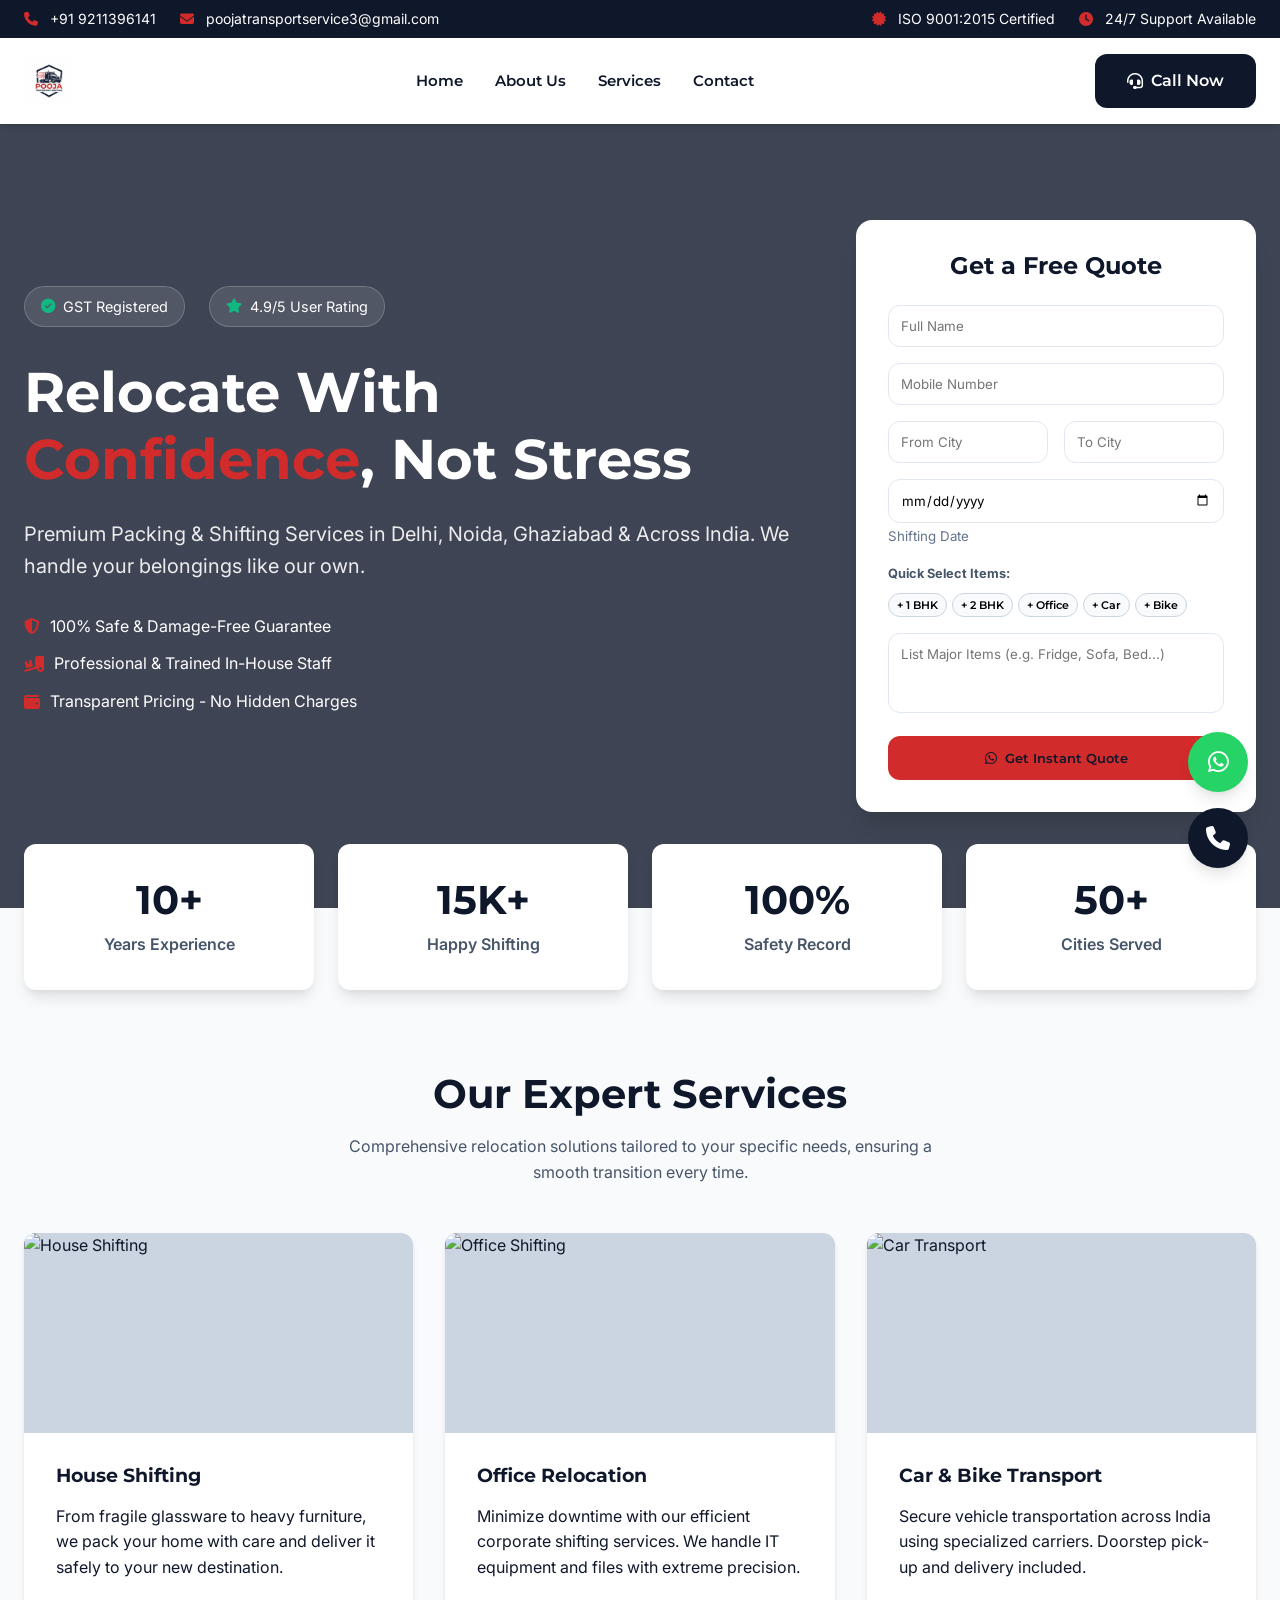
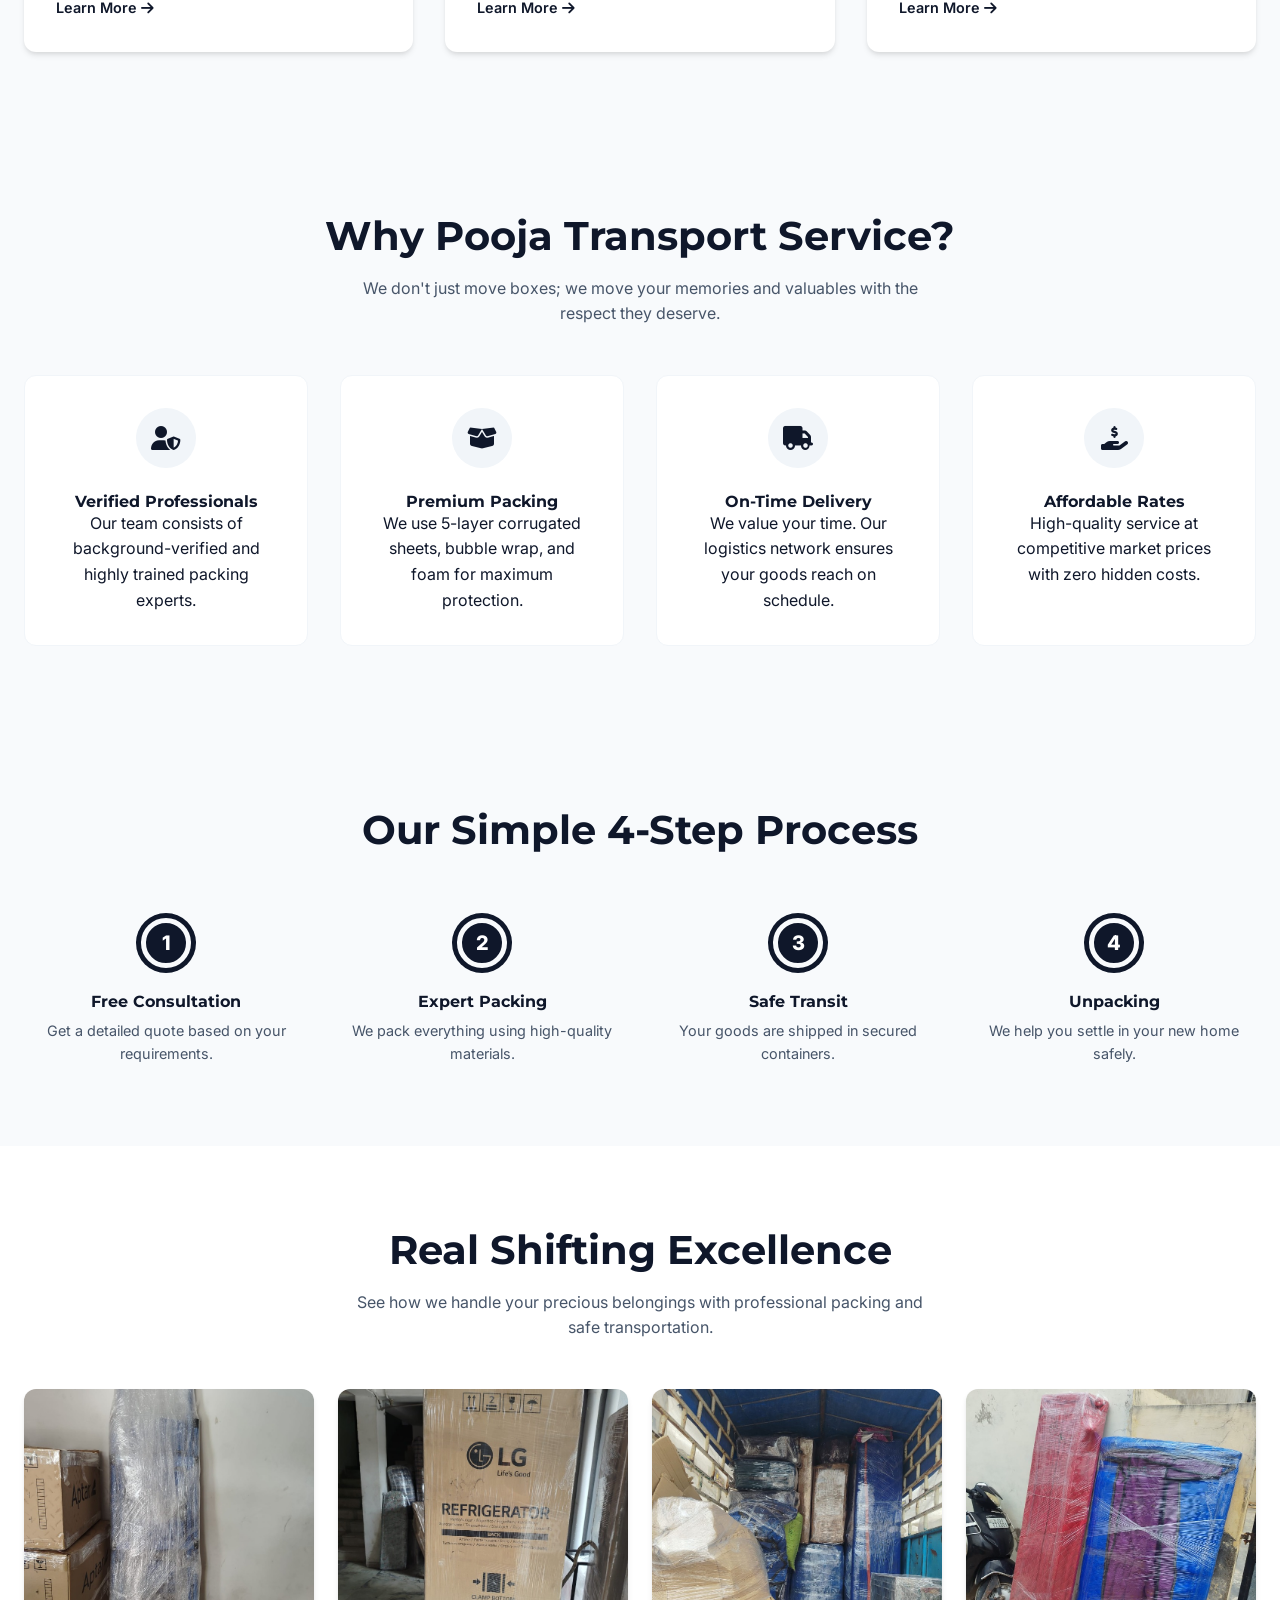
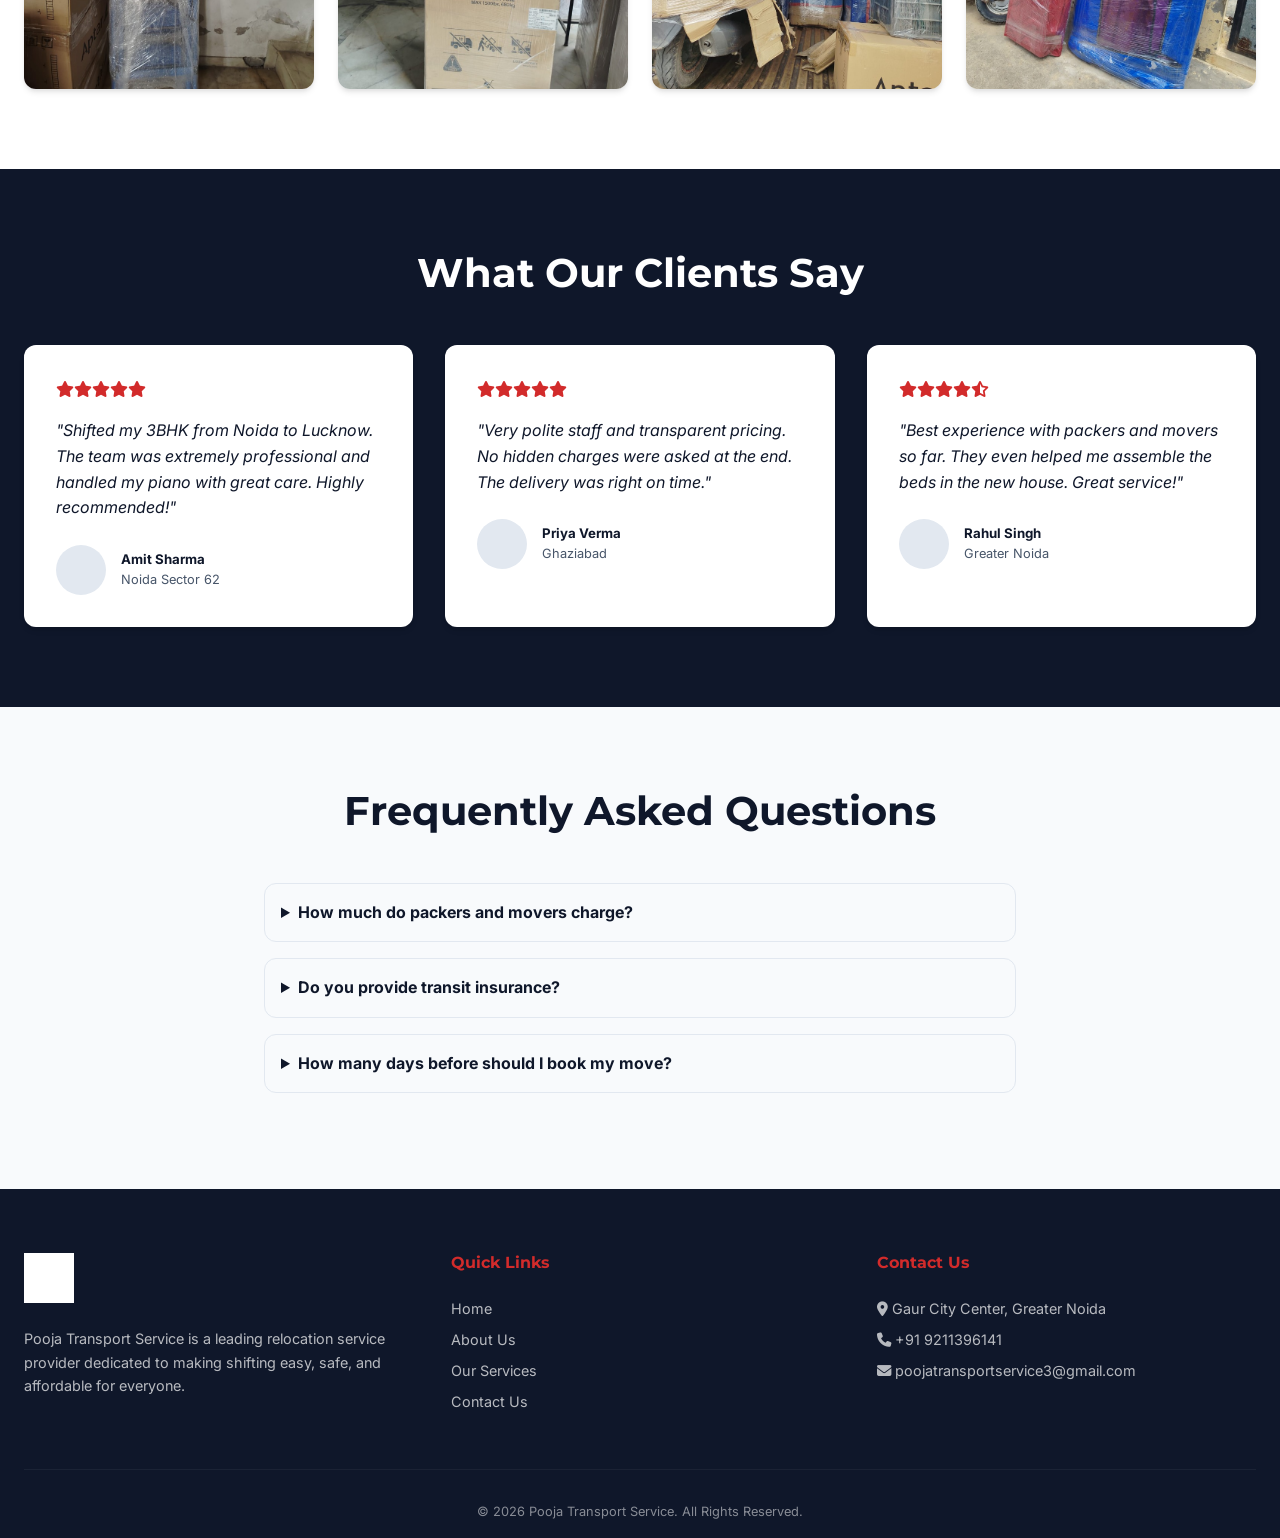
==== index.html @ e2c1e5df "Complete website redesign with Pooja Transport Service branding" ====
<!DOCTYPE html>
<html lang="en">

<head>
  <meta charset="UTF-8">
  <title>Pooja Transport Service | #1 Trusted Shifting & Relocation Services</title>
  <meta name="description"
    content="Pooja Transport Service offers premium house shifting, office relocation, and vehicle transport in Delhi, Noida, Ghaziabad, and beyond. GST registered with 10+ years of experience.">
  <meta name="viewport" content="width=device-width, initial-scale=1.0">

  <!-- Fonts & Icons -->
  <link rel="stylesheet" href="https://cdnjs.cloudflare.com/ajax/libs/font-awesome/6.4.0/css/all.min.css">
  <link rel="stylesheet" href="Css/redesign.css">
  <link rel="icon" type="image/png" href="favicon.ico.png">
</head>

<body>

  <!-- ================= TOPBAR ================= -->
  <div class="new-topbar">
    <div class="container">
      <div class="topbar-info">
        <span><i class="fas fa-phone"></i> +91 9211396141</span>
        <span class="hide-mobile"><i class="fas fa-envelope"></i> poojatransportservice3@gmail.com</span>
      </div>
      <div class="topbar-info hide-mobile">
        <span><i class="fas fa-certificate"></i> ISO 9001:2015 Certified</span>
        <span><i class="fas fa-clock"></i> 24/7 Support Available</span>
      </div>
    </div>
  </div>

  <!-- ================= HEADER ================= -->
  <header class="new-header">
    <div class="container">
      <div class="new-logo">
        <a href="index.html">
          <img src="image/logo.png" alt="Pooja Transport Service">
        </a>
      </div>
      <nav class="new-nav">
        <a href="index.html">Home</a>
        <a href="about.html">About Us</a>
        <a href="service.html">Services</a>
        <a href="contact.html">Contact</a>
      </nav>
      <a href="tel:+919211396141" class="btn btn-primary hide-mobile">
        <i class="fas fa-headset" style="margin-right: 8px;"></i> Call Now
      </a>
    </div>
  </header>

  <!-- ================= HERO ================= -->
  <section class="new-hero">
    <div class="container hero-content">
      <div class="hero-text">
        <div class="hero-badges">
          <div class="hero-badge"><i class="fas fa-check-circle"></i> GST Registered</div>
          <div class="hero-badge"><i class="fas fa-star"></i> 4.9/5 User Rating</div>
        </div>
        <h1>Relocate With <span>Confidence</span>, Not Stress</h1>
        <p>Premium Packing & Shifting Services in Delhi, Noida, Ghaziabad & Across India. We handle your belongings like our own.</p>
        
        <ul style="margin-bottom: 2rem;">
          <li style="margin-bottom: 0.75rem; display: flex; align-items: center; gap: 10px;">
            <i class="fas fa-shield-alt" style="color: var(--secondary);"></i> 100% Safe & Damage-Free Guarantee
          </li>
          <li style="margin-bottom: 0.75rem; display: flex; align-items: center; gap: 10px;">
            <i class="fas fa-truck-loading" style="color: var(--secondary);"></i> Professional & Trained In-House Staff
          </li>
          <li style="margin-bottom: 0.75rem; display: flex; align-items: center; gap: 10px;">
            <i class="fas fa-wallet" style="color: var(--secondary);"></i> Transparent Pricing - No Hidden Charges
          </li>
        </ul>
      </div>

      <div class="quote-form-card">
        <h3>Get a Free Quote</h3>
        <form id="heroContactForm">
          <div class="form-group">
            <input type="text" id="h-name" placeholder="Full Name" required>
          </div>
          <div class="form-group">
            <input type="tel" id="h-mobile" placeholder="Mobile Number" required>
          </div>
          <div class="form-row">
            <div class="form-group">
              <input type="text" id="h-from" placeholder="From City" required>
            </div>
            <div class="form-group">
              <input type="text" id="h-to" placeholder="To City" required>
            </div>
          </div>
          <div class="form-group">
            <input type="date" id="h-date" required>
            <small style="color: #64748b;">Shifting Date</small>
          </div>
          
          <div style="margin-bottom: 1rem;">
            <p style="font-size: 0.8rem; font-weight: 700; margin-bottom: 0.5rem; color: var(--text-muted);">Quick Select Items:</p>
            <div style="display: flex; gap: 5px; flex-wrap: wrap; margin-bottom: 1rem;">
              <button type="button" class="btn" style="padding: 4px 8px; font-size: 0.7rem; border: 1px solid #cbd5e1; background: #f8fafc;" onclick="addHomeQuickItem('1 BHK')">+ 1 BHK</button>
              <button type="button" class="btn" style="padding: 4px 8px; font-size: 0.7rem; border: 1px solid #cbd5e1; background: #f8fafc;" onclick="addHomeQuickItem('2 BHK')">+ 2 BHK</button>
              <button type="button" class="btn" style="padding: 4px 8px; font-size: 0.7rem; border: 1px solid #cbd5e1; background: #f8fafc;" onclick="addHomeQuickItem('Office')">+ Office</button>
              <button type="button" class="btn" style="padding: 4px 8px; font-size: 0.7rem; border: 1px solid #cbd5e1; background: #f8fafc;" onclick="addHomeQuickItem('Car')">+ Car</button>
              <button type="button" class="btn" style="padding: 4px 8px; font-size: 0.7rem; border: 1px solid #cbd5e1; background: #f8fafc;" onclick="addHomeQuickItem('Bike')">+ Bike</button>
            </div>
          </div>

          <div class="form-group">
            <textarea id="h-items" placeholder="List Major Items (e.g. Fridge, Sofa, Bed...)" style="height: 80px; resize: none;" required></textarea>
          </div>
          <button type="submit" class="btn btn-secondary" style="width: 100%;">
            <i class="fab fa-whatsapp" style="margin-right: 8px;"></i> Get Instant Quote
          </button>
        </form>
      </div>
    </div>
  </section>

  <!-- ================= STATS ================= -->
  <section class="stats-section">
    <div class="container">
      <div class="stats-grid">
        <div class="stat-card">
          <h4>10+</h4>
          <p>Years Experience</p>
        </div>
        <div class="stat-card">
          <h4>15K+</h4>
          <p>Happy Shifting</p>
        </div>
        <div class="stat-card">
          <h4>100%</h4>
          <p>Safety Record</p>
        </div>
        <div class="stat-card">
          <h4>50+</h4>
          <p>Cities Served</p>
        </div>
      </div>
    </div>
  </section>

  <!-- ================= SERVICES ================= -->
  <section class="section-padding" id="services">
    <div class="container">
      <div class="text-center" style="margin-bottom: 3rem;">
        <h2 style="font-size: 2.5rem; color: var(--primary);">Our Expert Services</h2>
        <p style="color: var(--text-muted); max-width: 600px; margin: 1rem auto 0;">Comprehensive relocation solutions tailored to your specific needs, ensuring a smooth transition every time.</p>
      </div>

      <div class="services-grid">
        <div class="service-card">
          <div class="service-img">
            <img src="https://images.unsplash.com/photo-1600585154340-be6161a56a0c?q=80&w=800&auto=format&fit=crop" alt="House Shifting">
          </div>
          <div class="service-content">
            <h3>House Shifting</h3>
            <p>From fragile glassware to heavy furniture, we pack your home with care and deliver it safely to your new destination.</p>
            <a href="service.html" class="text-primary" style="font-weight: 600; font-size: 0.9rem; display: block; margin-top: 1rem;">Learn More <i class="fas fa-arrow-right"></i></a>
          </div>
        </div>

        <div class="service-card">
          <div class="service-img">
            <img src="https://images.unsplash.com/photo-1497366216548-37526070297c?q=80&w=800&auto=format&fit=crop" alt="Office Shifting">
          </div>
          <div class="service-content">
            <h3>Office Relocation</h3>
            <p>Minimize downtime with our efficient corporate shifting services. We handle IT equipment and files with extreme precision.</p>
            <a href="service.html" class="text-primary" style="font-weight: 600; font-size: 0.9rem; display: block; margin-top: 1rem;">Learn More <i class="fas fa-arrow-right"></i></a>
          </div>
        </div>

        <div class="service-card">
          <div class="service-img">
            <img src="https://images.unsplash.com/photo-1533473359331-0135ef1b58bf?q=80&w=800&auto=format&fit=crop" alt="Car Transport">
          </div>
          <div class="service-content">
            <h3>Car & Bike Transport</h3>
            <p>Secure vehicle transportation across India using specialized carriers. Doorstep pick-up and delivery included.</p>
            <a href="service.html" class="text-primary" style="font-weight: 600; font-size: 0.9rem; display: block; margin-top: 1rem;">Learn More <i class="fas fa-arrow-right"></i></a>
          </div>
        </div>
      </div>
    </div>
  </section>

  <!-- ================= WHY CHOOSE US ================= -->
  <section class="section-padding bg-light">
    <div class="container">
      <div class="text-center" style="margin-bottom: 3rem;">
        <h2 style="font-size: 2.5rem; color: var(--primary);">Why Pooja Transport Service?</h2>
        <p style="color: var(--text-muted); max-width: 600px; margin: 1rem auto 0;">We don't just move boxes; we move your memories and valuables with the respect they deserve.</p>
      </div>

      <div class="features-grid">
        <div class="feature-card">
          <div class="feature-icon"><i class="fas fa-user-shield"></i></div>
          <h4>Verified Professionals</h4>
          <p>Our team consists of background-verified and highly trained packing experts.</p>
        </div>
        <div class="feature-card">
          <div class="feature-icon"><i class="fas fa-box-open"></i></div>
          <h4>Premium Packing</h4>
          <p>We use 5-layer corrugated sheets, bubble wrap, and foam for maximum protection.</p>
        </div>
        <div class="feature-card">
          <div class="feature-icon"><i class="fas fa-truck"></i></div>
          <h4>On-Time Delivery</h4>
          <p>We value your time. Our logistics network ensures your goods reach on schedule.</p>
        </div>
        <div class="feature-card">
          <div class="feature-icon"><i class="fas fa-hand-holding-usd"></i></div>
          <h4>Affordable Rates</h4>
          <p>High-quality service at competitive market prices with zero hidden costs.</p>
        </div>
      </div>
    </div>
  </section>

  <!-- ================= PROCESS ================= -->
  <section class="section-padding">
    <div class="container">
      <div class="text-center" style="margin-bottom: 4rem;">
        <h2 style="font-size: 2.5rem; color: var(--primary);">Our Simple 4-Step Process</h2>
      </div>

      <div class="process-grid">
        <div class="process-step">
          <div class="step-number">1</div>
          <h4 style="margin-bottom: 0.5rem;">Free Consultation</h4>
          <p style="font-size: 0.9rem; color: var(--text-muted);">Get a detailed quote based on your requirements.</p>
        </div>
        <div class="process-step">
          <div class="step-number">2</div>
          <h4 style="margin-bottom: 0.5rem;">Expert Packing</h4>
          <p style="font-size: 0.9rem; color: var(--text-muted);">We pack everything using high-quality materials.</p>
        </div>
        <div class="process-step">
          <div class="step-number">3</div>
          <h4 style="margin-bottom: 0.5rem;">Safe Transit</h4>
          <p style="font-size: 0.9rem; color: var(--text-muted);">Your goods are shipped in secured containers.</p>
        </div>
        <div class="process-step">
          <div class="step-number">4</div>
          <h4 style="margin-bottom: 0.5rem;">Unpacking</h4>
          <p style="font-size: 0.9rem; color: var(--text-muted);">We help you settle in your new home safely.</p>
        </div>
      </div>
    </div>
  </section>

  <!-- ================= REAL WORK GALLERY ================= -->
  <section class="section-padding bg-white">
    <div class="container">
      <div class="text-center" style="margin-bottom: 3rem;">
        <h2 style="font-size: 2.5rem; color: var(--primary);">Real Shifting Excellence</h2>
        <p style="color: var(--text-muted); max-width: 600px; margin: 1rem auto 0;">See how we handle your precious belongings with professional packing and safe transportation.</p>
      </div>
      
      <div class="gallery-grid">
        <div class="gallery-item">
          <img src="image/packing1.jpg" alt="Cleaning Packing">
          <div class="gallery-overlay">
            <h4>Scientific Packing</h4>
            <p>Multiple layers of protection for every item.</p>
          </div>
        </div>
        <div class="gallery-item">
          <img src="image/packing2.jpg" alt="Appliance Handling">
          <div class="gallery-overlay">
            <h4>Appliance Handling</h4>
            <p>Specialized packing for heavy electronics.</p>
          </div>
        </div>
        <div class="gallery-item">
          <img src="image/packing3.jpg" alt="Secure Loading">
          <div class="gallery-overlay">
            <h4>Secure Loading</h4>
            <p>Professional space management in transit.</p>
          </div>
        </div>
        <div class="gallery-item">
          <img src="image/packing4.jpg" alt="Furniture Protection">
          <div class="gallery-overlay">
            <h4>Damage-Free Delivery</h4>
            <p>Ensuring your furniture arrives scratch-free.</p>
          </div>
        </div>
      </div>
    </div>
  </section>

  <!-- ================= TESTIMONIALS ================= -->

  <section class="section-padding bg-primary" style="color: white; background-color: var(--primary);">
    <div class="container">
      <div class="text-center" style="margin-bottom: 3rem;">
        <h2 style="font-size: 2.5rem; color: white;">What Our Clients Say</h2>
      </div>

      <div class="testimonials-grid">
        <div class="testimonial-card">
          <div class="testimonial-rating">
            <i class="fas fa-star"></i><i class="fas fa-star"></i><i class="fas fa-star"></i><i class="fas fa-star"></i><i class="fas fa-star"></i>
          </div>
          <p style="color: var(--text-dark); margin-bottom: 1.5rem; font-style: italic;">"Shifted my 3BHK from Noida to Lucknow. The team was extremely professional and handled my piano with great care. Highly recommended!"</p>
          <div style="display: flex; align-items: center; gap: 15px;">
            <div style="width: 50px; height: 50px; background: #e2e8f0; border-radius: 50%;"></div>
            <div>
              <h5 style="color: var(--text-dark);">Amit Sharma</h5>
              <p style="font-size: 0.8rem; color: var(--text-muted);">Noida Sector 62</p>
            </div>
          </div>
        </div>

        <div class="testimonial-card">
          <div class="testimonial-rating">
            <i class="fas fa-star"></i><i class="fas fa-star"></i><i class="fas fa-star"></i><i class="fas fa-star"></i><i class="fas fa-star"></i>
          </div>
          <p style="color: var(--text-dark); margin-bottom: 1.5rem; font-style: italic;">"Very polite staff and transparent pricing. No hidden charges were asked at the end. The delivery was right on time."</p>
          <div style="display: flex; align-items: center; gap: 15px;">
            <div style="width: 50px; height: 50px; background: #e2e8f0; border-radius: 50%;"></div>
            <div>
              <h5 style="color: var(--text-dark);">Priya Verma</h5>
              <p style="font-size: 0.8rem; color: var(--text-muted);">Ghaziabad</p>
            </div>
          </div>
        </div>

        <div class="testimonial-card">
          <div class="testimonial-rating">
            <i class="fas fa-star"></i><i class="fas fa-star"></i><i class="fas fa-star"></i><i class="fas fa-star"></i><i class="fas fa-star-half-alt"></i>
          </div>
          <p style="color: var(--text-dark); margin-bottom: 1.5rem; font-style: italic;">"Best experience with packers and movers so far. They even helped me assemble the beds in the new house. Great service!"</p>
          <div style="display: flex; align-items: center; gap: 15px;">
            <div style="width: 50px; height: 50px; background: #e2e8f0; border-radius: 50%;"></div>
            <div>
              <h5 style="color: var(--text-dark);">Rahul Singh</h5>
              <p style="font-size: 0.8rem; color: var(--text-muted);">Greater Noida</p>
            </div>
          </div>
        </div>
      </div>
    </div>
  </section>

  <!-- ================= FAQ ================= -->
  <section class="section-padding">
    <div class="container" style="max-width: 800px;">
      <div class="text-center" style="margin-bottom: 3rem;">
        <h2 style="font-size: 2.5rem; color: var(--primary);">Frequently Asked Questions</h2>
      </div>

      <div class="faq-accordion">
        <details style="margin-bottom: 1rem; padding: 1rem; border: 1px solid #e2e8f0; border-radius: var(--radius);">
          <summary style="font-weight: 700; cursor: pointer; color: var(--primary);">How much do packers and movers charge?</summary>
          <p style="margin-top: 1rem; color: var(--text-muted);">Charges depend on the volume of goods, packing quality required, type of vehicle, and distance. We offer free on-site or virtual estimates to give you the most accurate price.</p>
        </details>
        <details style="margin-bottom: 1rem; padding: 1rem; border: 1px solid #e2e8f0; border-radius: var(--radius);">
          <summary style="font-weight: 700; cursor: pointer; color: var(--primary);">Do you provide transit insurance?</summary>
          <p style="margin-top: 1rem; color: var(--text-muted);">Yes, we strongly recommend and provide comprehensive transit insurance to protect your goods against any unforeseen circumstances during travel.</p>
        </details>
        <details style="margin-bottom: 1rem; padding: 1rem; border: 1px solid #e2e8f0; border-radius: var(--radius);">
          <summary style="font-weight: 700; cursor: pointer; color: var(--primary);">How many days before should I book my move?</summary>
          <p style="margin-top: 1rem; color: var(--text-muted);">We recommend booking at least 3-7 days in advance, especially for intercity moves or during peak season (month-ends and weekends).</p>
        </details>
      </div>
    </div>
  </section>

  <!-- ================= FOOTER ================= -->
  <footer style="background: #0f172a; color: white; padding: 4rem 0 1rem;">
    <div class="container">
      <div style="display: grid; grid-template-columns: repeat(auto-fit, minmax(250px, 1fr)); gap: 3rem; margin-bottom: 3rem;">
        <div>
          <img src="image/logo.png" alt="Pooja Transport Service" style="height: 50px; margin-bottom: 1.5rem; filter: brightness(0) invert(1);">
          <p style="opacity: 0.7; font-size: 0.9rem;">Pooja Transport Service is a leading relocation service provider dedicated to making shifting easy, safe, and affordable for everyone.</p>
        </div>
        <div>
          <h4 style="margin-bottom: 1.5rem; color: var(--secondary);">Quick Links</h4>
          <ul style="opacity: 0.7; font-size: 0.9rem;">
            <li><a href="index.html" style="color: white; display: block; margin-bottom: 0.5rem;">Home</a></li>
            <li><a href="about.html" style="color: white; display: block; margin-bottom: 0.5rem;">About Us</a></li>
            <li><a href="service.html" style="color: white; display: block; margin-bottom: 0.5rem;">Our Services</a></li>
            <li><a href="contact.html" style="color: white; display: block; margin-bottom: 0.5rem;">Contact Us</a></li>
          </ul>
        </div>
        <div>
          <h4 style="margin-bottom: 1.5rem; color: var(--secondary);">Contact Us</h4>
          <p style="opacity: 0.7; font-size: 0.9rem; margin-bottom: 0.5rem;"><i class="fas fa-map-marker-alt"></i> Gaur City Center, Greater Noida</p>
          <p style="opacity: 0.7; font-size: 0.9rem; margin-bottom: 0.5rem;"><i class="fas fa-phone"></i> +91 9211396141</p>
          <p style="opacity: 0.7; font-size: 0.9rem;"><i class="fas fa-envelope"></i> poojatransportservice3@gmail.com</p>
        </div>
      </div>
      <div style="border-top: 1px solid rgba(255,255,255,0.1); padding-top: 2rem; text-align: center; font-size: 0.8rem; opacity: 0.5;">
        <p>© 2026 Pooja Transport Service. All Rights Reserved.</p>
      </div>
    </div>
  </footer>

  <!-- ================= STICKY ACTIONS ================= -->
  <div class="sticky-actions hide-mobile">
    <a href="https://wa.me/919211396141" class="action-btn btn-whatsapp" target="_blank"><i class="fab fa-whatsapp"></i></a>
    <a href="tel:+919211396141" class="action-btn btn-call"><i class="fas fa-phone"></i></a>
  </div>

  <div class="mobile-only-bar">
    <a href="tel:+919211396141" class="btn btn-primary" style="background-color: var(--primary); color: white;"><i class="fas fa-phone"></i> Call Now</a>
    <a href="https://wa.me/919211396141" class="btn btn-secondary" style="background-color: var(--secondary); color: var(--text-dark);"><i class="fab fa-whatsapp"></i> WhatsApp</a>
  </div>

  <script>
    function addHomeQuickItem(itemName) {
      var textarea = document.getElementById('h-items');
      if (textarea.value) {
        textarea.value += ', ' + itemName;
      } else {
        textarea.value = itemName;
      }
    }

    document.getElementById('heroContactForm')?.addEventListener('submit', function (e) {
      e.preventDefault();

      var name = document.getElementById('h-name').value;
      var mobile = document.getElementById('h-mobile').value;
      var from = document.getElementById('h-from').value;
      var to = document.getElementById('h-to').value;
      var date = document.getElementById('h-date').value;
      var items = document.getElementById('h-items').value;

      var whatsappMessage = "Hello Pooja Transport Service, I want to request a Free Quote." +
        "%0a%0a*--- Move Details ---*" +
        "%0a*Name:* " + name +
        "%0a*Mobile:* " + mobile +
        "%0a*From:* " + from +
        "%0a*To:* " + to +
        "%0a*Date:* " + date +
        "%0a*Items:* " + items;

      var whatsappUrl = "https://wa.me/919211396141?text=" + whatsappMessage;
      window.open(whatsappUrl, '_blank');
    });
  </script>
</body>

</html>
---- Css/redesign.css ----
/* 
  Pooja Transport Service - Redesign CSS

  Focus: Trust, Professionalism, and High Conversion
*/

@import url('https://fonts.googleapis.com/css2?family=Inter:wght@400;500;600&family=Montserrat:wght@600;700;800&display=swap');

:root {
  /* Color Palette - Trust & Professionalism */
  --primary: #0f172a;       /* Deep Navy Blue from Logo */
  --primary-light: #1e293b;
  --secondary: #d22b2b;     /* Red from Logo */
  --secondary-hover: #b91c1c;
  --accent: #10b981;        /* Success Green for Trust */
  
  --bg-main: #f8fafc;       /* Slate 50 */
  --bg-card: #ffffff;
  --text-dark: #0f172a;     /* Slate 900 */
  --text-muted: #475569;    /* Slate 600 */
  --text-light: #f8fafc;
  
  --font-heading: 'Montserrat', sans-serif;
  --font-body: 'Inter', sans-serif;
  
  --shadow-sm: 0 1px 3px rgba(0,0,0,0.1);
  --shadow-md: 0 4px 6px -1px rgba(0,0,0,0.1), 0 2px 4px -1px rgba(0,0,0,0.06);
  --shadow-lg: 0 10px 15px -3px rgba(0,0,0,0.1), 0 4px 6px -2px rgba(0,0,0,0.05);
  --shadow-premium: 0 20px 25px -5px rgba(0,0,0,0.1), 0 10px 10px -5px rgba(0,0,0,0.04);
  
  --radius: 12px;
  --radius-lg: 16px;
  --transition: all 0.3s cubic-bezier(0.4, 0, 0.2, 1);
}

* {
  margin: 0;
  padding: 0;
  box-sizing: border-box;
}

body {
  font-family: var(--font-body);
  background-color: var(--bg-main);
  color: var(--text-dark);
  line-height: 1.6;
  overflow-x: hidden;
}

h1, h2, h3, h4 {
  font-family: var(--font-heading);
  font-weight: 700;
  line-height: 1.2;
}

a {
  text-decoration: none;
  transition: var(--transition);
}

ul {
  list-style: none;
}

img {
  max-width: 100%;
  height: auto;
  display: block;
}

/* --- Utilities --- */
.container {
  max-width: 1280px;
  margin: 0 auto;
  padding: 0 1.5rem;
}

.section-padding {
  padding: 5rem 0;
}

.text-center { text-align: center; }
.text-primary { color: var(--primary); }
.text-secondary { color: var(--secondary); }

.bg-white { background-color: #ffffff; }
.bg-light { background-color: var(--bg-main); }

.btn {
  display: inline-flex;
  align-items: center;
  justify-content: center;
  padding: 0.875rem 2rem;
  font-weight: 600;
  border-radius: var(--radius);
  cursor: pointer;
  transition: var(--transition);
  font-family: var(--font-heading);
  border: none;
}

.btn-primary {
  background-color: var(--primary);
  color: white;
}

.btn-primary:hover {
  background-color: #1e40af;
  transform: translateY(-2px);
  box-shadow: var(--shadow-lg);
}

.btn-secondary {
  background-color: var(--secondary);
  color: var(--text-dark);
}

.btn-secondary:hover {
  background-color: var(--secondary-hover);
  transform: translateY(-2px);
  box-shadow: var(--shadow-lg);
}

/* --- Top Bar --- */
.new-topbar {
  background: var(--primary);
  color: white;
  padding: 0.5rem 0;
  font-size: 0.875rem;
}

.new-topbar .container {
  display: flex;
  justify-content: space-between;
  align-items: center;
}

.topbar-info {
  display: flex;
  gap: 1.5rem;
}

.topbar-info span i {
  margin-right: 0.5rem;
  color: var(--secondary);
}

/* --- Header --- */
.new-header {
  background: white;
  box-shadow: var(--shadow-md);
  position: sticky;
  top: 0;
  z-index: 1000;
  padding: 1rem 0;
}

.new-header .container {
  display: flex;
  justify-content: space-between;
  align-items: center;
}

.new-logo img {
  height: 50px;
}

.new-nav {
  display: flex;
  gap: 2rem;
}

.new-nav a {
  color: var(--text-dark);
  font-weight: 600;
  font-family: var(--font-heading);
  font-size: 0.95rem;
}

.new-nav a:hover {
  color: var(--primary);
}

/* --- Hero Section --- */
.new-hero {
  background: linear-gradient(rgba(15, 23, 42, 0.8), rgba(15, 23, 42, 0.8)), url('https://images.unsplash.com/photo-1570126618953-d437176e8c79?q=80&w=2000&auto=format&fit=crop') center/cover;
  padding: 6rem 0;
  color: white;
}

.hero-content {
  display: grid;
  grid-template-columns: 1fr 400px;
  gap: 4rem;
  align-items: center;
}

.hero-text h1 {
  font-size: 3.5rem;
  margin-bottom: 1.5rem;
}

.hero-text h1 span {
  color: var(--secondary);
}

.hero-text p {
  font-size: 1.25rem;
  margin-bottom: 2rem;
  opacity: 0.9;
}

.hero-badges {
  display: flex;
  gap: 1.5rem;
  margin-bottom: 2rem;
}

.hero-badge {
  background: rgba(255, 255, 255, 0.1);
  padding: 0.5rem 1rem;
  border-radius: 50px;
  display: flex;
  align-items: center;
  gap: 0.5rem;
  font-size: 0.9rem;
  border: 1px solid rgba(255, 255, 255, 0.2);
}

.hero-badge i {
  color: var(--accent);
}

/* --- Floating Form --- */
.quote-form-card {
  background: white;
  padding: 2rem;
  border-radius: var(--radius-lg);
  box-shadow: var(--shadow-premium);
  color: var(--text-dark);
}

.quote-form-card h3 {
  margin-bottom: 1.5rem;
  font-size: 1.5rem;
  text-align: center;
  color: var(--primary);
}

.form-group {
  margin-bottom: 1rem;
}

.form-group label {
  display: block;
  margin-bottom: 0.5rem;
  font-weight: 600;
  font-size: 0.9rem;
}

.form-group input, .form-group select, .form-group textarea {
  width: 100%;
  padding: 0.75rem;
  border: 1px solid #e2e8f0;
  border-radius: var(--radius);
  font-family: var(--font-body);
}

.form-row {
  display: grid;
  grid-template-columns: 1fr 1fr;
  gap: 1rem;
}

/* --- Stats --- */
.stats-section {
  margin-top: -4rem;
  position: relative;
  z-index: 10;
}

.stats-grid {
  display: grid;
  grid-template-columns: repeat(4, 1fr);
  gap: 1.5rem;
}

.stat-card {
  background: white;
  padding: 2rem;
  text-align: center;
  border-radius: var(--radius);
  box-shadow: var(--shadow-lg);
}

.stat-card h4 {
  font-size: 2.5rem;
  color: var(--primary);
  margin-bottom: 0.5rem;
}

.stat-card p {
  color: var(--text-muted);
  font-weight: 600;
}

/* --- Services --- */
.services-grid {
  display: grid;
  grid-template-columns: repeat(auto-fit, minmax(350px, 1fr));
  gap: 2rem;
  margin-top: 3rem;
}

.service-card {
  background: white;
  border-radius: var(--radius);
  overflow: hidden;
  box-shadow: var(--shadow-md);
  transition: var(--transition);
}

.service-card:hover {
  transform: translateY(-10px);
  box-shadow: var(--shadow-premium);
}

.service-img {
  height: 200px;
  background: #cbd5e1;
  overflow: hidden;
}

.service-img img {
  width: 100%;
  height: 100%;
  object-fit: cover;
  transition: var(--transition);
}

.service-card:hover .service-img img {
  transform: scale(1.1);
}

.service-content {
  padding: 2rem;
}

.service-content h3 {
  margin-bottom: 1rem;
  color: var(--primary);
}

/* --- Features / Why Choose Us --- */
.features-grid {
  display: grid;
  grid-template-columns: repeat(auto-fit, minmax(280px, 1fr));
  gap: 2rem;
  margin-top: 3rem;
}

.feature-card {
  padding: 2rem;
  background: white;
  border-radius: var(--radius);
  text-align: center;
  border: 1px solid #f1f5f9;
  transition: var(--transition);
}

.feature-card:hover {
  border-color: var(--secondary);
  background: #fffcf0;
}

.feature-icon {
  width: 60px;
  height: 60px;
  background: #f1f5f9;
  border-radius: 50%;
  display: flex;
  align-items: center;
  justify-content: center;
  margin: 0 auto 1.5rem;
  font-size: 1.5rem;
  color: var(--primary);
  transition: var(--transition);
}

.feature-card:hover .feature-icon {
  background: var(--secondary);
  color: white;
}

/* --- Process --- */
.process-grid {
  display: grid;
  grid-template-columns: repeat(4, 1fr);
  gap: 2rem;
  margin-top: 3rem;
  position: relative;
}

.process-step {
  text-align: center;
  position: relative;
}

.step-number {
  width: 50px;
  height: 50px;
  background: var(--primary);
  color: white;
  border-radius: 50%;
  display: flex;
  align-items: center;
  justify-content: center;
  margin: 0 auto 1.5rem;
  font-weight: 800;
  font-size: 1.25rem;
  border: 5px solid #f8fafc;
  box-shadow: 0 0 0 5px var(--primary);
}

/* --- Testimonials --- */
.testimonials-grid {
  display: grid;
  grid-template-columns: repeat(auto-fit, minmax(300px, 1fr));
  gap: 2rem;
  margin-top: 3rem;
}

.testimonial-card {
  background: white;
  padding: 2rem;
  border-radius: var(--radius);
  box-shadow: var(--shadow-md);
  position: relative;
}

.testimonial-rating {
  color: var(--secondary);
  margin-bottom: 1rem;
}

/* --- Gallery Section --- */
.gallery-grid {
  display: grid;
  grid-template-columns: repeat(auto-fit, minmax(280px, 1fr));
  gap: 1.5rem;
  margin-top: 2rem;
}

.gallery-item {
  position: relative;
  overflow: hidden;
  border-radius: var(--radius);
  box-shadow: var(--shadow-md);
  height: 300px;
  cursor: pointer;
}

.gallery-item img {
  width: 100%;
  height: 100%;
  object-fit: cover;
  transition: var(--transition);
}

.gallery-item:hover img {
  transform: scale(1.1);
}

.gallery-overlay {
  position: absolute;
  top: 0; left: 0; width: 100%; height: 100%;
  background: linear-gradient(to top, rgba(15, 23, 42, 0.8), transparent);
  display: flex;
  flex-direction: column;
  justify-content: flex-end;
  padding: 1.5rem;
  opacity: 0;
  transition: var(--transition);
  color: white;
}

.gallery-item:hover .gallery-overlay {
  opacity: 1;
}

.gallery-overlay h4 {
  font-size: 1.1rem;
  margin-bottom: 0.25rem;
  color: var(--secondary);
}

.gallery-overlay p {
  font-size: 0.9rem;
  color: rgba(255,255,255,0.9);
}

/* --- Sticky Buttons --- */
.sticky-actions {
  position: fixed;
  bottom: 2rem;
  right: 2rem;
  display: flex;
  flex-direction: column;
  gap: 1rem;
  z-index: 999;
}

.action-btn {
  width: 60px;
  height: 60px;
  border-radius: 50%;
  display: flex;
  align-items: center;
  justify-content: center;
  color: white;
  font-size: 1.5rem;
  box-shadow: var(--shadow-lg);
  transition: var(--transition);
}

.action-btn:hover {
  transform: scale(1.1);
}

.btn-whatsapp { background-color: #25d366; }
.btn-call { background-color: var(--primary); }

.mobile-only-bar {
  display: none;
  position: fixed;
  bottom: 0;
  left: 0;
  width: 100%;
  background: white;
  box-shadow: 0 -5px 20px rgba(0,0,0,0.1);
  z-index: 1000;
  padding: 0.75rem;
}

/* --- Responsive --- */
@media (max-width: 1024px) {
  .hero-content {
    grid-template-columns: 1fr;
    text-align: center;
  }
  .hero-badges { justify-content: center; }
  .stats-grid { grid-template-columns: repeat(2, 1fr); }
  .process-grid { grid-template-columns: repeat(2, 1fr); }
}

@media (max-width: 768px) {
  .new-nav { display: none; }
  .hero-text h1 { font-size: 2.5rem; }
  .section-padding { padding: 3rem 0; }
  .mobile-only-bar { 
    display: flex;
    gap: 1rem;
  }
  .mobile-only-bar .btn { flex: 1; padding: 0.75rem; }
  .sticky-actions { bottom: 5rem; }
}
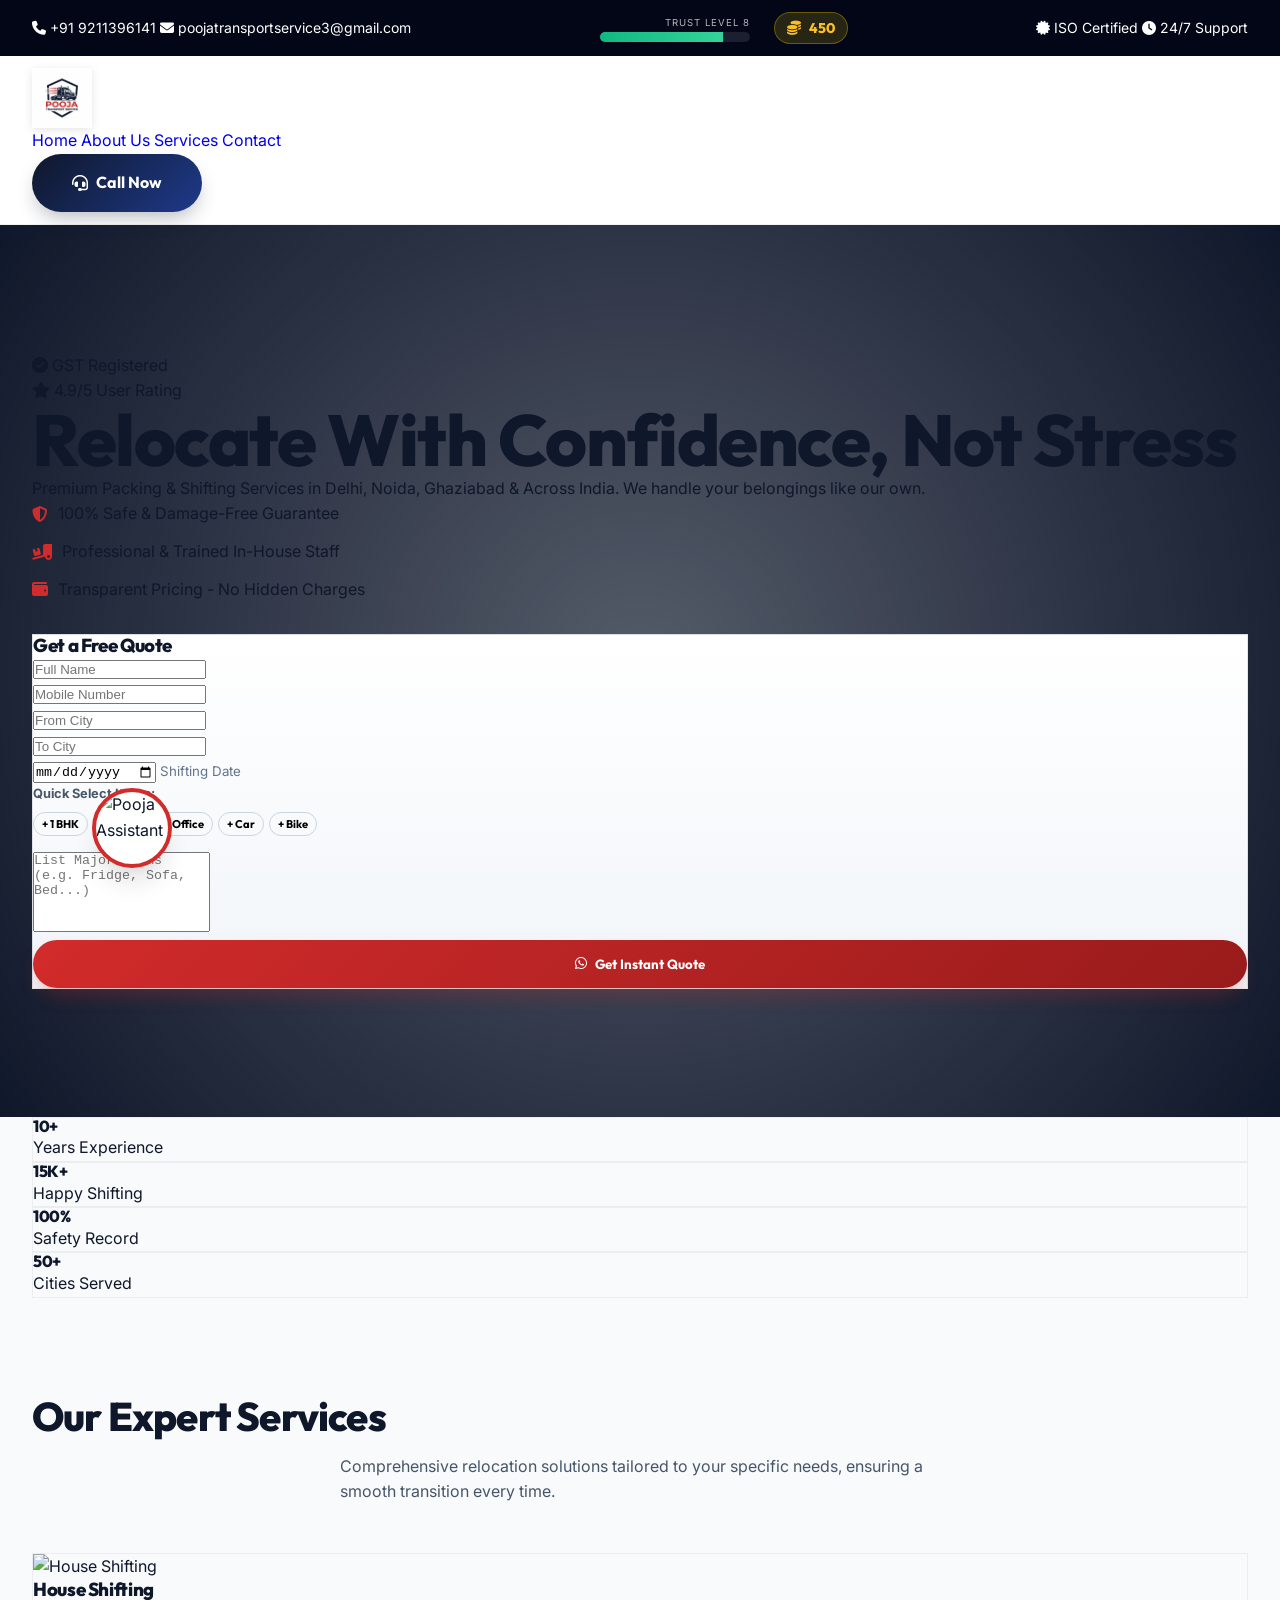
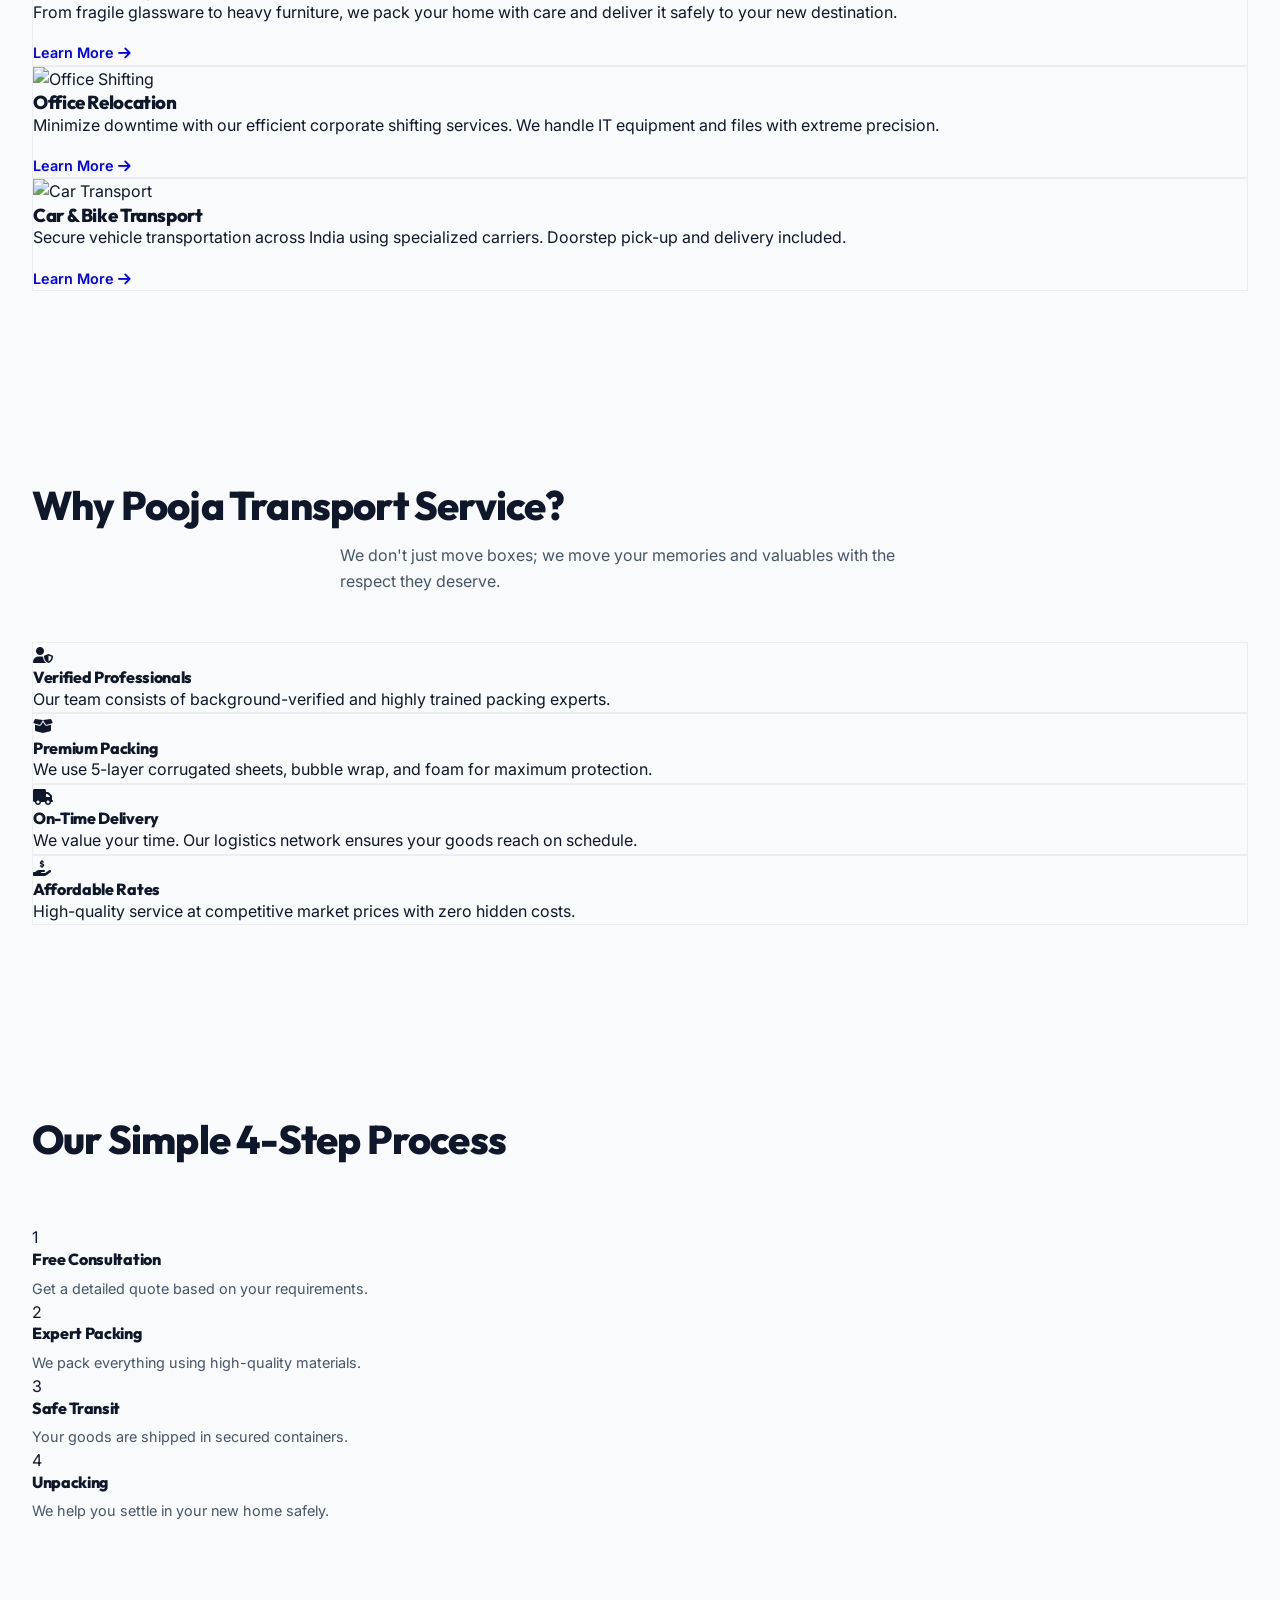
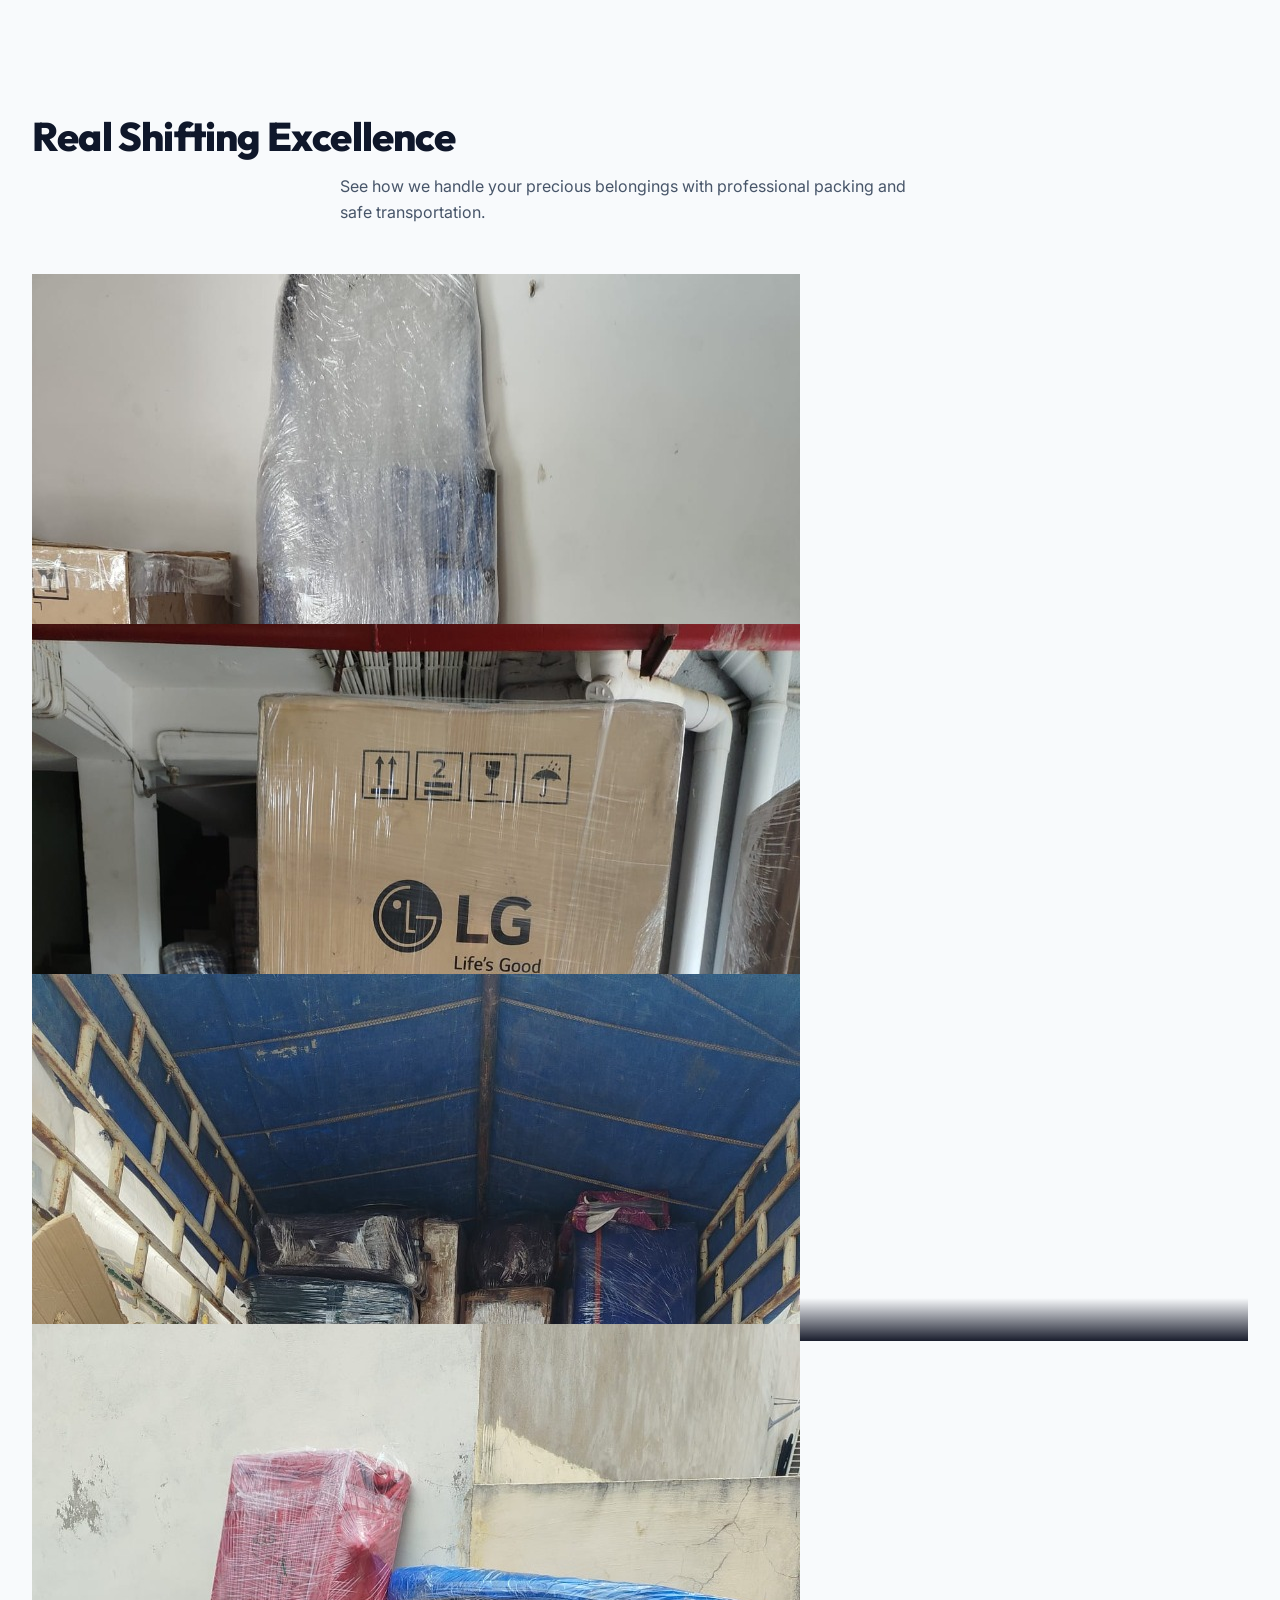
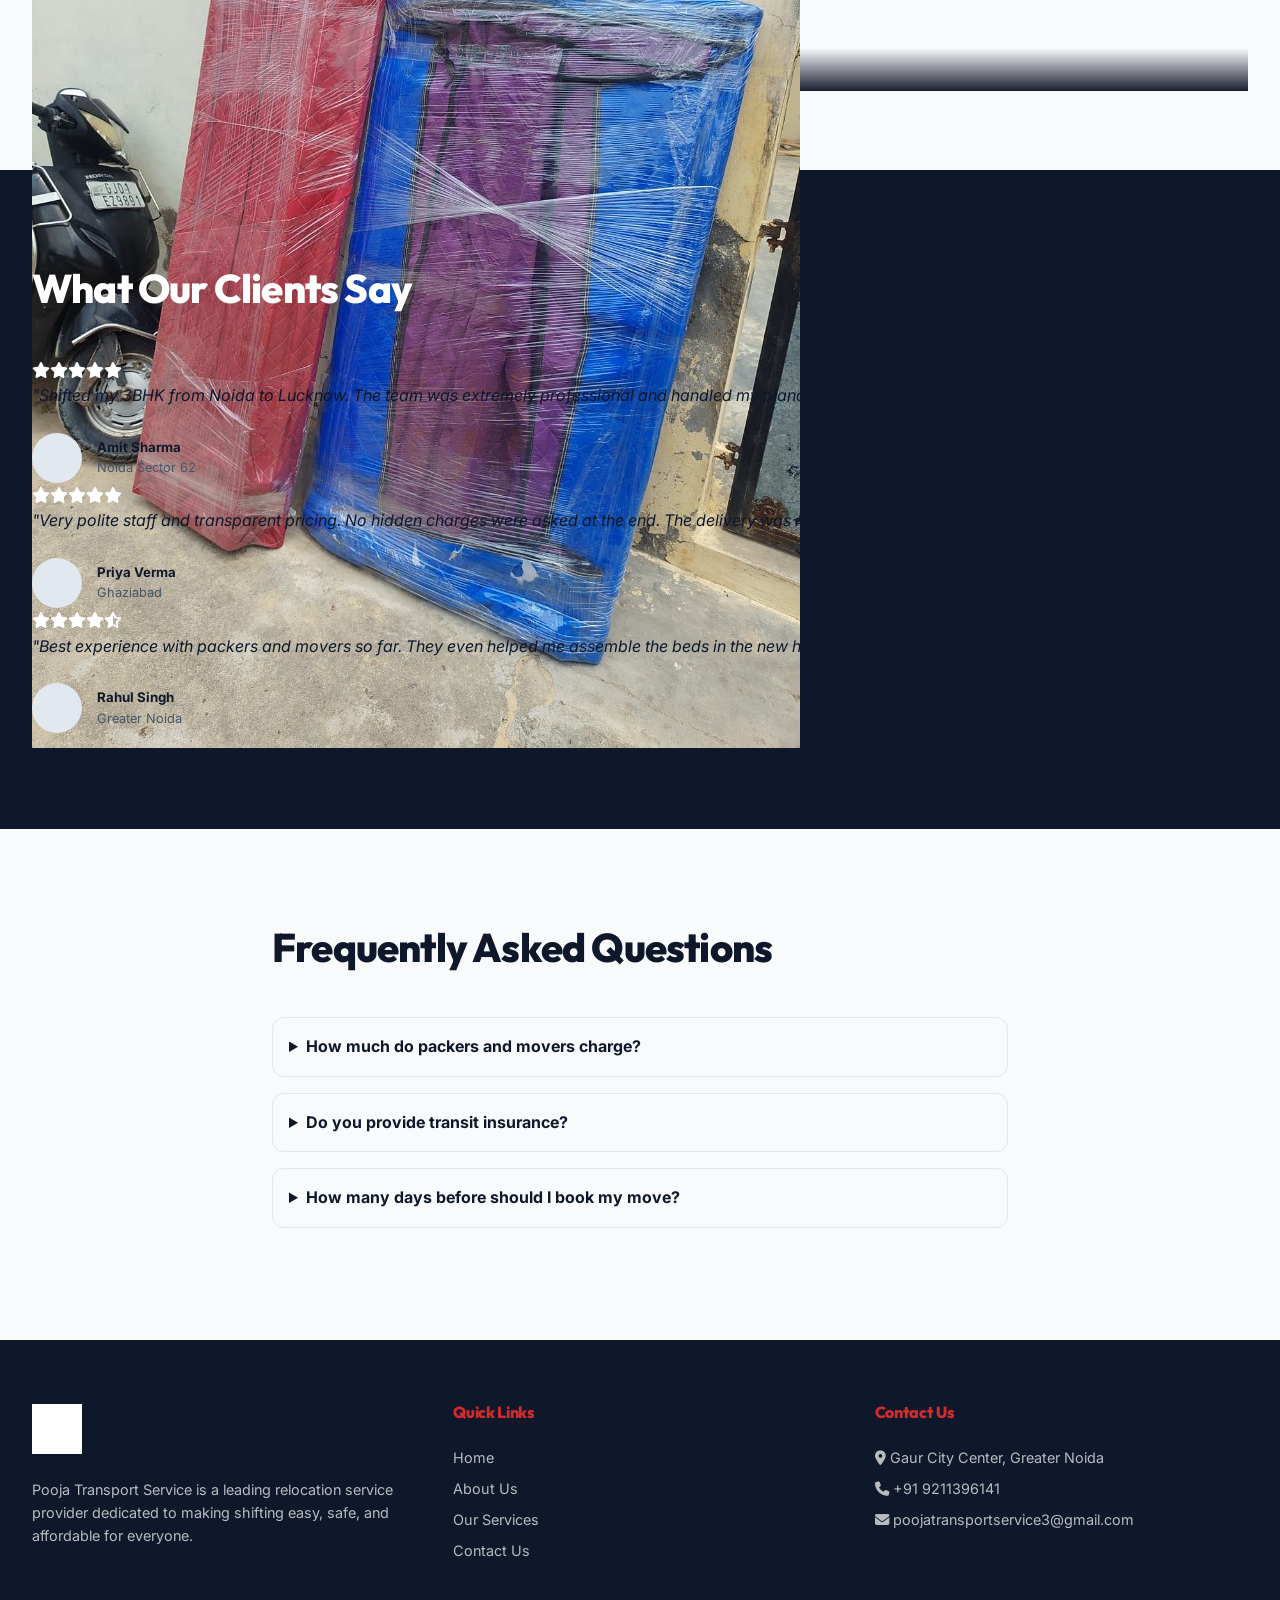
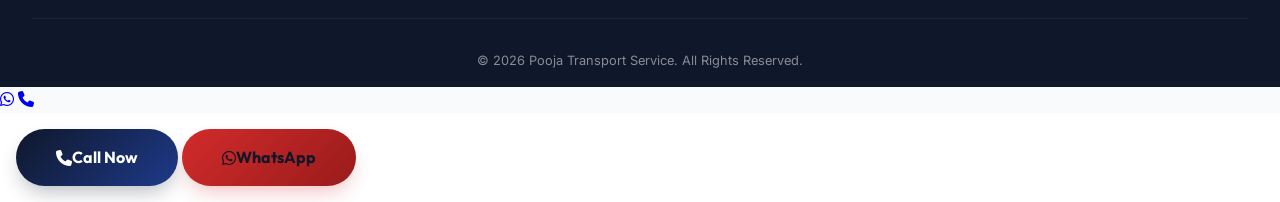
==== commit 59bcac6a: "Final premium update: Added gamification system and Floating Chibi Assistant" ====
--- a/index.html
+++ b/index.html
@@ -23,9 +23,22 @@
         <span><i class="fas fa-phone"></i> +91 9211396141</span>
         <span class="hide-mobile"><i class="fas fa-envelope"></i> poojatransportservice3@gmail.com</span>
       </div>
+      
+      <div class="gamify-header-info hide-mobile">
+        <div style="display: flex; flex-direction: column; align-items: flex-end; gap: 2px;">
+          <span style="font-size: 0.6rem; text-transform: uppercase; letter-spacing: 1px; opacity: 0.7;">Trust Level 8</span>
+          <div class="xp-bar-container">
+            <div class="xp-bar-fill" style="width: 82%;"></div>
+          </div>
+        </div>
+        <div class="coin-counter" title="Perfection Coins earned by safe shifting">
+          <i class="fas fa-coins"></i> <span>450</span>
+        </div>
+      </div>
+
       <div class="topbar-info hide-mobile">
-        <span><i class="fas fa-certificate"></i> ISO 9001:2015 Certified</span>
-        <span><i class="fas fa-clock"></i> 24/7 Support Available</span>
+        <span><i class="fas fa-certificate"></i> ISO Certified</span>
+        <span><i class="fas fa-clock"></i> 24/7 Support</span>
       </div>
     </div>
   </div>
@@ -412,13 +425,57 @@
     <a href="https://wa.me/919211396141" class="btn btn-secondary" style="background-color: var(--secondary); color: var(--text-dark);"><i class="fab fa-whatsapp"></i> WhatsApp</a>
   </div>
 
+  <!-- ================= ASSISTANT ================= -->
+  <div class="assistant-chibi">
+    <div class="assistant-bubble" id="assistantBubble">
+      Hi! I'm Pooja. 👋<br>
+      Did you know we offer <strong>Free Transit Insurance</strong> today?
+    </div>
+    <div class="assistant-avatar">
+      <img src="chibi_assistant_1778682680418.png" alt="Pooja Assistant">
+    </div>
+  </div>
+
   <script>
+    // Gamification Logic
+    window.addEventListener('scroll', function() {
+      let scrollPercent = (window.scrollY / (document.documentElement.scrollHeight - window.innerHeight)) * 100;
+      let xpBar = document.querySelector('.xp-bar-fill');
+      if (xpBar) {
+        xpBar.style.width = Math.min(82 + (scrollPercent / 10), 100) + '%';
+      }
+    });
+
+    const messages = [
+      "Hi! I'm Pooja. 👋<br>Need a quick quote? I'm here to help!",
+      "Moving to a new city? 🏠<br>Ask about our inter-city discounts!",
+      "Safety First! 🛡️<br>We use 5-layer packing for all items.",
+      "Track your move! 🚚<br>Get real-time updates on WhatsApp."
+    ];
+    
+    let msgIndex = 0;
+    setInterval(() => {
+      const bubble = document.getElementById('assistantBubble');
+      if (bubble) {
+        bubble.innerHTML = messages[msgIndex];
+        msgIndex = (msgIndex + 1) % messages.length;
+      }
+    }, 8000);
+
     function addHomeQuickItem(itemName) {
       var textarea = document.getElementById('h-items');
       if (textarea.value) {
         textarea.value += ', ' + itemName;
       } else {
         textarea.value = itemName;
+      }
+      // Earn Coins Effect
+      let coins = document.querySelector('.coin-counter span');
+      if (coins) {
+        let current = parseInt(coins.innerText);
+        coins.innerText = current + 10;
+        coins.parentElement.style.transform = 'scale(1.2)';
+        setTimeout(() => coins.parentElement.style.transform = 'scale(1)', 200);
       }
     }
 
--- a/Css/redesign.css
+++ b/Css/redesign.css
@@ -4,7 +4,7 @@
   Focus: Trust, Professionalism, and High Conversion
 */
 
-@import url('https://fonts.googleapis.com/css2?family=Inter:wght@400;500;600&family=Montserrat:wght@600;700;800&display=swap');
+@import url('https://fonts.googleapis.com/css2?family=Inter:wght@400;500;600&family=Montserrat:wght@600;700;800&family=Outfit:wght@400;600;800&display=swap');
 
 :root {
   /* Color Palette - Trust & Professionalism */
@@ -20,7 +20,7 @@
   --text-muted: #475569;    /* Slate 600 */
   --text-light: #f8fafc;
   
-  --font-heading: 'Montserrat', sans-serif;
+  --font-heading: 'Outfit', sans-serif;
   --font-body: 'Inter', sans-serif;
   
   --shadow-sm: 0 1px 3px rgba(0,0,0,0.1);
@@ -29,14 +29,24 @@
   --shadow-premium: 0 20px 25px -5px rgba(0,0,0,0.1), 0 10px 10px -5px rgba(0,0,0,0.04);
   
   --radius: 12px;
-  --radius-lg: 16px;
-  --transition: all 0.3s cubic-bezier(0.4, 0, 0.2, 1);
-}
-
+  --radius-lg: 20px;
+  --transition: all 0.4s cubic-bezier(0.4, 0, 0.2, 1);
+
+  /* Glassmorphism */
+  --glass-bg: rgba(255, 255, 255, 0.7);
+  --glass-border: rgba(255, 255, 255, 0.2);
+  --glass-shadow: 0 8px 32px 0 rgba(31, 38, 135, 0.1);
+}
+
+/* --- Base --- */
 * {
   margin: 0;
   padding: 0;
   box-sizing: border-box;
+}
+
+html {
+  scroll-behavior: smooth;
 }
 
 body {
@@ -49,8 +59,9 @@
 
 h1, h2, h3, h4 {
   font-family: var(--font-heading);
-  font-weight: 700;
-  line-height: 1.2;
+  font-weight: 800;
+  line-height: 1.1;
+  letter-spacing: -0.02em;
 }
 
 a {
@@ -68,64 +79,194 @@
   display: block;
 }
 
+/* --- Animations --- */
+@keyframes float {
+  0% { transform: translateY(0px); }
+  50% { transform: translateY(-15px); }
+  100% { transform: translateY(0px); }
+}
+
+@keyframes shine {
+  0% { background-position: -200% center; }
+  100% { background-position: 200% center; }
+}
+
+@keyframes fadeIn {
+  from { opacity: 0; transform: translateY(20px); }
+  to { opacity: 1; transform: translateY(0); }
+}
+
+@keyframes pulse {
+  0% { transform: scale(1); box-shadow: 0 0 0 0 rgba(210, 43, 43, 0.4); }
+  70% { transform: scale(1.05); box-shadow: 0 0 0 15px rgba(210, 43, 43, 0); }
+  100% { transform: scale(1); box-shadow: 0 0 0 0 rgba(210, 43, 43, 0); }
+}
+
+.animate-float { animation: float 6s ease-in-out infinite; }
+.animate-fade { animation: fadeIn 0.8s ease-out forwards; }
+
 /* --- Utilities --- */
 .container {
-  max-width: 1280px;
+  max-width: 1300px;
   margin: 0 auto;
-  padding: 0 1.5rem;
+  padding: 0 2rem;
 }
 
 .section-padding {
-  padding: 5rem 0;
-}
-
-.text-center { text-align: center; }
-.text-primary { color: var(--primary); }
-.text-secondary { color: var(--secondary); }
-
-.bg-white { background-color: #ffffff; }
-.bg-light { background-color: var(--bg-main); }
+  padding: 6rem 0;
+}
+
+.glass-card {
+  background: var(--glass-bg);
+  backdrop-filter: blur(12px);
+  -webkit-backdrop-filter: blur(12px);
+  border: 1px solid var(--glass-border);
+  box-shadow: var(--glass-shadow);
+  border-radius: var(--radius-lg);
+}
 
 .btn {
   display: inline-flex;
   align-items: center;
   justify-content: center;
-  padding: 0.875rem 2rem;
-  font-weight: 600;
-  border-radius: var(--radius);
+  padding: 1rem 2.5rem;
+  font-weight: 700;
+  border-radius: 50px;
   cursor: pointer;
   transition: var(--transition);
   font-family: var(--font-heading);
   border: none;
+  position: relative;
+  overflow: hidden;
 }
 
 .btn-primary {
-  background-color: var(--primary);
+  background: linear-gradient(135deg, var(--primary) 0%, #1e3a8a 100%);
   color: white;
+  box-shadow: 0 10px 20px -5px rgba(15, 23, 42, 0.3);
 }
 
 .btn-primary:hover {
-  background-color: #1e40af;
-  transform: translateY(-2px);
+  transform: translateY(-3px) scale(1.02);
+  box-shadow: 0 20px 30px -10px rgba(15, 23, 42, 0.4);
+}
+
+.btn-secondary {
+  background: linear-gradient(135deg, var(--secondary) 0%, #991b1b 100%);
+  color: white;
+  box-shadow: 0 10px 20px -5px rgba(210, 43, 43, 0.3);
+}
+
+.btn-secondary:hover {
+  transform: translateY(-3px) scale(1.02);
+  box-shadow: 0 20px 30px -10px rgba(210, 43, 43, 0.4);
+}
+
+/* --- Gamification Components --- */
+.gamify-header-info {
+  display: flex;
+  align-items: center;
+  gap: 1.5rem;
+}
+
+.xp-bar-container {
+  width: 150px;
+  height: 10px;
+  background: rgba(255, 255, 255, 0.1);
+  border-radius: 50px;
+  position: relative;
+  overflow: hidden;
+}
+
+.xp-bar-fill {
+  height: 100%;
+  background: linear-gradient(90deg, #10b981, #34d399);
+  width: 65%; /* Dynamic */
+  transition: width 1s ease;
+}
+
+.coin-counter {
+  display: flex;
+  align-items: center;
+  gap: 8px;
+  background: rgba(255, 215, 0, 0.15);
+  padding: 4px 12px;
+  border-radius: 50px;
+  border: 1px solid rgba(255, 215, 0, 0.3);
+  color: #fbbf24;
+  font-weight: 800;
+  font-family: var(--font-heading);
+}
+
+.coin-counter i {
+  color: #fbbf24;
+  animation: pulse 2s infinite;
+}
+
+/* --- Floating Assistant --- */
+.assistant-chibi {
+  position: fixed;
+  bottom: 2rem;
+  left: 2rem;
+  z-index: 1000;
+  display: flex;
+  flex-direction: column;
+  align-items: center;
+}
+
+.assistant-avatar {
+  width: 80px;
+  height: 80px;
+  background: white;
+  border-radius: 50%;
+  box-shadow: var(--shadow-premium);
+  border: 4px solid var(--secondary);
+  overflow: hidden;
+  cursor: pointer;
+  transition: var(--transition);
+  animation: float 4s ease-in-out infinite;
+}
+
+.assistant-avatar:hover {
+  transform: scale(1.1) rotate(5deg);
+}
+
+.assistant-bubble {
+  background: white;
+  padding: 1rem;
+  border-radius: 15px;
   box-shadow: var(--shadow-lg);
-}
-
-.btn-secondary {
-  background-color: var(--secondary);
-  color: var(--text-dark);
-}
-
-.btn-secondary:hover {
-  background-color: var(--secondary-hover);
-  transform: translateY(-2px);
-  box-shadow: var(--shadow-lg);
+  margin-bottom: 1rem;
+  font-size: 0.85rem;
+  font-weight: 600;
+  max-width: 200px;
+  position: relative;
+  opacity: 0;
+  transform: translateY(10px);
+  transition: all 0.3s ease;
+  pointer-events: none;
+}
+
+.assistant-chibi:hover .assistant-bubble {
+  opacity: 1;
+  transform: translateY(0);
+}
+
+.assistant-bubble::after {
+  content: '';
+  position: absolute;
+  bottom: -10px;
+  left: 30px;
+  border-left: 10px solid transparent;
+  border-right: 10px solid transparent;
+  border-top: 10px solid white;
 }
 
 /* --- Top Bar --- */
 .new-topbar {
-  background: var(--primary);
+  background: #020617;
   color: white;
-  padding: 0.5rem 0;
+  padding: 0.75rem 0;
   font-size: 0.875rem;
 }
 
@@ -135,432 +276,101 @@
   align-items: center;
 }
 
-.topbar-info {
-  display: flex;
-  gap: 1.5rem;
-}
-
-.topbar-info span i {
-  margin-right: 0.5rem;
-  color: var(--secondary);
-}
-
 /* --- Header --- */
 .new-header {
-  background: white;
-  box-shadow: var(--shadow-md);
+  background: rgba(255, 255, 255, 0.9);
+  backdrop-filter: blur(10px);
   position: sticky;
   top: 0;
   z-index: 1000;
-  padding: 1rem 0;
-}
-
-.new-header .container {
-  display: flex;
-  justify-content: space-between;
-  align-items: center;
+  padding: 0.75rem 0;
+  border-bottom: 1px solid rgba(0,0,0,0.05);
 }
 
 .new-logo img {
-  height: 50px;
-}
-
-.new-nav {
-  display: flex;
-  gap: 2rem;
+  height: 60px;
+  filter: drop-shadow(0 2px 4px rgba(0,0,0,0.1));
 }
 
 .new-nav a {
-  color: var(--text-dark);
-  font-weight: 600;
-  font-family: var(--font-heading);
-  font-size: 0.95rem;
-}
-
-.new-nav a:hover {
-  color: var(--primary);
+  position: relative;
+  padding: 0.5rem 0;
+}
+
+.new-nav a::after {
+  content: '';
+  position: absolute;
+  bottom: 0;
+  left: 0;
+  width: 0;
+  height: 2px;
+  background: var(--secondary);
+  transition: var(--transition);
+}
+
+.new-nav a:hover::after {
+  width: 100%;
 }
 
 /* --- Hero Section --- */
 .new-hero {
-  background: linear-gradient(rgba(15, 23, 42, 0.8), rgba(15, 23, 42, 0.8)), url('https://images.unsplash.com/photo-1570126618953-d437176e8c79?q=80&w=2000&auto=format&fit=crop') center/cover;
-  padding: 6rem 0;
-  color: white;
-}
-
-.hero-content {
-  display: grid;
-  grid-template-columns: 1fr 400px;
-  gap: 4rem;
-  align-items: center;
+  padding: 8rem 0;
+  background: radial-gradient(circle at center, rgba(15, 23, 42, 0.7), var(--primary)), url('https://images.unsplash.com/photo-1570126618953-d437176e8c79?q=80&w=2000&auto=format&fit=crop') center/cover;
+  position: relative;
 }
 
 .hero-text h1 {
-  font-size: 3.5rem;
-  margin-bottom: 1.5rem;
-}
-
-.hero-text h1 span {
-  color: var(--secondary);
-}
-
-.hero-text p {
-  font-size: 1.25rem;
-  margin-bottom: 2rem;
-  opacity: 0.9;
-}
-
-.hero-badges {
-  display: flex;
-  gap: 1.5rem;
-  margin-bottom: 2rem;
-}
-
-.hero-badge {
-  background: rgba(255, 255, 255, 0.1);
-  padding: 0.5rem 1rem;
-  border-radius: 50px;
-  display: flex;
-  align-items: center;
-  gap: 0.5rem;
-  font-size: 0.9rem;
-  border: 1px solid rgba(255, 255, 255, 0.2);
-}
-
-.hero-badge i {
-  color: var(--accent);
-}
-
-/* --- Floating Form --- */
+  font-size: 4.5rem;
+  line-height: 1;
+}
+
+/* --- Cards --- */
+.service-card, .feature-card, .stat-card {
+  border: 1px solid rgba(0,0,0,0.05);
+  transition: var(--transition);
+}
+
+.service-card:hover {
+  transform: translateY(-15px) scale(1.02);
+  border-color: var(--secondary);
+}
+
+/* --- Form --- */
 .quote-form-card {
-  background: white;
-  padding: 2rem;
-  border-radius: var(--radius-lg);
-  box-shadow: var(--shadow-premium);
-  color: var(--text-dark);
-}
-
-.quote-form-card h3 {
-  margin-bottom: 1.5rem;
-  font-size: 1.5rem;
-  text-align: center;
-  color: var(--primary);
-}
-
-.form-group {
-  margin-bottom: 1rem;
-}
-
-.form-group label {
-  display: block;
-  margin-bottom: 0.5rem;
-  font-weight: 600;
-  font-size: 0.9rem;
-}
-
-.form-group input, .form-group select, .form-group textarea {
-  width: 100%;
-  padding: 0.75rem;
-  border: 1px solid #e2e8f0;
-  border-radius: var(--radius);
-  font-family: var(--font-body);
-}
-
-.form-row {
-  display: grid;
-  grid-template-columns: 1fr 1fr;
-  gap: 1rem;
-}
-
-/* --- Stats --- */
-.stats-section {
-  margin-top: -4rem;
-  position: relative;
-  z-index: 10;
-}
-
-.stats-grid {
-  display: grid;
-  grid-template-columns: repeat(4, 1fr);
-  gap: 1.5rem;
-}
-
-.stat-card {
-  background: white;
-  padding: 2rem;
-  text-align: center;
-  border-radius: var(--radius);
-  box-shadow: var(--shadow-lg);
-}
-
-.stat-card h4 {
-  font-size: 2.5rem;
-  color: var(--primary);
-  margin-bottom: 0.5rem;
-}
-
-.stat-card p {
-  color: var(--text-muted);
-  font-weight: 600;
-}
-
-/* --- Services --- */
-.services-grid {
-  display: grid;
-  grid-template-columns: repeat(auto-fit, minmax(350px, 1fr));
-  gap: 2rem;
-  margin-top: 3rem;
-}
-
-.service-card {
-  background: white;
-  border-radius: var(--radius);
-  overflow: hidden;
-  box-shadow: var(--shadow-md);
-  transition: var(--transition);
-}
-
-.service-card:hover {
-  transform: translateY(-10px);
-  box-shadow: var(--shadow-premium);
-}
-
-.service-img {
-  height: 200px;
-  background: #cbd5e1;
-  overflow: hidden;
-}
-
-.service-img img {
-  width: 100%;
-  height: 100%;
-  object-fit: cover;
-  transition: var(--transition);
-}
-
-.service-card:hover .service-img img {
-  transform: scale(1.1);
-}
-
-.service-content {
-  padding: 2rem;
-}
-
-.service-content h3 {
-  margin-bottom: 1rem;
-  color: var(--primary);
-}
-
-/* --- Features / Why Choose Us --- */
-.features-grid {
-  display: grid;
-  grid-template-columns: repeat(auto-fit, minmax(280px, 1fr));
-  gap: 2rem;
-  margin-top: 3rem;
-}
-
-.feature-card {
-  padding: 2rem;
-  background: white;
-  border-radius: var(--radius);
-  text-align: center;
-  border: 1px solid #f1f5f9;
-  transition: var(--transition);
-}
-
-.feature-card:hover {
+  border: 1px solid rgba(15, 23, 42, 0.1);
+  background: linear-gradient(180deg, #ffffff 0%, #f1f5f9 100%);
+}
+
+.form-group input:focus, .form-group select:focus, .form-group textarea:focus {
+  outline: none;
   border-color: var(--secondary);
-  background: #fffcf0;
-}
-
-.feature-icon {
-  width: 60px;
-  height: 60px;
-  background: #f1f5f9;
-  border-radius: 50%;
-  display: flex;
-  align-items: center;
-  justify-content: center;
-  margin: 0 auto 1.5rem;
-  font-size: 1.5rem;
-  color: var(--primary);
-  transition: var(--transition);
-}
-
-.feature-card:hover .feature-icon {
-  background: var(--secondary);
-  color: white;
-}
-
-/* --- Process --- */
-.process-grid {
-  display: grid;
-  grid-template-columns: repeat(4, 1fr);
-  gap: 2rem;
-  margin-top: 3rem;
-  position: relative;
-}
-
-.process-step {
-  text-align: center;
-  position: relative;
-}
-
-.step-number {
-  width: 50px;
-  height: 50px;
-  background: var(--primary);
-  color: white;
-  border-radius: 50%;
-  display: flex;
-  align-items: center;
-  justify-content: center;
-  margin: 0 auto 1.5rem;
-  font-weight: 800;
-  font-size: 1.25rem;
-  border: 5px solid #f8fafc;
-  box-shadow: 0 0 0 5px var(--primary);
-}
-
-/* --- Testimonials --- */
-.testimonials-grid {
-  display: grid;
-  grid-template-columns: repeat(auto-fit, minmax(300px, 1fr));
-  gap: 2rem;
-  margin-top: 3rem;
-}
-
-.testimonial-card {
-  background: white;
-  padding: 2rem;
-  border-radius: var(--radius);
-  box-shadow: var(--shadow-md);
-  position: relative;
-}
-
-.testimonial-rating {
-  color: var(--secondary);
-  margin-bottom: 1rem;
-}
-
-/* --- Gallery Section --- */
-.gallery-grid {
-  display: grid;
-  grid-template-columns: repeat(auto-fit, minmax(280px, 1fr));
-  gap: 1.5rem;
-  margin-top: 2rem;
-}
-
+  box-shadow: 0 0 0 4px rgba(210, 43, 43, 0.1);
+}
+
+/* --- Gallery --- */
 .gallery-item {
-  position: relative;
-  overflow: hidden;
-  border-radius: var(--radius);
-  box-shadow: var(--shadow-md);
-  height: 300px;
-  cursor: pointer;
-}
-
-.gallery-item img {
-  width: 100%;
-  height: 100%;
-  object-fit: cover;
-  transition: var(--transition);
-}
-
-.gallery-item:hover img {
-  transform: scale(1.1);
+  height: 350px;
 }
 
 .gallery-overlay {
-  position: absolute;
-  top: 0; left: 0; width: 100%; height: 100%;
-  background: linear-gradient(to top, rgba(15, 23, 42, 0.8), transparent);
-  display: flex;
-  flex-direction: column;
-  justify-content: flex-end;
-  padding: 1.5rem;
-  opacity: 0;
-  transition: var(--transition);
-  color: white;
-}
-
-.gallery-item:hover .gallery-overlay {
-  opacity: 1;
-}
-
-.gallery-overlay h4 {
-  font-size: 1.1rem;
-  margin-bottom: 0.25rem;
-  color: var(--secondary);
-}
-
-.gallery-overlay p {
-  font-size: 0.9rem;
-  color: rgba(255,255,255,0.9);
+  background: linear-gradient(to top, rgba(2, 6, 23, 0.9) 0%, transparent 100%);
 }
 
 /* --- Sticky Buttons --- */
-.sticky-actions {
-  position: fixed;
-  bottom: 2rem;
-  right: 2rem;
-  display: flex;
-  flex-direction: column;
-  gap: 1rem;
-  z-index: 999;
-}
-
-.action-btn {
-  width: 60px;
-  height: 60px;
-  border-radius: 50%;
-  display: flex;
-  align-items: center;
-  justify-content: center;
-  color: white;
-  font-size: 1.5rem;
-  box-shadow: var(--shadow-lg);
-  transition: var(--transition);
-}
-
-.action-btn:hover {
-  transform: scale(1.1);
-}
-
-.btn-whatsapp { background-color: #25d366; }
-.btn-call { background-color: var(--primary); }
-
 .mobile-only-bar {
-  display: none;
-  position: fixed;
-  bottom: 0;
-  left: 0;
-  width: 100%;
-  background: white;
-  box-shadow: 0 -5px 20px rgba(0,0,0,0.1);
-  z-index: 1000;
-  padding: 0.75rem;
+  padding: 1rem;
+  background: rgba(255, 255, 255, 0.95);
+  backdrop-filter: blur(10px);
 }
 
 /* --- Responsive --- */
 @media (max-width: 1024px) {
-  .hero-content {
-    grid-template-columns: 1fr;
-    text-align: center;
-  }
-  .hero-badges { justify-content: center; }
-  .stats-grid { grid-template-columns: repeat(2, 1fr); }
-  .process-grid { grid-template-columns: repeat(2, 1fr); }
+  .hero-text h1 { font-size: 3.5rem; }
 }
 
 @media (max-width: 768px) {
-  .new-nav { display: none; }
-  .hero-text h1 { font-size: 2.5rem; }
-  .section-padding { padding: 3rem 0; }
-  .mobile-only-bar { 
-    display: flex;
-    gap: 1rem;
-  }
-  .mobile-only-bar .btn { flex: 1; padding: 0.75rem; }
-  .sticky-actions { bottom: 5rem; }
-}
+  .hero-text h1 { font-size: 2.8rem; }
+  .new-logo img { height: 50px; }
+  .assistant-chibi { left: auto; right: 1rem; bottom: 5rem; }
+}
+
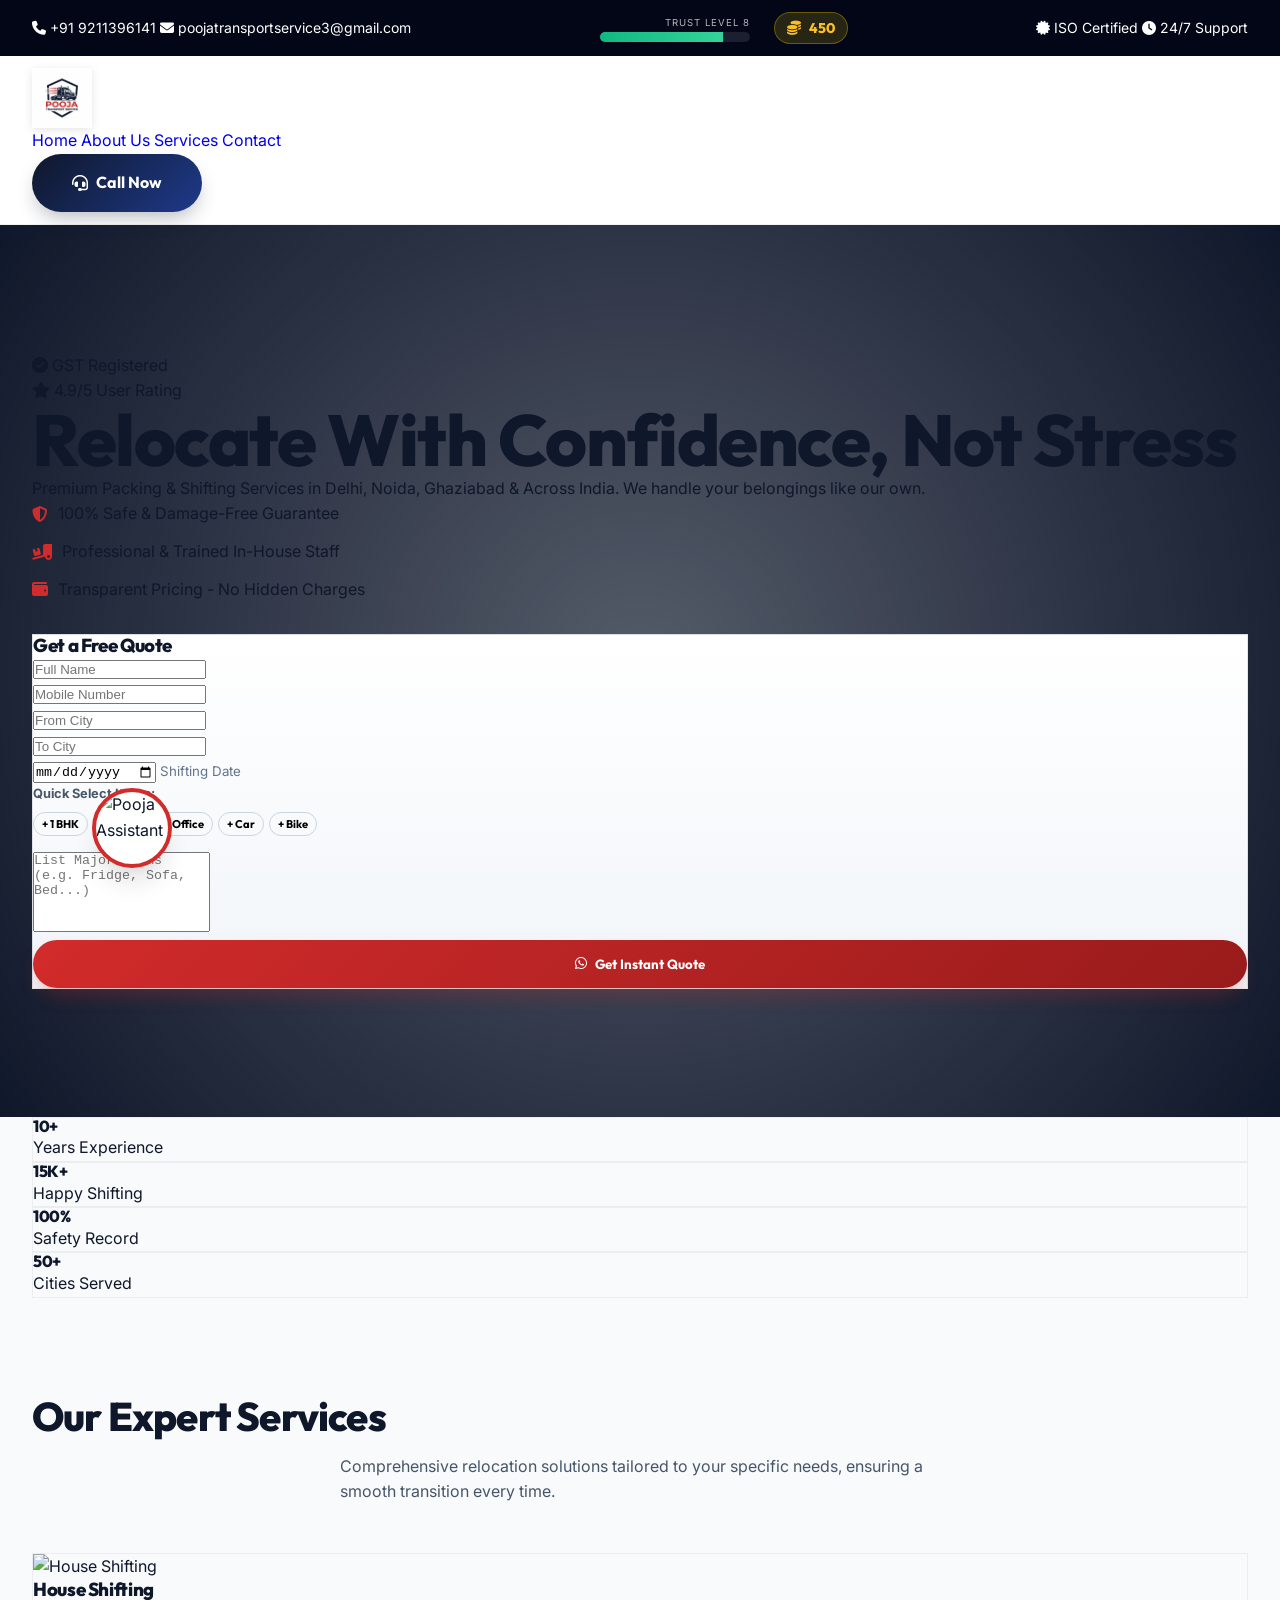
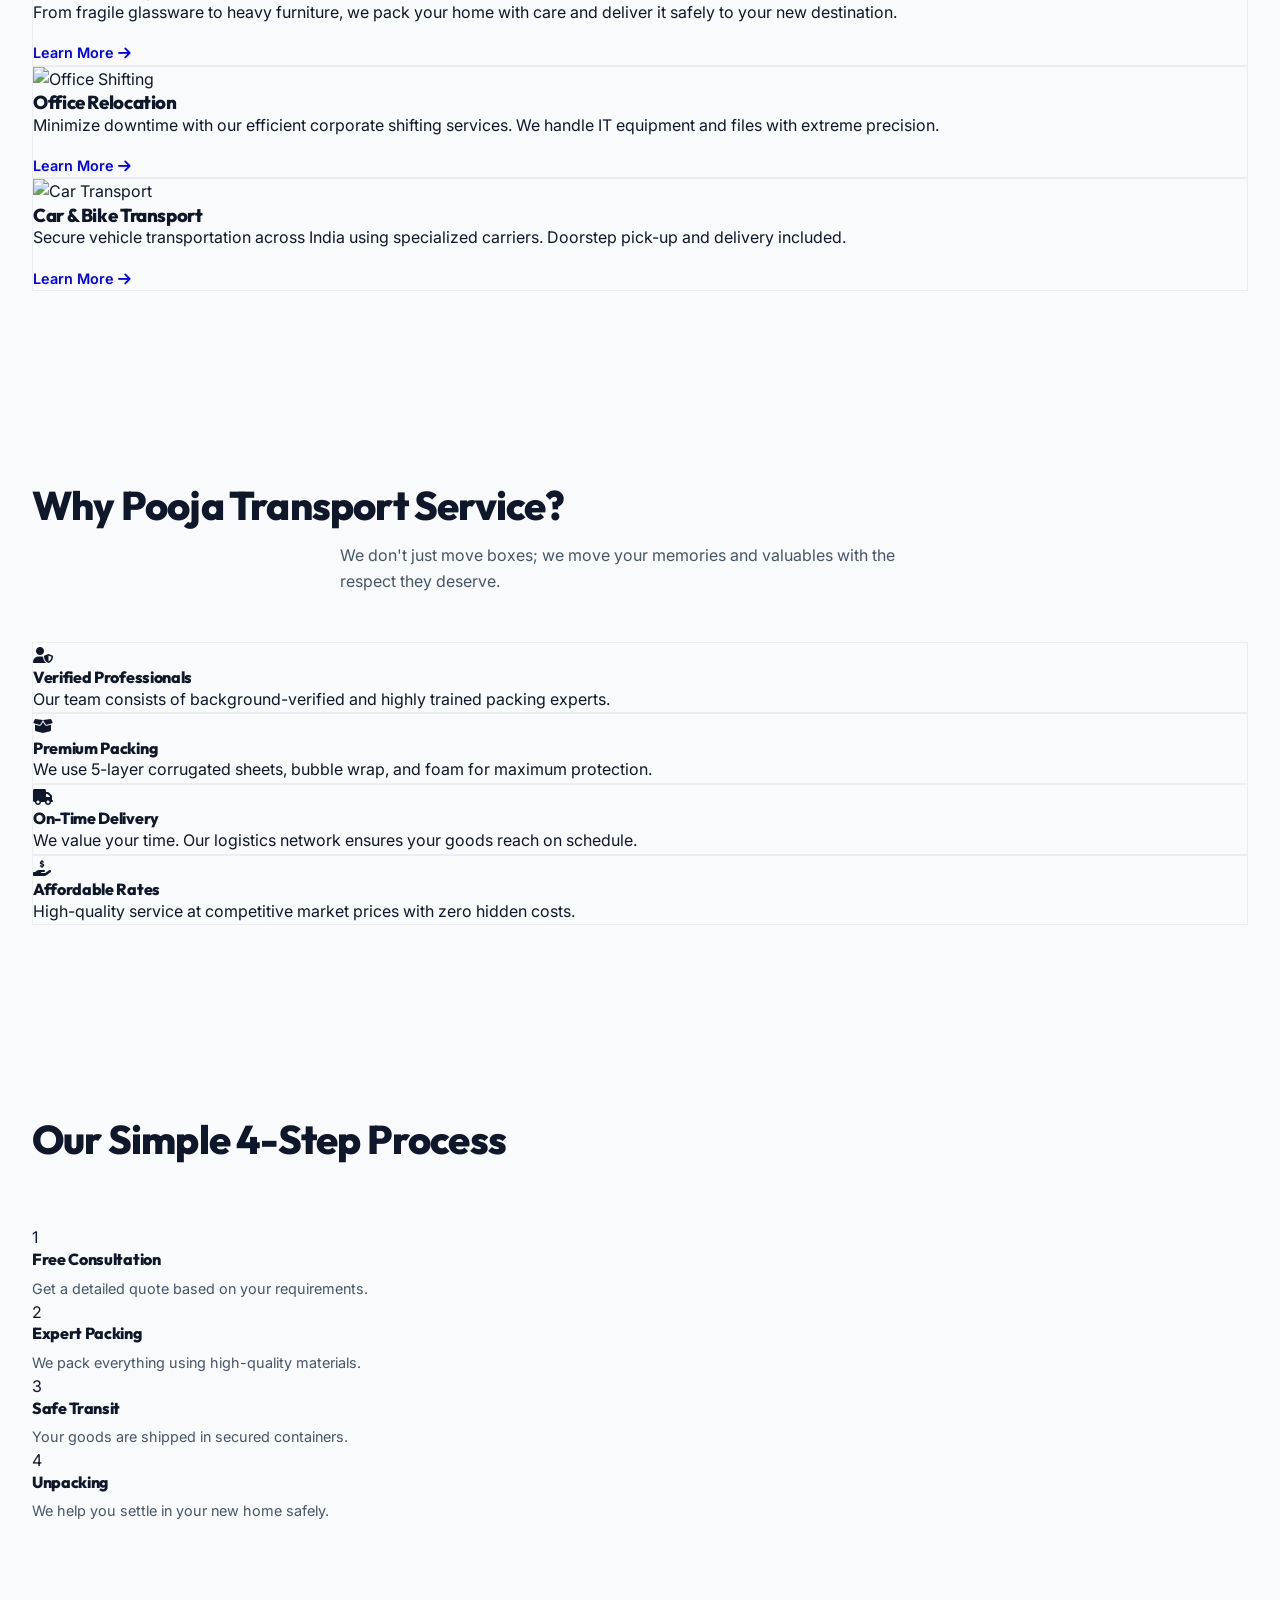
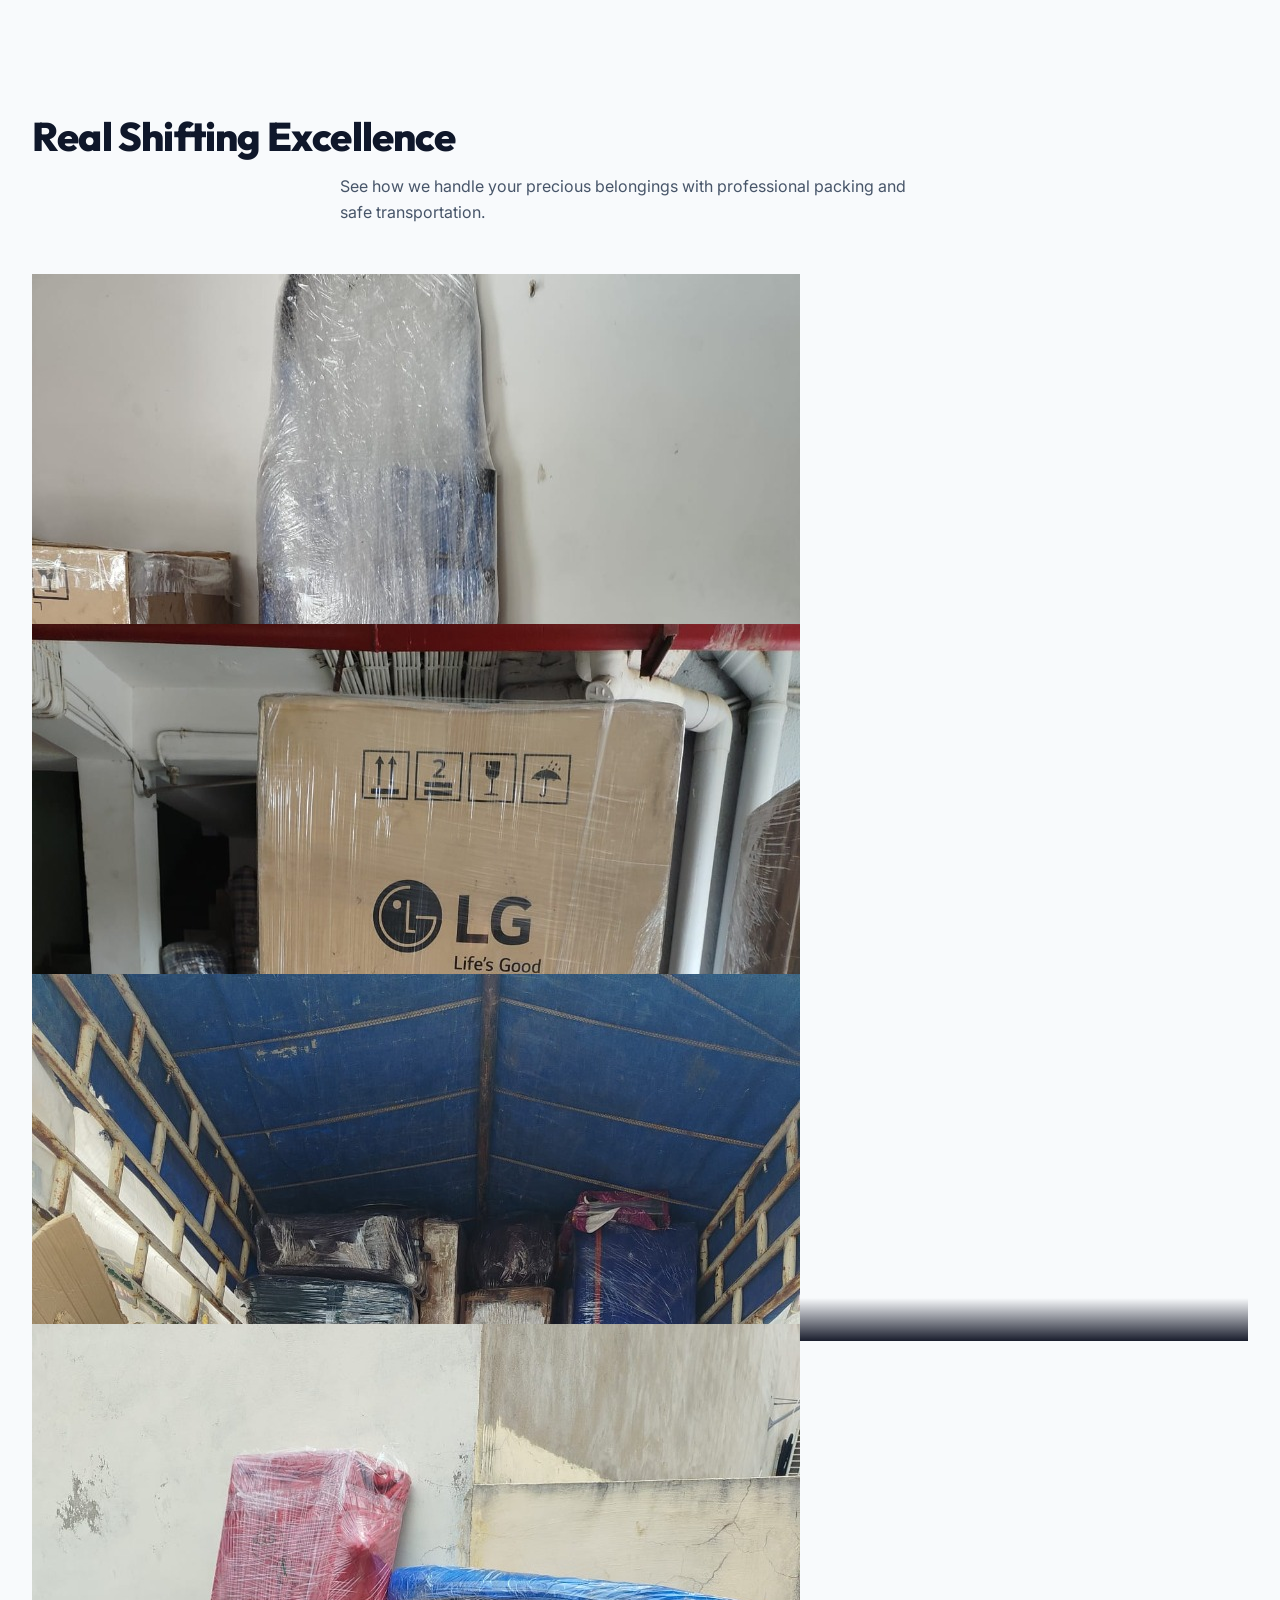
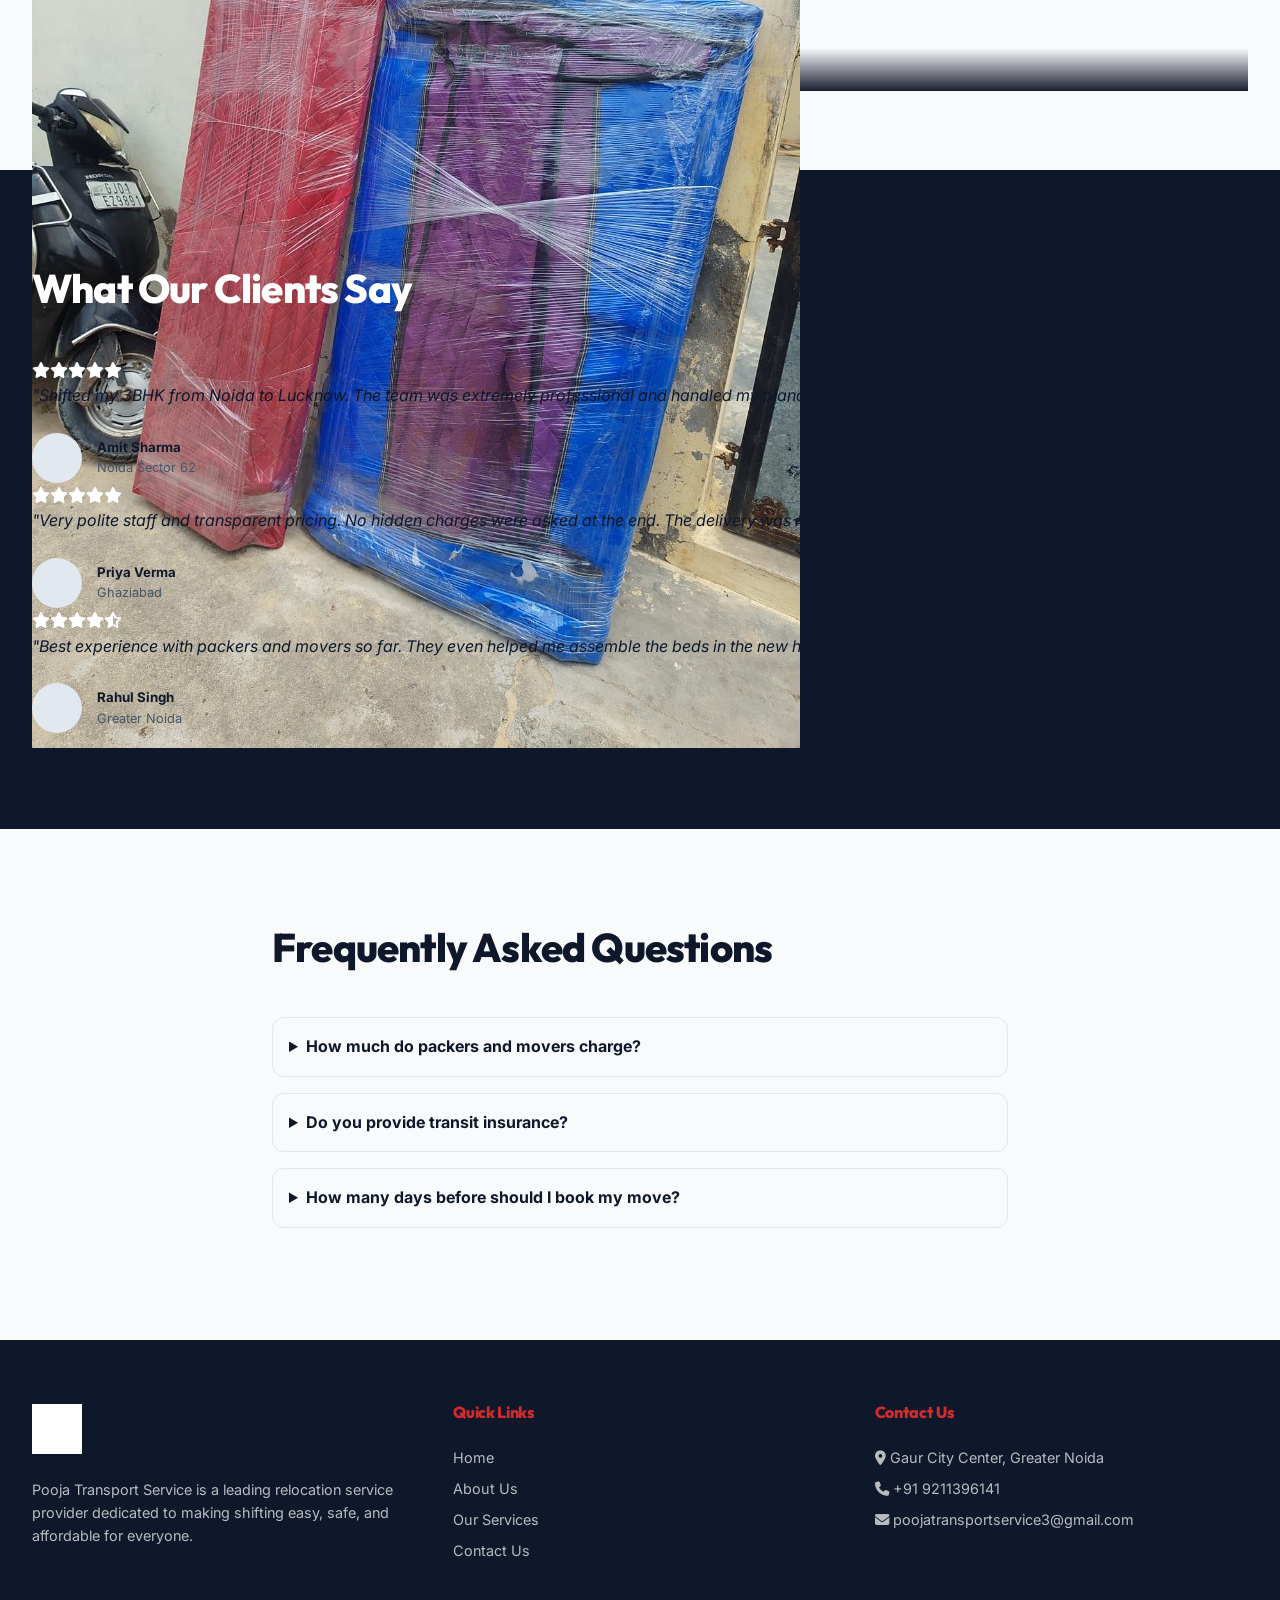
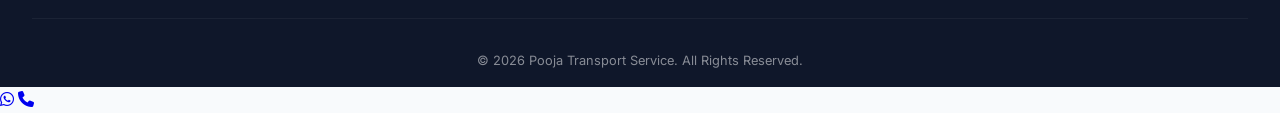
==== commit 93739045: "Mobile update: Added hamburger menu, side drawer, and enhanced bottom bar" ====
--- a/index.html
+++ b/index.html
@@ -12,9 +12,26 @@
   <link rel="stylesheet" href="https://cdnjs.cloudflare.com/ajax/libs/font-awesome/6.4.0/css/all.min.css">
   <link rel="stylesheet" href="Css/redesign.css">
   <link rel="icon" type="image/png" href="favicon.ico.png">
+  <script src="main.js" defer></script>
 </head>
 
 <body>
+
+  <!-- ================= MOBILE MENU ================= -->
+  <div class="mobile-drawer" id="mobileDrawer">
+    <div class="drawer-header">
+      <img src="image/logo.png" alt="Pooja Transport Service">
+      <div class="drawer-close" onclick="toggleMenu()"><i class="fas fa-times"></i></div>
+    </div>
+    <nav class="drawer-nav">
+      <a href="index.html" onclick="toggleMenu()"><i class="fas fa-home"></i> Home</a>
+      <a href="about.html" onclick="toggleMenu()"><i class="fas fa-info-circle"></i> About Us</a>
+      <a href="service.html" onclick="toggleMenu()"><i class="fas fa-truck"></i> Services</a>
+      <a href="contact.html" onclick="toggleMenu()"><i class="fas fa-envelope"></i> Contact</a>
+      <hr style="margin: 1rem 0; opacity: 0.1;">
+      <a href="tel:+919211396141" class="btn btn-primary" style="width: 100%;"><i class="fas fa-phone"></i> Call Now</a>
+    </nav>
+  </div>
 
   <!-- ================= TOPBAR ================= -->
   <div class="new-topbar">
@@ -57,6 +74,9 @@
         <a href="service.html">Services</a>
         <a href="contact.html">Contact</a>
       </nav>
+      <div class="mobile-toggle" onclick="toggleMenu()">
+        <i class="fas fa-bars"></i>
+      </div>
       <a href="tel:+919211396141" class="btn btn-primary hide-mobile">
         <i class="fas fa-headset" style="margin-right: 8px;"></i> Call Now
       </a>
@@ -437,69 +457,20 @@
   </div>
 
   <script>
-    // Gamification Logic
-    window.addEventListener('scroll', function() {
-      let scrollPercent = (window.scrollY / (document.documentElement.scrollHeight - window.innerHeight)) * 100;
-      let xpBar = document.querySelector('.xp-bar-fill');
-      if (xpBar) {
-        xpBar.style.width = Math.min(82 + (scrollPercent / 10), 100) + '%';
-      }
-    });
-
-    const messages = [
-      "Hi! I'm Pooja. 👋<br>Need a quick quote? I'm here to help!",
-      "Moving to a new city? 🏠<br>Ask about our inter-city discounts!",
-      "Safety First! 🛡️<br>We use 5-layer packing for all items.",
-      "Track your move! 🚚<br>Get real-time updates on WhatsApp."
-    ];
-    
-    let msgIndex = 0;
-    setInterval(() => {
-      const bubble = document.getElementById('assistantBubble');
-      if (bubble) {
-        bubble.innerHTML = messages[msgIndex];
-        msgIndex = (msgIndex + 1) % messages.length;
-      }
-    }, 8000);
-
     function addHomeQuickItem(itemName) {
-      var textarea = document.getElementById('h-items');
-      if (textarea.value) {
-        textarea.value += ', ' + itemName;
-      } else {
-        textarea.value = itemName;
-      }
-      // Earn Coins Effect
-      let coins = document.querySelector('.coin-counter span');
-      if (coins) {
-        let current = parseInt(coins.innerText);
-        coins.innerText = current + 10;
-        coins.parentElement.style.transform = 'scale(1.2)';
-        setTimeout(() => coins.parentElement.style.transform = 'scale(1)', 200);
-      }
+      addQuickItemShared(itemName, 'h-items');
     }
 
     document.getElementById('heroContactForm')?.addEventListener('submit', function (e) {
       e.preventDefault();
-
-      var name = document.getElementById('h-name').value;
-      var mobile = document.getElementById('h-mobile').value;
-      var from = document.getElementById('h-from').value;
-      var to = document.getElementById('h-to').value;
-      var date = document.getElementById('h-date').value;
-      var items = document.getElementById('h-items').value;
-
-      var whatsappMessage = "Hello Pooja Transport Service, I want to request a Free Quote." +
-        "%0a%0a*--- Move Details ---*" +
-        "%0a*Name:* " + name +
-        "%0a*Mobile:* " + mobile +
-        "%0a*From:* " + from +
-        "%0a*To:* " + to +
-        "%0a*Date:* " + date +
-        "%0a*Items:* " + items;
-
-      var whatsappUrl = "https://wa.me/919211396141?text=" + whatsappMessage;
-      window.open(whatsappUrl, '_blank');
+      sendWhatsAppQuote({
+        name: document.getElementById('h-name').value,
+        mobile: document.getElementById('h-mobile').value,
+        from: document.getElementById('h-from').value,
+        to: document.getElementById('h-to').value,
+        date: document.getElementById('h-date').value,
+        items: document.getElementById('h-items').value
+      });
     });
   </script>
 </body>
--- a/Css/redesign.css
+++ b/Css/redesign.css
@@ -356,11 +356,107 @@
   background: linear-gradient(to top, rgba(2, 6, 23, 0.9) 0%, transparent 100%);
 }
 
+/* --- Mobile Specific --- */
+.mobile-toggle {
+  display: none;
+  font-size: 1.5rem;
+  cursor: pointer;
+  color: var(--primary);
+  width: 45px;
+  height: 45px;
+  align-items: center;
+  justify-content: center;
+  background: #f1f5f9;
+  border-radius: 12px;
+  transition: var(--transition);
+}
+
+.mobile-drawer {
+  position: fixed;
+  top: 0;
+  left: -100%;
+  width: 85%;
+  height: 100%;
+  background: white;
+  z-index: 2000;
+  box-shadow: 20px 0 50px rgba(0,0,0,0.1);
+  transition: 0.5s cubic-bezier(0.4, 0, 0.2, 1);
+  padding: 2rem;
+  display: flex;
+  flex-direction: column;
+}
+
+.mobile-drawer.active {
+  left: 0;
+}
+
+.drawer-header {
+  display: flex;
+  justify-content: space-between;
+  align-items: center;
+  margin-bottom: 3rem;
+}
+
+.drawer-header img {
+  height: 40px;
+}
+
+.drawer-close {
+  font-size: 1.5rem;
+  color: var(--text-muted);
+}
+
+.drawer-nav {
+  display: flex;
+  flex-direction: column;
+  gap: 1.5rem;
+}
+
+.drawer-nav a {
+  font-size: 1.25rem;
+  font-weight: 700;
+  color: var(--primary);
+  display: flex;
+  align-items: center;
+  gap: 1rem;
+}
+
+.drawer-nav a i {
+  color: var(--secondary);
+  width: 25px;
+}
+
+.mobile-overlay {
+  position: fixed;
+  top: 0;
+  left: 0;
+  width: 100%;
+  height: 100%;
+  background: rgba(15, 23, 42, 0.5);
+  backdrop-filter: blur(4px);
+  z-index: 1999;
+  display: none;
+}
+
+.mobile-overlay.active {
+  display: block;
+}
+
 /* --- Sticky Buttons --- */
 .mobile-only-bar {
-  padding: 1rem;
-  background: rgba(255, 255, 255, 0.95);
-  backdrop-filter: blur(10px);
+  display: none;
+  position: fixed;
+  bottom: 0;
+  left: 0;
+  width: 100%;
+  background: rgba(255, 255, 255, 0.85);
+  backdrop-filter: blur(20px);
+  -webkit-backdrop-filter: blur(20px);
+  box-shadow: 0 -10px 30px rgba(0,0,0,0.1);
+  z-index: 1000;
+  padding: 1rem 1.5rem;
+  border-top: 1px solid rgba(255,255,255,0.3);
+  border-radius: 24px 24px 0 0;
 }
 
 /* --- Responsive --- */
@@ -371,6 +467,21 @@
 @media (max-width: 768px) {
   .hero-text h1 { font-size: 2.8rem; }
   .new-logo img { height: 50px; }
-  .assistant-chibi { left: auto; right: 1rem; bottom: 5rem; }
-}
-
+  .assistant-chibi { left: auto; right: 1rem; bottom: 7rem; }
+  .new-nav { display: none; }
+  .mobile-toggle { display: flex; }
+  
+  .mobile-only-bar { 
+    display: flex;
+    gap: 1rem;
+  }
+  .mobile-only-bar .btn { 
+    flex: 1; 
+    padding: 1rem; 
+    border-radius: 16px;
+    font-size: 0.9rem;
+    box-shadow: var(--shadow-md);
+  }
+}
+
+
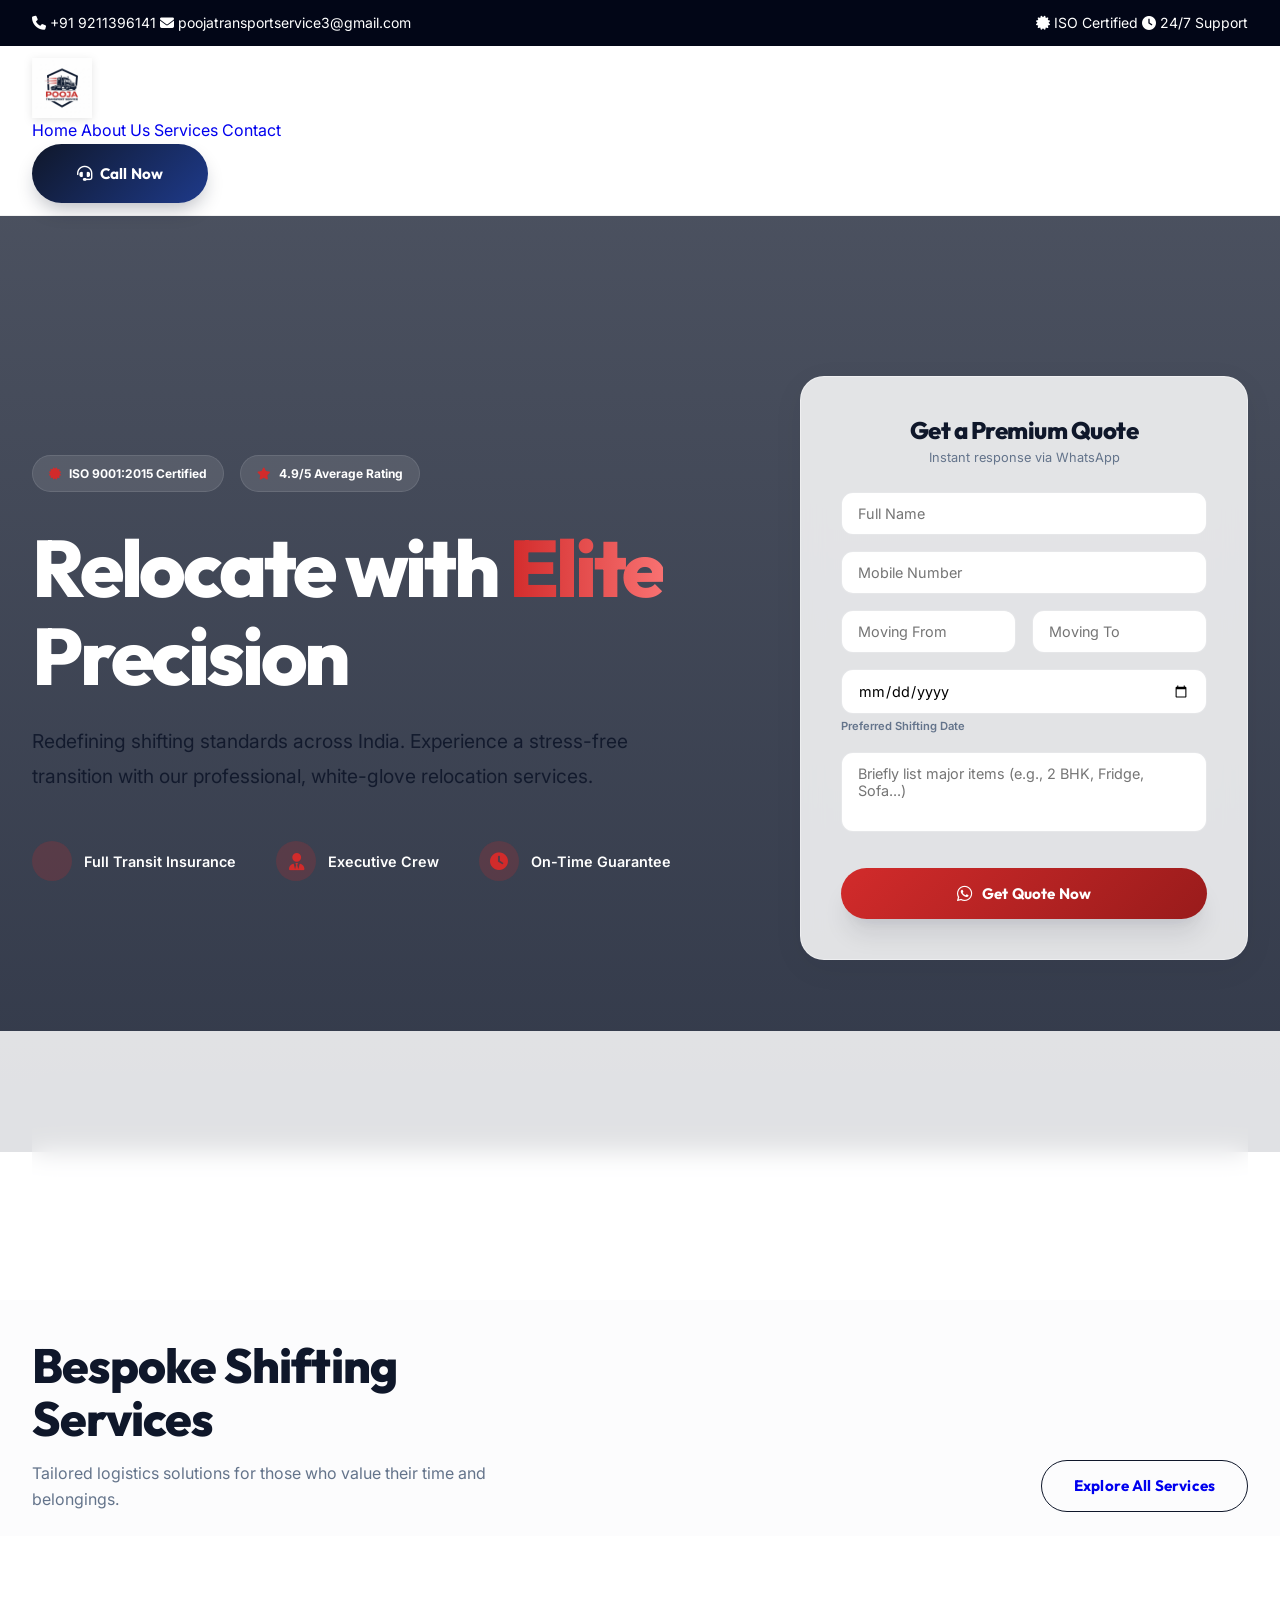
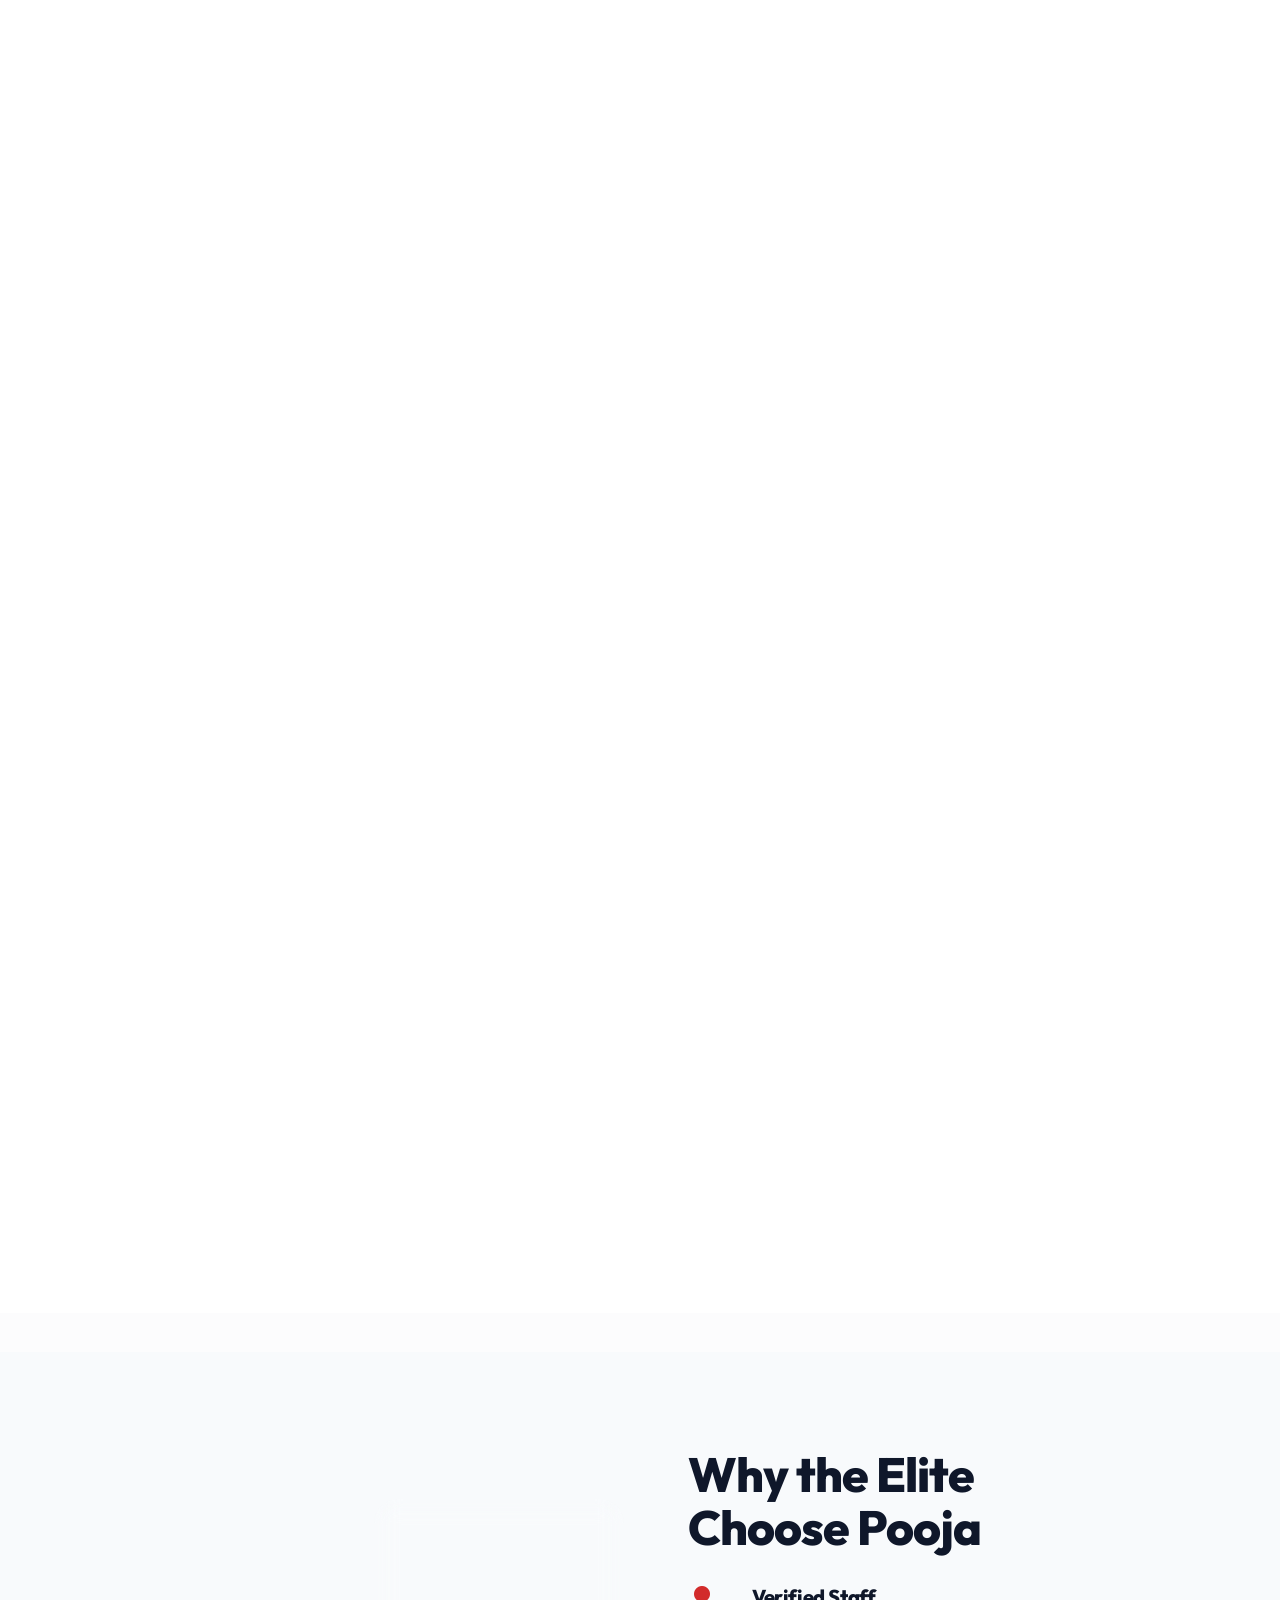
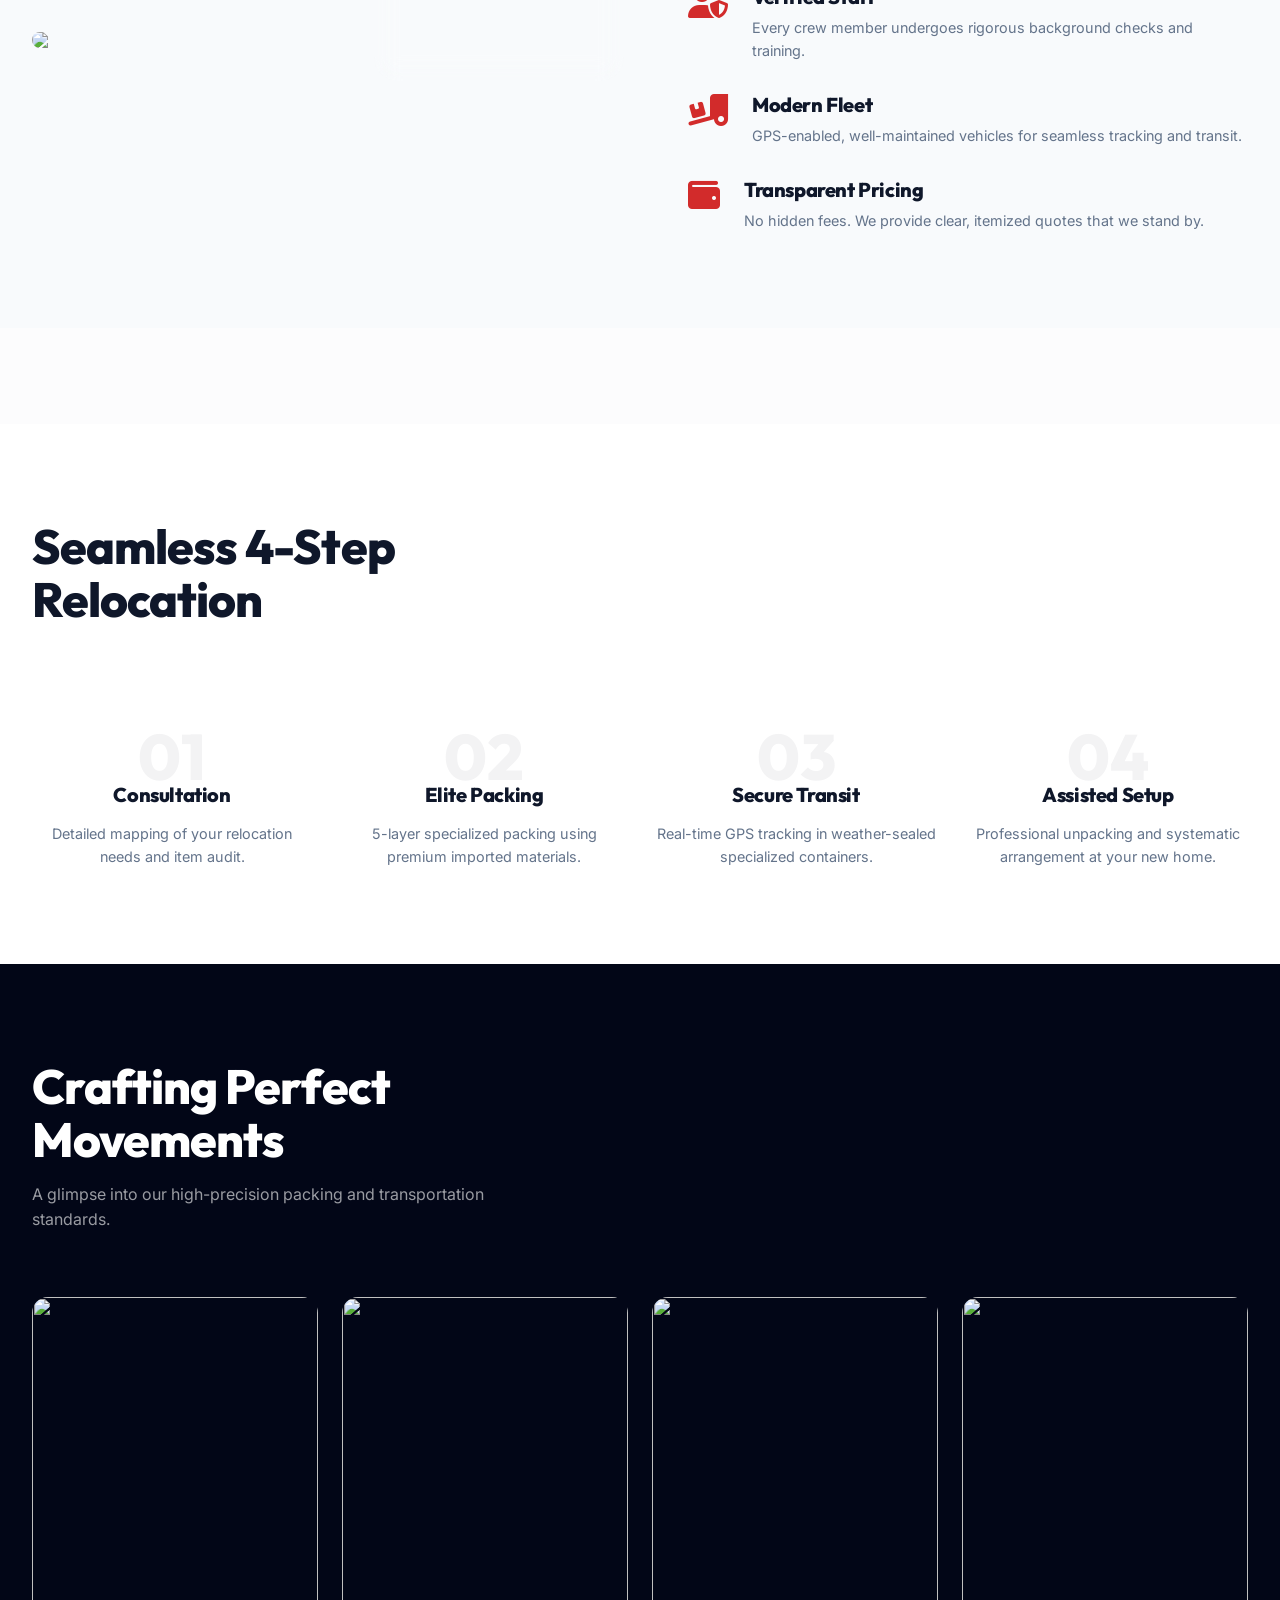
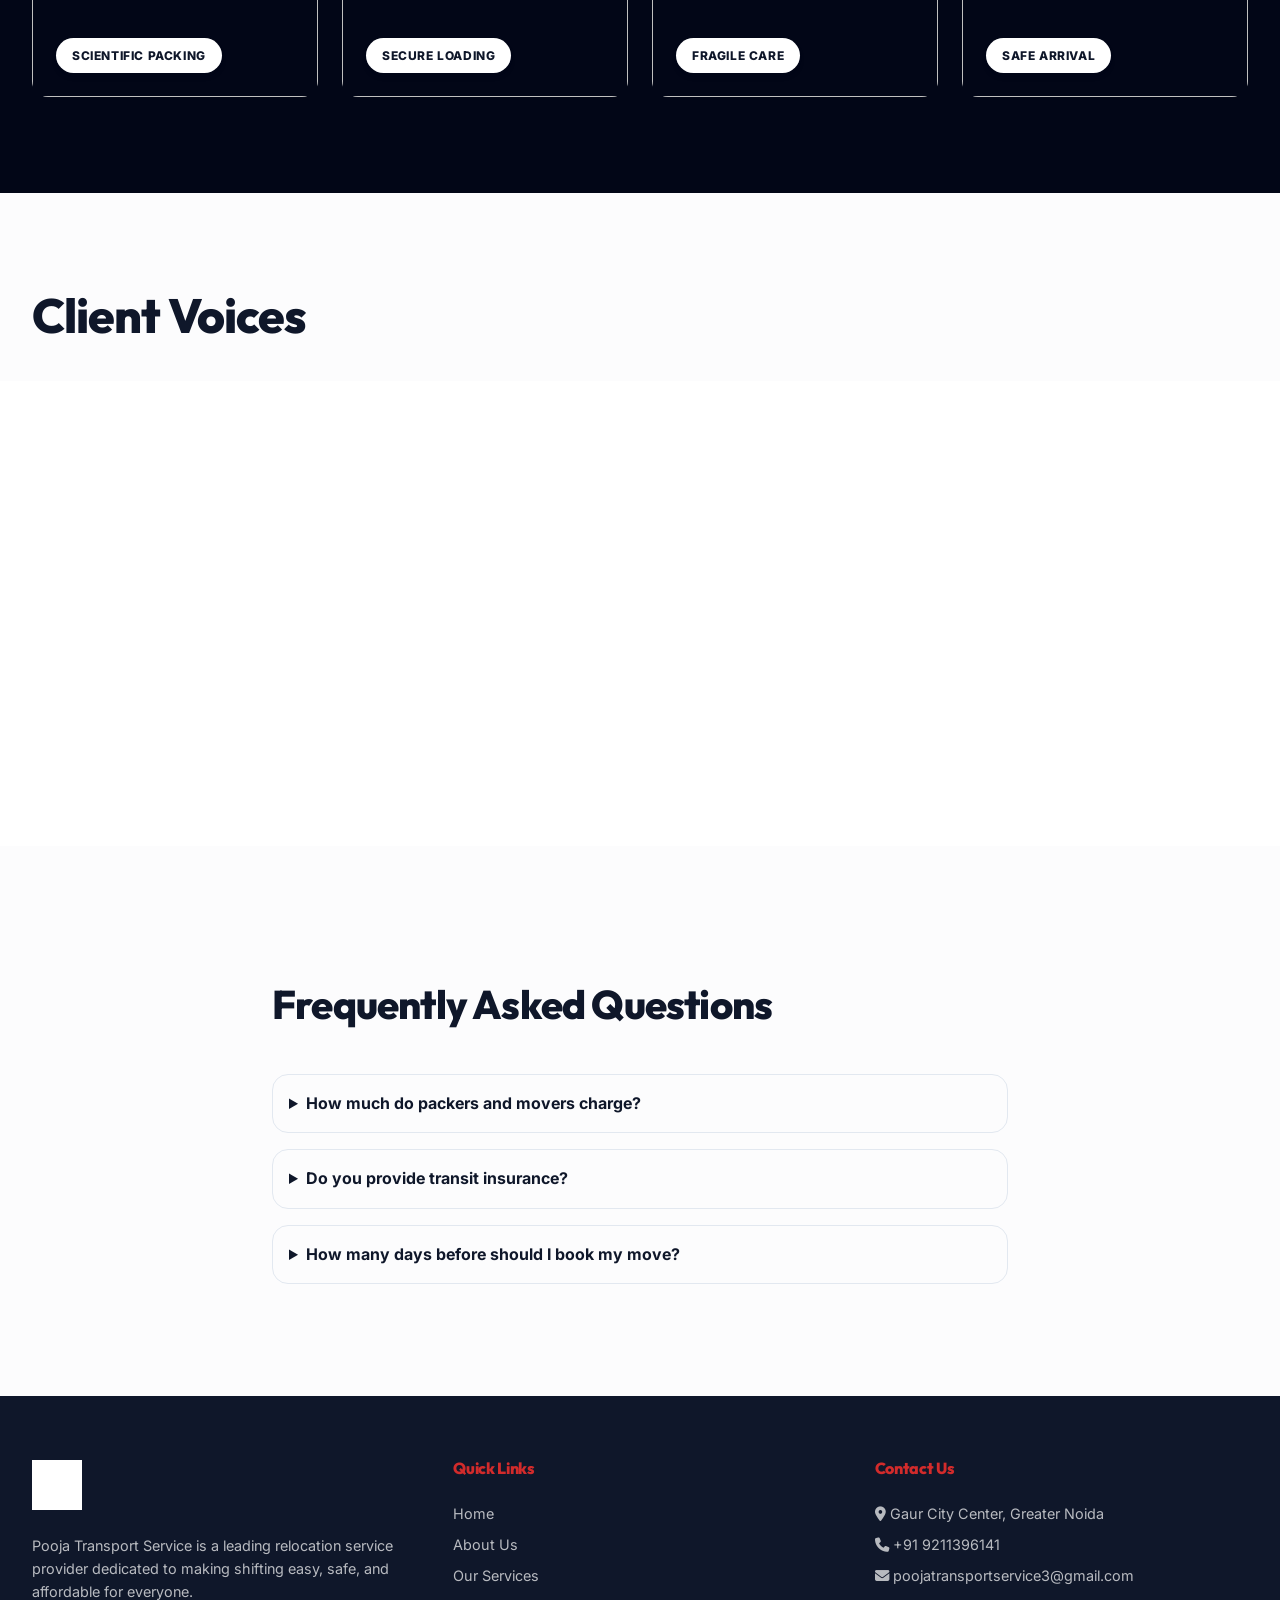
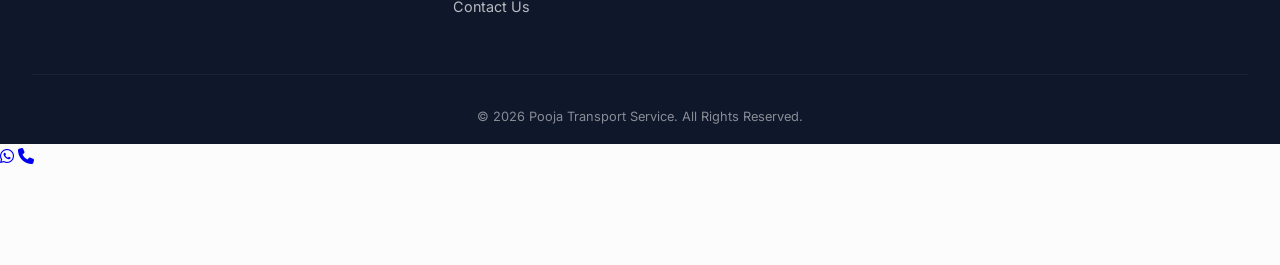
==== commit 2caf9f30: "Redesign home page for premium look, remove gamification features, and optimize quote form layout" ====
--- a/index.html
+++ b/index.html
@@ -41,18 +41,6 @@
         <span class="hide-mobile"><i class="fas fa-envelope"></i> poojatransportservice3@gmail.com</span>
       </div>
       
-      <div class="gamify-header-info hide-mobile">
-        <div style="display: flex; flex-direction: column; align-items: flex-end; gap: 2px;">
-          <span style="font-size: 0.6rem; text-transform: uppercase; letter-spacing: 1px; opacity: 0.7;">Trust Level 8</span>
-          <div class="xp-bar-container">
-            <div class="xp-bar-fill" style="width: 82%;"></div>
-          </div>
-        </div>
-        <div class="coin-counter" title="Perfection Coins earned by safe shifting">
-          <i class="fas fa-coins"></i> <span>450</span>
-        </div>
-      </div>
-
       <div class="topbar-info hide-mobile">
         <span><i class="fas fa-certificate"></i> ISO Certified</span>
         <span><i class="fas fa-clock"></i> 24/7 Support</span>
@@ -86,29 +74,26 @@
   <!-- ================= HERO ================= -->
   <section class="new-hero">
     <div class="container hero-content">
-      <div class="hero-text">
+      <div class="hero-text animate-fade">
         <div class="hero-badges">
-          <div class="hero-badge"><i class="fas fa-check-circle"></i> GST Registered</div>
-          <div class="hero-badge"><i class="fas fa-star"></i> 4.9/5 User Rating</div>
-        </div>
-        <h1>Relocate With <span>Confidence</span>, Not Stress</h1>
-        <p>Premium Packing & Shifting Services in Delhi, Noida, Ghaziabad & Across India. We handle your belongings like our own.</p>
+          <div class="hero-badge"><i class="fas fa-certificate"></i> ISO 9001:2015 Certified</div>
+          <div class="hero-badge"><i class="fas fa-star"></i> 4.9/5 Average Rating</div>
+        </div>
+        <h1 style="font-weight: 800; letter-spacing: -0.04em;">Relocate with <span style="background: linear-gradient(to right, var(--secondary), #f87171); -webkit-background-clip: text; -webkit-text-fill-color: transparent;">Elite</span> Precision</h1>
+        <p style="font-size: 1.2rem; line-height: 1.8; margin-bottom: 2.5rem; opacity: 0.9;">Redefining shifting standards across India. Experience a stress-free transition with our professional, white-glove relocation services.</p>
         
-        <ul style="margin-bottom: 2rem;">
-          <li style="margin-bottom: 0.75rem; display: flex; align-items: center; gap: 10px;">
-            <i class="fas fa-shield-alt" style="color: var(--secondary);"></i> 100% Safe & Damage-Free Guarantee
-          </li>
-          <li style="margin-bottom: 0.75rem; display: flex; align-items: center; gap: 10px;">
-            <i class="fas fa-truck-loading" style="color: var(--secondary);"></i> Professional & Trained In-House Staff
-          </li>
-          <li style="margin-bottom: 0.75rem; display: flex; align-items: center; gap: 10px;">
-            <i class="fas fa-wallet" style="color: var(--secondary);"></i> Transparent Pricing - No Hidden Charges
-          </li>
-        </ul>
-      </div>
-
-      <div class="quote-form-card">
-        <h3>Get a Free Quote</h3>
+        <div class="hero-features hide-mobile">
+          <div class="h-feat"><i class="fas fa-shield-check"></i> <span>Full Transit Insurance</span></div>
+          <div class="h-feat"><i class="fas fa-user-tie"></i> <span>Executive Crew</span></div>
+          <div class="h-feat"><i class="fas fa-clock"></i> <span>On-Time Guarantee</span></div>
+        </div>
+      </div>
+
+      <div class="quote-form-card glass-card animate-fade" style="animation-delay: 0.2s; padding: 2.5rem; max-width: 480px; width: 100%; justify-self: end;">
+        <div style="text-align: center; margin-bottom: 1.5rem;">
+            <h3 style="font-size: 1.5rem; margin-bottom: 0.25rem;">Get a Premium Quote</h3>
+            <p style="font-size: 0.8rem; color: var(--text-muted);">Instant response via WhatsApp</p>
+        </div>
         <form id="heroContactForm">
           <div class="form-group">
             <input type="text" id="h-name" placeholder="Full Name" required>
@@ -116,60 +101,52 @@
           <div class="form-group">
             <input type="tel" id="h-mobile" placeholder="Mobile Number" required>
           </div>
-          <div class="form-row">
+          <div class="form-row" style="display: grid; grid-template-columns: 1fr 1fr; gap: 1rem;">
             <div class="form-group">
-              <input type="text" id="h-from" placeholder="From City" required>
+              <input type="text" id="h-from" placeholder="Moving From" required>
             </div>
             <div class="form-group">
-              <input type="text" id="h-to" placeholder="To City" required>
+              <input type="text" id="h-to" placeholder="Moving To" required>
             </div>
           </div>
           <div class="form-group">
             <input type="date" id="h-date" required>
-            <small style="color: #64748b;">Shifting Date</small>
+            <small style="color: var(--text-muted); font-size: 0.7rem; display: block; margin-top: 4px; font-weight: 600;">Preferred Shifting Date</small>
           </div>
           
-          <div style="margin-bottom: 1rem;">
-            <p style="font-size: 0.8rem; font-weight: 700; margin-bottom: 0.5rem; color: var(--text-muted);">Quick Select Items:</p>
-            <div style="display: flex; gap: 5px; flex-wrap: wrap; margin-bottom: 1rem;">
-              <button type="button" class="btn" style="padding: 4px 8px; font-size: 0.7rem; border: 1px solid #cbd5e1; background: #f8fafc;" onclick="addHomeQuickItem('1 BHK')">+ 1 BHK</button>
-              <button type="button" class="btn" style="padding: 4px 8px; font-size: 0.7rem; border: 1px solid #cbd5e1; background: #f8fafc;" onclick="addHomeQuickItem('2 BHK')">+ 2 BHK</button>
-              <button type="button" class="btn" style="padding: 4px 8px; font-size: 0.7rem; border: 1px solid #cbd5e1; background: #f8fafc;" onclick="addHomeQuickItem('Office')">+ Office</button>
-              <button type="button" class="btn" style="padding: 4px 8px; font-size: 0.7rem; border: 1px solid #cbd5e1; background: #f8fafc;" onclick="addHomeQuickItem('Car')">+ Car</button>
-              <button type="button" class="btn" style="padding: 4px 8px; font-size: 0.7rem; border: 1px solid #cbd5e1; background: #f8fafc;" onclick="addHomeQuickItem('Bike')">+ Bike</button>
-            </div>
-          </div>
-
-          <div class="form-group">
-            <textarea id="h-items" placeholder="List Major Items (e.g. Fridge, Sofa, Bed...)" style="height: 80px; resize: none;" required></textarea>
-          </div>
-          <button type="submit" class="btn btn-secondary" style="width: 100%;">
-            <i class="fab fa-whatsapp" style="margin-right: 8px;"></i> Get Instant Quote
+          <div class="form-group" style="margin-top: 1rem;">
+            <textarea id="h-items" placeholder="Briefly list major items (e.g., 2 BHK, Fridge, Sofa...)" style="height: 80px; resize: none;" required></textarea>
+          </div>
+          <button type="submit" class="btn btn-secondary" style="width: 100%; margin-top: 0.75rem; padding: 1rem; box-shadow: var(--shadow-lg);">
+            <i class="fab fa-whatsapp" style="margin-right: 10px; font-size: 1.1rem;"></i> Get Quote Now
           </button>
         </form>
       </div>
     </div>
   </section>
 
-  <!-- ================= STATS ================= -->
-  <section class="stats-section">
-    <div class="container">
-      <div class="stats-grid">
-        <div class="stat-card">
-          <h4>10+</h4>
-          <p>Years Experience</p>
-        </div>
-        <div class="stat-card">
-          <h4>15K+</h4>
-          <p>Happy Shifting</p>
-        </div>
-        <div class="stat-card">
-          <h4>100%</h4>
-          <p>Safety Record</p>
-        </div>
-        <div class="stat-card">
-          <h4>50+</h4>
-          <p>Cities Served</p>
+  <!-- ================= FLOATING STATS ================= -->
+  <section class="floating-stats">
+    <div class="container">
+      <div class="stats-wrapper glass-card">
+        <div class="stat-item">
+            <span class="stat-num">12+</span>
+            <span class="stat-txt">Years Excellence</span>
+        </div>
+        <div class="stat-divider"></div>
+        <div class="stat-item">
+            <span class="stat-num">18K+</span>
+            <span class="stat-txt">Happy Relocations</span>
+        </div>
+        <div class="stat-divider"></div>
+        <div class="stat-item">
+            <span class="stat-num">50+</span>
+            <span class="stat-txt">Cities Covered</span>
+        </div>
+        <div class="stat-divider"></div>
+        <div class="stat-item">
+            <span class="stat-num">100%</span>
+            <span class="stat-txt">Safety Record</span>
         </div>
       </div>
     </div>
@@ -178,42 +155,42 @@
   <!-- ================= SERVICES ================= -->
   <section class="section-padding" id="services">
     <div class="container">
-      <div class="text-center" style="margin-bottom: 3rem;">
-        <h2 style="font-size: 2.5rem; color: var(--primary);">Our Expert Services</h2>
-        <p style="color: var(--text-muted); max-width: 600px; margin: 1rem auto 0;">Comprehensive relocation solutions tailored to your specific needs, ensuring a smooth transition every time.</p>
-      </div>
-
-      <div class="services-grid">
-        <div class="service-card">
-          <div class="service-img">
-            <img src="https://images.unsplash.com/photo-1600585154340-be6161a56a0c?q=80&w=800&auto=format&fit=crop" alt="House Shifting">
-          </div>
-          <div class="service-content">
-            <h3>House Shifting</h3>
-            <p>From fragile glassware to heavy furniture, we pack your home with care and deliver it safely to your new destination.</p>
-            <a href="service.html" class="text-primary" style="font-weight: 600; font-size: 0.9rem; display: block; margin-top: 1rem;">Learn More <i class="fas fa-arrow-right"></i></a>
-          </div>
-        </div>
-
-        <div class="service-card">
-          <div class="service-img">
-            <img src="https://images.unsplash.com/photo-1497366216548-37526070297c?q=80&w=800&auto=format&fit=crop" alt="Office Shifting">
-          </div>
-          <div class="service-content">
-            <h3>Office Relocation</h3>
-            <p>Minimize downtime with our efficient corporate shifting services. We handle IT equipment and files with extreme precision.</p>
-            <a href="service.html" class="text-primary" style="font-weight: 600; font-size: 0.9rem; display: block; margin-top: 1rem;">Learn More <i class="fas fa-arrow-right"></i></a>
-          </div>
-        </div>
-
-        <div class="service-card">
-          <div class="service-img">
-            <img src="https://images.unsplash.com/photo-1533473359331-0135ef1b58bf?q=80&w=800&auto=format&fit=crop" alt="Car Transport">
-          </div>
-          <div class="service-content">
-            <h3>Car & Bike Transport</h3>
-            <p>Secure vehicle transportation across India using specialized carriers. Doorstep pick-up and delivery included.</p>
-            <a href="service.html" class="text-primary" style="font-weight: 600; font-size: 0.9rem; display: block; margin-top: 1rem;">Learn More <i class="fas fa-arrow-right"></i></a>
+      <div style="display: flex; justify-content: space-between; align-items: flex-end; margin-bottom: 4rem;">
+        <div>
+            <h2 style="font-size: 3rem; color: var(--primary);">Bespoke Shifting <br>Services</h2>
+            <p style="color: var(--text-muted); margin-top: 1rem; max-width: 500px;">Tailored logistics solutions for those who value their time and belongings.</p>
+        </div>
+        <a href="service.html" class="btn" style="border: 1.5px solid var(--primary); padding: 0.8rem 2rem;">Explore All Services</a>
+      </div>
+
+      <div class="services-grid" style="grid-template-columns: repeat(3, 1fr); gap: 2.5rem;">
+        <div class="service-card glass-card" style="padding: 0; border: none; overflow: hidden;">
+          <div class="service-img" style="height: 280px;">
+            <img src="https://images.unsplash.com/photo-1600585154340-be6161a56a0c?q=80&w=800&auto=format&fit=crop" style="height: 100%; object-fit: cover;">
+          </div>
+          <div class="service-content" style="padding: 2.5rem;">
+            <h3 style="font-size: 1.5rem; margin-bottom: 1rem;">Residential</h3>
+            <p style="font-size: 0.95rem; color: var(--text-muted);">White-glove home relocation with meticulous packing of every fragile memory.</p>
+          </div>
+        </div>
+
+        <div class="service-card glass-card" style="padding: 0; border: none; overflow: hidden;">
+          <div class="service-img" style="height: 280px;">
+            <img src="https://images.unsplash.com/photo-1497366216548-37526070297c?q=80&w=800&auto=format&fit=crop" style="height: 100%; object-fit: cover;">
+          </div>
+          <div class="service-content" style="padding: 2.5rem;">
+            <h3 style="font-size: 1.5rem; margin-bottom: 1rem;">Corporate</h3>
+            <p style="font-size: 0.95rem; color: var(--text-muted);">Efficient office transitions with specialized handling of IT infrastructure.</p>
+          </div>
+        </div>
+
+        <div class="service-card glass-card" style="padding: 0; border: none; overflow: hidden;">
+          <div class="service-img" style="height: 280px;">
+            <img src="https://images.unsplash.com/photo-1533473359331-0135ef1b58bf?q=80&w=800&auto=format&fit=crop" style="height: 100%; object-fit: cover;">
+          </div>
+          <div class="service-content" style="padding: 2.5rem;">
+            <h3 style="font-size: 1.5rem; margin-bottom: 1rem;">Vehicles</h3>
+            <p style="font-size: 0.95rem; color: var(--text-muted);">Secure transportation of luxury cars and bikes via specialized carriers.</p>
           </div>
         </div>
       </div>
@@ -221,33 +198,41 @@
   </section>
 
   <!-- ================= WHY CHOOSE US ================= -->
-  <section class="section-padding bg-light">
-    <div class="container">
-      <div class="text-center" style="margin-bottom: 3rem;">
-        <h2 style="font-size: 2.5rem; color: var(--primary);">Why Pooja Transport Service?</h2>
-        <p style="color: var(--text-muted); max-width: 600px; margin: 1rem auto 0;">We don't just move boxes; we move your memories and valuables with the respect they deserve.</p>
-      </div>
-
-      <div class="features-grid">
-        <div class="feature-card">
-          <div class="feature-icon"><i class="fas fa-user-shield"></i></div>
-          <h4>Verified Professionals</h4>
-          <p>Our team consists of background-verified and highly trained packing experts.</p>
-        </div>
-        <div class="feature-card">
-          <div class="feature-icon"><i class="fas fa-box-open"></i></div>
-          <h4>Premium Packing</h4>
-          <p>We use 5-layer corrugated sheets, bubble wrap, and foam for maximum protection.</p>
-        </div>
-        <div class="feature-card">
-          <div class="feature-icon"><i class="fas fa-truck"></i></div>
-          <h4>On-Time Delivery</h4>
-          <p>We value your time. Our logistics network ensures your goods reach on schedule.</p>
-        </div>
-        <div class="feature-card">
-          <div class="feature-icon"><i class="fas fa-hand-holding-usd"></i></div>
-          <h4>Affordable Rates</h4>
-          <p>High-quality service at competitive market prices with zero hidden costs.</p>
+  <section class="section-padding" style="background: #f8fafc;">
+    <div class="container">
+      <div style="display: grid; grid-template-columns: 1fr 1fr; gap: 6rem; align-items: center;">
+        <div style="position: relative;">
+            <img src="https://images.unsplash.com/photo-1586528116311-ad8dd3c8310d?q=80&w=1000&auto=format&fit=crop" style="border-radius: var(--radius-lg); box-shadow: var(--shadow-premium);">
+            <div class="glass-card" style="position: absolute; bottom: -2rem; right: -2rem; padding: 2rem; max-width: 250px;">
+                <p style="font-weight: 800; font-size: 1.25rem; color: var(--secondary);">100% Damage-Free</p>
+                <p style="font-size: 0.85rem; color: var(--text-muted); margin-top: 0.5rem;">Guaranteed by our exclusive 5-layer packing tech.</p>
+            </div>
+        </div>
+        <div>
+            <h2 style="font-size: 3rem; margin-bottom: 2rem;">Why the Elite <br>Choose Pooja</h2>
+            <div style="display: grid; gap: 2rem;">
+                <div style="display: flex; gap: 1.5rem;">
+                    <i class="fas fa-user-shield" style="font-size: 2rem; color: var(--secondary);"></i>
+                    <div>
+                        <h4 style="font-size: 1.25rem; margin-bottom: 0.5rem;">Verified Staff</h4>
+                        <p style="font-size: 0.9rem; color: var(--text-muted);">Every crew member undergoes rigorous background checks and training.</p>
+                    </div>
+                </div>
+                <div style="display: flex; gap: 1.5rem;">
+                    <i class="fas fa-truck-loading" style="font-size: 2rem; color: var(--secondary);"></i>
+                    <div>
+                        <h4 style="font-size: 1.25rem; margin-bottom: 0.5rem;">Modern Fleet</h4>
+                        <p style="font-size: 0.9rem; color: var(--text-muted);">GPS-enabled, well-maintained vehicles for seamless tracking and transit.</p>
+                    </div>
+                </div>
+                <div style="display: flex; gap: 1.5rem;">
+                    <i class="fas fa-wallet" style="font-size: 2rem; color: var(--secondary);"></i>
+                    <div>
+                        <h4 style="font-size: 1.25rem; margin-bottom: 0.5rem;">Transparent Pricing</h4>
+                        <p style="font-size: 0.9rem; color: var(--text-muted);">No hidden fees. We provide clear, itemized quotes that we stand by.</p>
+                    </div>
+                </div>
+            </div>
         </div>
       </div>
     </div>
@@ -255,124 +240,109 @@
 
   <!-- ================= PROCESS ================= -->
   <section class="section-padding">
-    <div class="container">
-      <div class="text-center" style="margin-bottom: 4rem;">
-        <h2 style="font-size: 2.5rem; color: var(--primary);">Our Simple 4-Step Process</h2>
-      </div>
-
-      <div class="process-grid">
-        <div class="process-step">
-          <div class="step-number">1</div>
-          <h4 style="margin-bottom: 0.5rem;">Free Consultation</h4>
-          <p style="font-size: 0.9rem; color: var(--text-muted);">Get a detailed quote based on your requirements.</p>
-        </div>
-        <div class="process-step">
-          <div class="step-number">2</div>
-          <h4 style="margin-bottom: 0.5rem;">Expert Packing</h4>
-          <p style="font-size: 0.9rem; color: var(--text-muted);">We pack everything using high-quality materials.</p>
-        </div>
-        <div class="process-step">
-          <div class="step-number">3</div>
-          <h4 style="margin-bottom: 0.5rem;">Safe Transit</h4>
-          <p style="font-size: 0.9rem; color: var(--text-muted);">Your goods are shipped in secured containers.</p>
-        </div>
-        <div class="process-step">
-          <div class="step-number">4</div>
-          <h4 style="margin-bottom: 0.5rem;">Unpacking</h4>
-          <p style="font-size: 0.9rem; color: var(--text-muted);">We help you settle in your new home safely.</p>
-        </div>
-      </div>
-    </div>
-  </section>
-
-  <!-- ================= REAL WORK GALLERY ================= -->
-  <section class="section-padding bg-white">
-    <div class="container">
-      <div class="text-center" style="margin-bottom: 3rem;">
-        <h2 style="font-size: 2.5rem; color: var(--primary);">Real Shifting Excellence</h2>
-        <p style="color: var(--text-muted); max-width: 600px; margin: 1rem auto 0;">See how we handle your precious belongings with professional packing and safe transportation.</p>
+  <!-- ================= PROCESS ================= -->
+  <section class="section-padding" style="background: white;">
+    <div class="container">
+      <div class="text-center" style="margin-bottom: 5rem;">
+        <h2 style="font-size: 3rem; color: var(--primary);">Seamless 4-Step <br>Relocation</h2>
+      </div>
+
+      <div class="process-grid" style="display: grid; grid-template-columns: repeat(4, 1fr); gap: 2rem;">
+        <div class="process-step" style="text-align: center;">
+          <div class="step-num-premium">01</div>
+          <h4 style="font-size: 1.25rem; margin-bottom: 1rem;">Consultation</h4>
+          <p style="font-size: 0.9rem; color: var(--text-muted); line-height: 1.6;">Detailed mapping of your relocation needs and item audit.</p>
+        </div>
+        <div class="process-step" style="text-align: center;">
+          <div class="step-num-premium">02</div>
+          <h4 style="font-size: 1.25rem; margin-bottom: 1rem;">Elite Packing</h4>
+          <p style="font-size: 0.9rem; color: var(--text-muted); line-height: 1.6;">5-layer specialized packing using premium imported materials.</p>
+        </div>
+        <div class="process-step" style="text-align: center;">
+          <div class="step-num-premium">03</div>
+          <h4 style="font-size: 1.25rem; margin-bottom: 1rem;">Secure Transit</h4>
+          <p style="font-size: 0.9rem; color: var(--text-muted); line-height: 1.6;">Real-time GPS tracking in weather-sealed specialized containers.</p>
+        </div>
+        <div class="process-step" style="text-align: center;">
+          <div class="step-num-premium">04</div>
+          <h4 style="font-size: 1.25rem; margin-bottom: 1rem;">Assisted Setup</h4>
+          <p style="font-size: 0.9rem; color: var(--text-muted); line-height: 1.6;">Professional unpacking and systematic arrangement at your new home.</p>
+        </div>
+      </div>
+    </div>
+  </section>
+
+  <!-- ================= PORTFOLIO ================= -->
+  <section class="section-padding" style="background: #020617; color: white;">
+    <div class="container">
+      <div style="display: flex; justify-content: space-between; align-items: flex-end; margin-bottom: 4rem;">
+        <div>
+            <h2 style="font-size: 3rem; color: white;">Crafting Perfect <br>Movements</h2>
+            <p style="color: rgba(255,255,255,0.6); margin-top: 1rem; max-width: 500px;">A glimpse into our high-precision packing and transportation standards.</p>
+        </div>
       </div>
       
-      <div class="gallery-grid">
-        <div class="gallery-item">
-          <img src="image/packing1.jpg" alt="Cleaning Packing">
-          <div class="gallery-overlay">
-            <h4>Scientific Packing</h4>
-            <p>Multiple layers of protection for every item.</p>
-          </div>
-        </div>
-        <div class="gallery-item">
-          <img src="image/packing2.jpg" alt="Appliance Handling">
-          <div class="gallery-overlay">
-            <h4>Appliance Handling</h4>
-            <p>Specialized packing for heavy electronics.</p>
-          </div>
-        </div>
-        <div class="gallery-item">
-          <img src="image/packing3.jpg" alt="Secure Loading">
-          <div class="gallery-overlay">
-            <h4>Secure Loading</h4>
-            <p>Professional space management in transit.</p>
-          </div>
-        </div>
-        <div class="gallery-item">
-          <img src="image/packing4.jpg" alt="Furniture Protection">
-          <div class="gallery-overlay">
-            <h4>Damage-Free Delivery</h4>
-            <p>Ensuring your furniture arrives scratch-free.</p>
-          </div>
+      <div class="gallery-grid" style="display: grid; grid-template-columns: repeat(4, 1fr); gap: 1.5rem;">
+        <div class="gallery-item-premium">
+          <img src="https://images.unsplash.com/photo-1580674285054-bed31e145f59?q=80&w=800&auto=format&fit=crop">
+          <div class="gallery-label">Scientific Packing</div>
+        </div>
+        <div class="gallery-item-premium">
+          <img src="https://images.unsplash.com/photo-1519003722824-194d4455a60c?q=80&w=800&auto=format&fit=crop">
+          <div class="gallery-label">Secure Loading</div>
+        </div>
+        <div class="gallery-item-premium">
+          <img src="https://images.unsplash.com/photo-1621905252507-b354bcadcabc?q=80&w=800&auto=format&fit=crop">
+          <div class="gallery-label">Fragile Care</div>
+        </div>
+        <div class="gallery-item-premium">
+          <img src="https://images.unsplash.com/photo-1594122230689-45899d9e6f69?q=80&w=800&auto=format&fit=crop">
+          <div class="gallery-label">Safe Arrival</div>
         </div>
       </div>
     </div>
   </section>
 
   <!-- ================= TESTIMONIALS ================= -->
-
-  <section class="section-padding bg-primary" style="color: white; background-color: var(--primary);">
-    <div class="container">
-      <div class="text-center" style="margin-bottom: 3rem;">
-        <h2 style="font-size: 2.5rem; color: white;">What Our Clients Say</h2>
-      </div>
-
-      <div class="testimonials-grid">
-        <div class="testimonial-card">
-          <div class="testimonial-rating">
-            <i class="fas fa-star"></i><i class="fas fa-star"></i><i class="fas fa-star"></i><i class="fas fa-star"></i><i class="fas fa-star"></i>
-          </div>
-          <p style="color: var(--text-dark); margin-bottom: 1.5rem; font-style: italic;">"Shifted my 3BHK from Noida to Lucknow. The team was extremely professional and handled my piano with great care. Highly recommended!"</p>
-          <div style="display: flex; align-items: center; gap: 15px;">
-            <div style="width: 50px; height: 50px; background: #e2e8f0; border-radius: 50%;"></div>
+  <section class="section-padding" style="background: #fcfcfd;">
+    <div class="container">
+      <div class="text-center" style="margin-bottom: 5rem;">
+        <h2 style="font-size: 3rem; color: var(--primary);">Client Voices</h2>
+      </div>
+
+      <div class="testimonials-grid-premium" style="display: grid; grid-template-columns: repeat(3, 1fr); gap: 3rem;">
+        <div class="testimonial-card-premium glass-card" style="padding: 3rem; position: relative;">
+          <div style="color: var(--secondary); font-size: 2rem; margin-bottom: 1.5rem;"><i class="fas fa-quote-left"></i></div>
+          <p style="font-size: 1.1rem; line-height: 1.7; font-style: italic; margin-bottom: 2rem; color: var(--text-dark);">"The precision with which they handled our grand piano was remarkable. Truly elite service."</p>
+          <div style="display: flex; align-items: center; gap: 1rem;">
+            <div style="width: 45px; height: 45px; background: #e2e8f0; border-radius: 50%;"></div>
             <div>
-              <h5 style="color: var(--text-dark);">Amit Sharma</h5>
-              <p style="font-size: 0.8rem; color: var(--text-muted);">Noida Sector 62</p>
-            </div>
-          </div>
-        </div>
-
-        <div class="testimonial-card">
-          <div class="testimonial-rating">
-            <i class="fas fa-star"></i><i class="fas fa-star"></i><i class="fas fa-star"></i><i class="fas fa-star"></i><i class="fas fa-star"></i>
-          </div>
-          <p style="color: var(--text-dark); margin-bottom: 1.5rem; font-style: italic;">"Very polite staff and transparent pricing. No hidden charges were asked at the end. The delivery was right on time."</p>
-          <div style="display: flex; align-items: center; gap: 15px;">
-            <div style="width: 50px; height: 50px; background: #e2e8f0; border-radius: 50%;"></div>
+              <h5 style="font-weight: 700;">Amit Sharma</h5>
+              <p style="font-size: 0.75rem; color: var(--text-muted);">Noida Sector 62</p>
+            </div>
+          </div>
+        </div>
+
+        <div class="testimonial-card-premium glass-card" style="padding: 3rem; position: relative;">
+          <div style="color: var(--secondary); font-size: 2rem; margin-bottom: 1.5rem;"><i class="fas fa-quote-left"></i></div>
+          <p style="font-size: 1.1rem; line-height: 1.7; font-style: italic; margin-bottom: 2rem; color: var(--text-dark);">"Zero hidden costs and absolute professionalism. The team arrived on time and finished early."</p>
+          <div style="display: flex; align-items: center; gap: 1rem;">
+            <div style="width: 45px; height: 45px; background: #e2e8f0; border-radius: 50%;"></div>
             <div>
-              <h5 style="color: var(--text-dark);">Priya Verma</h5>
-              <p style="font-size: 0.8rem; color: var(--text-muted);">Ghaziabad</p>
-            </div>
-          </div>
-        </div>
-
-        <div class="testimonial-card">
-          <div class="testimonial-rating">
-            <i class="fas fa-star"></i><i class="fas fa-star"></i><i class="fas fa-star"></i><i class="fas fa-star"></i><i class="fas fa-star-half-alt"></i>
-          </div>
-          <p style="color: var(--text-dark); margin-bottom: 1.5rem; font-style: italic;">"Best experience with packers and movers so far. They even helped me assemble the beds in the new house. Great service!"</p>
-          <div style="display: flex; align-items: center; gap: 15px;">
-            <div style="width: 50px; height: 50px; background: #e2e8f0; border-radius: 50%;"></div>
+              <h5 style="font-weight: 700;">Priya Verma</h5>
+              <p style="font-size: 0.75rem; color: var(--text-muted);">Ghaziabad</p>
+            </div>
+          </div>
+        </div>
+
+        <div class="testimonial-card-premium glass-card" style="padding: 3rem; position: relative;">
+          <div style="color: var(--secondary); font-size: 2rem; margin-bottom: 1.5rem;"><i class="fas fa-quote-left"></i></div>
+          <p style="font-size: 1.1rem; line-height: 1.7; font-style: italic; margin-bottom: 2rem; color: var(--text-dark);">"Our office relocation was seamless. Minimal downtime and everything arrived perfectly."</p>
+          <div style="display: flex; align-items: center; gap: 1rem;">
+            <div style="width: 45px; height: 45px; background: #e2e8f0; border-radius: 50%;"></div>
             <div>
-              <h5 style="color: var(--text-dark);">Rahul Singh</h5>
-              <p style="font-size: 0.8rem; color: var(--text-muted);">Greater Noida</p>
+              <h5 style="font-weight: 700;">Rahul Singh</h5>
+              <p style="font-size: 0.75rem; color: var(--text-muted);">Greater Noida</p>
             </div>
           </div>
         </div>
@@ -445,17 +415,6 @@
     <a href="https://wa.me/919211396141" class="btn btn-secondary" style="background-color: var(--secondary); color: var(--text-dark);"><i class="fab fa-whatsapp"></i> WhatsApp</a>
   </div>
 
-  <!-- ================= ASSISTANT ================= -->
-  <div class="assistant-chibi">
-    <div class="assistant-bubble" id="assistantBubble">
-      Hi! I'm Pooja. 👋<br>
-      Did you know we offer <strong>Free Transit Insurance</strong> today?
-    </div>
-    <div class="assistant-avatar">
-      <img src="chibi_assistant_1778682680418.png" alt="Pooja Assistant">
-    </div>
-  </div>
-
   <script>
     function addHomeQuickItem(itemName) {
       addQuickItemShared(itemName, 'h-items');
--- a/Css/redesign.css
+++ b/Css/redesign.css
@@ -7,35 +7,36 @@
 @import url('https://fonts.googleapis.com/css2?family=Inter:wght@400;500;600&family=Montserrat:wght@600;700;800&family=Outfit:wght@400;600;800&display=swap');
 
 :root {
-  /* Color Palette - Trust & Professionalism */
-  --primary: #0f172a;       /* Deep Navy Blue from Logo */
+  /* Refined Color Palette */
+  --primary: #0f172a;       
   --primary-light: #1e293b;
-  --secondary: #d22b2b;     /* Red from Logo */
+  --secondary: #d22b2b;     
   --secondary-hover: #b91c1c;
-  --accent: #10b981;        /* Success Green for Trust */
+  --accent: #10b981;        
   
-  --bg-main: #f8fafc;       /* Slate 50 */
+  --bg-main: #fcfcfd;       /* Even cleaner white */
   --bg-card: #ffffff;
-  --text-dark: #0f172a;     /* Slate 900 */
-  --text-muted: #475569;    /* Slate 600 */
+  --text-dark: #0f172a;     
+  --text-muted: #64748b;    /* Slate 500 for better contrast */
   --text-light: #f8fafc;
   
   --font-heading: 'Outfit', sans-serif;
   --font-body: 'Inter', sans-serif;
   
-  --shadow-sm: 0 1px 3px rgba(0,0,0,0.1);
-  --shadow-md: 0 4px 6px -1px rgba(0,0,0,0.1), 0 2px 4px -1px rgba(0,0,0,0.06);
-  --shadow-lg: 0 10px 15px -3px rgba(0,0,0,0.1), 0 4px 6px -2px rgba(0,0,0,0.05);
-  --shadow-premium: 0 20px 25px -5px rgba(0,0,0,0.1), 0 10px 10px -5px rgba(0,0,0,0.04);
+  /* Softer, more premium shadows */
+  --shadow-sm: 0 1px 2px rgba(15, 23, 42, 0.05);
+  --shadow-md: 0 4px 6px -1px rgba(15, 23, 42, 0.1), 0 2px 4px -1px rgba(15, 23, 42, 0.06);
+  --shadow-lg: 0 20px 25px -5px rgba(15, 23, 42, 0.1), 0 10px 10px -5px rgba(15, 23, 42, 0.04);
+  --shadow-premium: 0 25px 50px -12px rgba(15, 23, 42, 0.25);
   
-  --radius: 12px;
-  --radius-lg: 20px;
-  --transition: all 0.4s cubic-bezier(0.4, 0, 0.2, 1);
-
-  /* Glassmorphism */
-  --glass-bg: rgba(255, 255, 255, 0.7);
-  --glass-border: rgba(255, 255, 255, 0.2);
-  --glass-shadow: 0 8px 32px 0 rgba(31, 38, 135, 0.1);
+  --radius: 16px;           /* Larger radius for modern feel */
+  --radius-lg: 24px;
+  --transition: all 0.5s cubic-bezier(0.16, 1, 0.3, 1); /* Faster yet smoother */
+
+  /* Enhanced Glassmorphism */
+  --glass-bg: rgba(255, 255, 255, 0.85);
+  --glass-border: rgba(255, 255, 255, 0.4);
+  --glass-shadow: 0 8px 32px 0 rgba(15, 23, 42, 0.05);
 }
 
 /* --- Base --- */
@@ -129,7 +130,7 @@
   display: inline-flex;
   align-items: center;
   justify-content: center;
-  padding: 1rem 2.5rem;
+  padding: 1.1rem 2.8rem;
   font-weight: 700;
   border-radius: 50px;
   cursor: pointer;
@@ -138,6 +139,8 @@
   border: none;
   position: relative;
   overflow: hidden;
+  font-size: 0.95rem;
+  letter-spacing: 0.01em;
 }
 
 .btn-primary {
@@ -160,106 +163,6 @@
 .btn-secondary:hover {
   transform: translateY(-3px) scale(1.02);
   box-shadow: 0 20px 30px -10px rgba(210, 43, 43, 0.4);
-}
-
-/* --- Gamification Components --- */
-.gamify-header-info {
-  display: flex;
-  align-items: center;
-  gap: 1.5rem;
-}
-
-.xp-bar-container {
-  width: 150px;
-  height: 10px;
-  background: rgba(255, 255, 255, 0.1);
-  border-radius: 50px;
-  position: relative;
-  overflow: hidden;
-}
-
-.xp-bar-fill {
-  height: 100%;
-  background: linear-gradient(90deg, #10b981, #34d399);
-  width: 65%; /* Dynamic */
-  transition: width 1s ease;
-}
-
-.coin-counter {
-  display: flex;
-  align-items: center;
-  gap: 8px;
-  background: rgba(255, 215, 0, 0.15);
-  padding: 4px 12px;
-  border-radius: 50px;
-  border: 1px solid rgba(255, 215, 0, 0.3);
-  color: #fbbf24;
-  font-weight: 800;
-  font-family: var(--font-heading);
-}
-
-.coin-counter i {
-  color: #fbbf24;
-  animation: pulse 2s infinite;
-}
-
-/* --- Floating Assistant --- */
-.assistant-chibi {
-  position: fixed;
-  bottom: 2rem;
-  left: 2rem;
-  z-index: 1000;
-  display: flex;
-  flex-direction: column;
-  align-items: center;
-}
-
-.assistant-avatar {
-  width: 80px;
-  height: 80px;
-  background: white;
-  border-radius: 50%;
-  box-shadow: var(--shadow-premium);
-  border: 4px solid var(--secondary);
-  overflow: hidden;
-  cursor: pointer;
-  transition: var(--transition);
-  animation: float 4s ease-in-out infinite;
-}
-
-.assistant-avatar:hover {
-  transform: scale(1.1) rotate(5deg);
-}
-
-.assistant-bubble {
-  background: white;
-  padding: 1rem;
-  border-radius: 15px;
-  box-shadow: var(--shadow-lg);
-  margin-bottom: 1rem;
-  font-size: 0.85rem;
-  font-weight: 600;
-  max-width: 200px;
-  position: relative;
-  opacity: 0;
-  transform: translateY(10px);
-  transition: all 0.3s ease;
-  pointer-events: none;
-}
-
-.assistant-chibi:hover .assistant-bubble {
-  opacity: 1;
-  transform: translateY(0);
-}
-
-.assistant-bubble::after {
-  content: '';
-  position: absolute;
-  bottom: -10px;
-  left: 30px;
-  border-left: 10px solid transparent;
-  border-right: 10px solid transparent;
-  border-top: 10px solid white;
 }
 
 /* --- Top Bar --- */
@@ -314,14 +217,114 @@
 
 /* --- Hero Section --- */
 .new-hero {
-  padding: 8rem 0;
-  background: radial-gradient(circle at center, rgba(15, 23, 42, 0.7), var(--primary)), url('https://images.unsplash.com/photo-1570126618953-d437176e8c79?q=80&w=2000&auto=format&fit=crop') center/cover;
+  padding: 10rem 0 12rem;
+  background: linear-gradient(rgba(15, 23, 42, 0.75), rgba(15, 23, 42, 0.85)), url('https://images.unsplash.com/photo-1570126618953-d437176e8c79?q=80&w=2000&auto=format&fit=crop') center/cover;
   position: relative;
+  overflow: hidden;
+}
+
+.hero-content {
+  display: grid;
+  grid-template-columns: 1.2fr 0.8fr;
+  gap: 6rem;
+  align-items: center;
 }
 
 .hero-text h1 {
-  font-size: 4.5rem;
+  font-size: 5rem;
+  color: white;
+  margin-bottom: 1.5rem;
+}
+
+.hero-badges {
+  display: flex;
+  gap: 1rem;
+  margin-bottom: 2rem;
+}
+
+.hero-badge {
+  background: rgba(255, 255, 255, 0.1);
+  backdrop-filter: blur(5px);
+  padding: 0.5rem 1rem;
+  border-radius: 50px;
+  color: white;
+  font-size: 0.75rem;
+  font-weight: 700;
+  border: 1px solid rgba(255, 255, 255, 0.1);
+  display: flex;
+  align-items: center;
+  gap: 8px;
+}
+
+.hero-badge i { color: var(--secondary); }
+
+.hero-features {
+  display: flex;
+  gap: 2.5rem;
+  margin-top: 3rem;
+}
+
+.h-feat {
+  display: flex;
+  align-items: center;
+  gap: 12px;
+  color: white;
+}
+
+.h-feat i {
+  width: 40px;
+  height: 40px;
+  background: rgba(210, 43, 43, 0.2);
+  border-radius: 50%;
+  display: flex;
+  align-items: center;
+  justify-content: center;
+  color: var(--secondary);
+  font-size: 1.1rem;
+}
+
+.h-feat span {
+  font-weight: 600;
+  font-size: 0.9rem;
+}
+
+/* --- Floating Stats --- */
+.floating-stats {
+  margin-top: -5rem;
+  position: relative;
+  z-index: 10;
+}
+
+.stats-wrapper {
+  display: flex;
+  justify-content: space-between;
+  align-items: center;
+  padding: 3rem 4rem;
+  text-align: center;
+}
+
+.stat-num {
+  display: block;
+  font-size: 2.5rem;
+  font-weight: 800;
+  color: var(--primary);
+  font-family: var(--font-heading);
   line-height: 1;
+  margin-bottom: 0.5rem;
+}
+
+.stat-txt {
+  font-size: 0.85rem;
+  font-weight: 700;
+  color: var(--text-muted);
+  text-transform: uppercase;
+  letter-spacing: 0.05em;
+}
+
+.stat-divider {
+  width: 1px;
+  height: 50px;
+  background: rgba(0,0,0,0.05);
 }
 
 /* --- Cards --- */
@@ -336,9 +339,19 @@
 }
 
 /* --- Form --- */
-.quote-form-card {
+.form-group {
+  margin-bottom: 1rem;
+}
+
+.form-group input, .form-group select, .form-group textarea {
+  width: 100%;
+  padding: 0.75rem 1rem;
   border: 1px solid rgba(15, 23, 42, 0.1);
-  background: linear-gradient(180deg, #ffffff 0%, #f1f5f9 100%);
+  border-radius: 12px;
+  background: white;
+  font-family: inherit;
+  font-size: 0.9rem;
+  transition: var(--transition);
 }
 
 .form-group input:focus, .form-group select:focus, .form-group textarea:focus {
@@ -440,6 +453,64 @@
 
 .mobile-overlay.active {
   display: block;
+}
+
+/* --- Process --- */
+.step-num-premium {
+  font-size: 4rem;
+  font-weight: 800;
+  color: rgba(15, 23, 42, 0.05);
+  margin-bottom: -1.5rem;
+  font-family: var(--font-heading);
+}
+
+.process-step h4 {
+  position: relative;
+  z-index: 1;
+}
+
+/* --- Portfolio --- */
+.gallery-item-premium {
+  position: relative;
+  height: 400px;
+  overflow: hidden;
+  border-radius: var(--radius);
+}
+
+.gallery-item-premium img {
+  width: 100%;
+  height: 100%;
+  object-fit: cover;
+  transition: var(--transition);
+}
+
+.gallery-item-premium:hover img {
+  transform: scale(1.1);
+}
+
+.gallery-label {
+  position: absolute;
+  bottom: 1.5rem;
+  left: 1.5rem;
+  background: white;
+  color: var(--primary);
+  padding: 0.5rem 1rem;
+  border-radius: 50px;
+  font-size: 0.75rem;
+  font-weight: 800;
+  text-transform: uppercase;
+  letter-spacing: 0.05em;
+  box-shadow: var(--shadow-md);
+}
+
+/* --- Testimonials --- */
+.testimonial-card-premium {
+  border: none;
+  transition: var(--transition);
+}
+
+.testimonial-card-premium:hover {
+  transform: translateY(-10px);
 }
 
 /* --- Sticky Buttons --- */
@@ -462,14 +533,21 @@
 /* --- Responsive --- */
 @media (max-width: 1024px) {
   .hero-text h1 { font-size: 3.5rem; }
+  .hero-content { grid-template-columns: 1fr; gap: 4rem; text-align: center; }
+  .hero-badges, .hero-features { justify-content: center; }
+  .services-grid, .process-grid, .testimonials-grid-premium { grid-template-columns: repeat(2, 1fr) !important; }
+  .gallery-grid { grid-template-columns: repeat(2, 1fr) !important; }
 }
 
 @media (max-width: 768px) {
   .hero-text h1 { font-size: 2.8rem; }
   .new-logo img { height: 50px; }
-  .assistant-chibi { left: auto; right: 1rem; bottom: 7rem; }
   .new-nav { display: none; }
   .mobile-toggle { display: flex; }
+  .floating-stats { margin-top: -3rem; }
+  .stats-wrapper { padding: 2rem; flex-wrap: wrap; gap: 2rem; justify-content: center; }
+  .stat-divider { display: none; }
+  .services-grid, .process-grid, .testimonials-grid-premium, .gallery-grid { grid-template-columns: 1fr !important; }
   
   .mobile-only-bar { 
     display: flex;
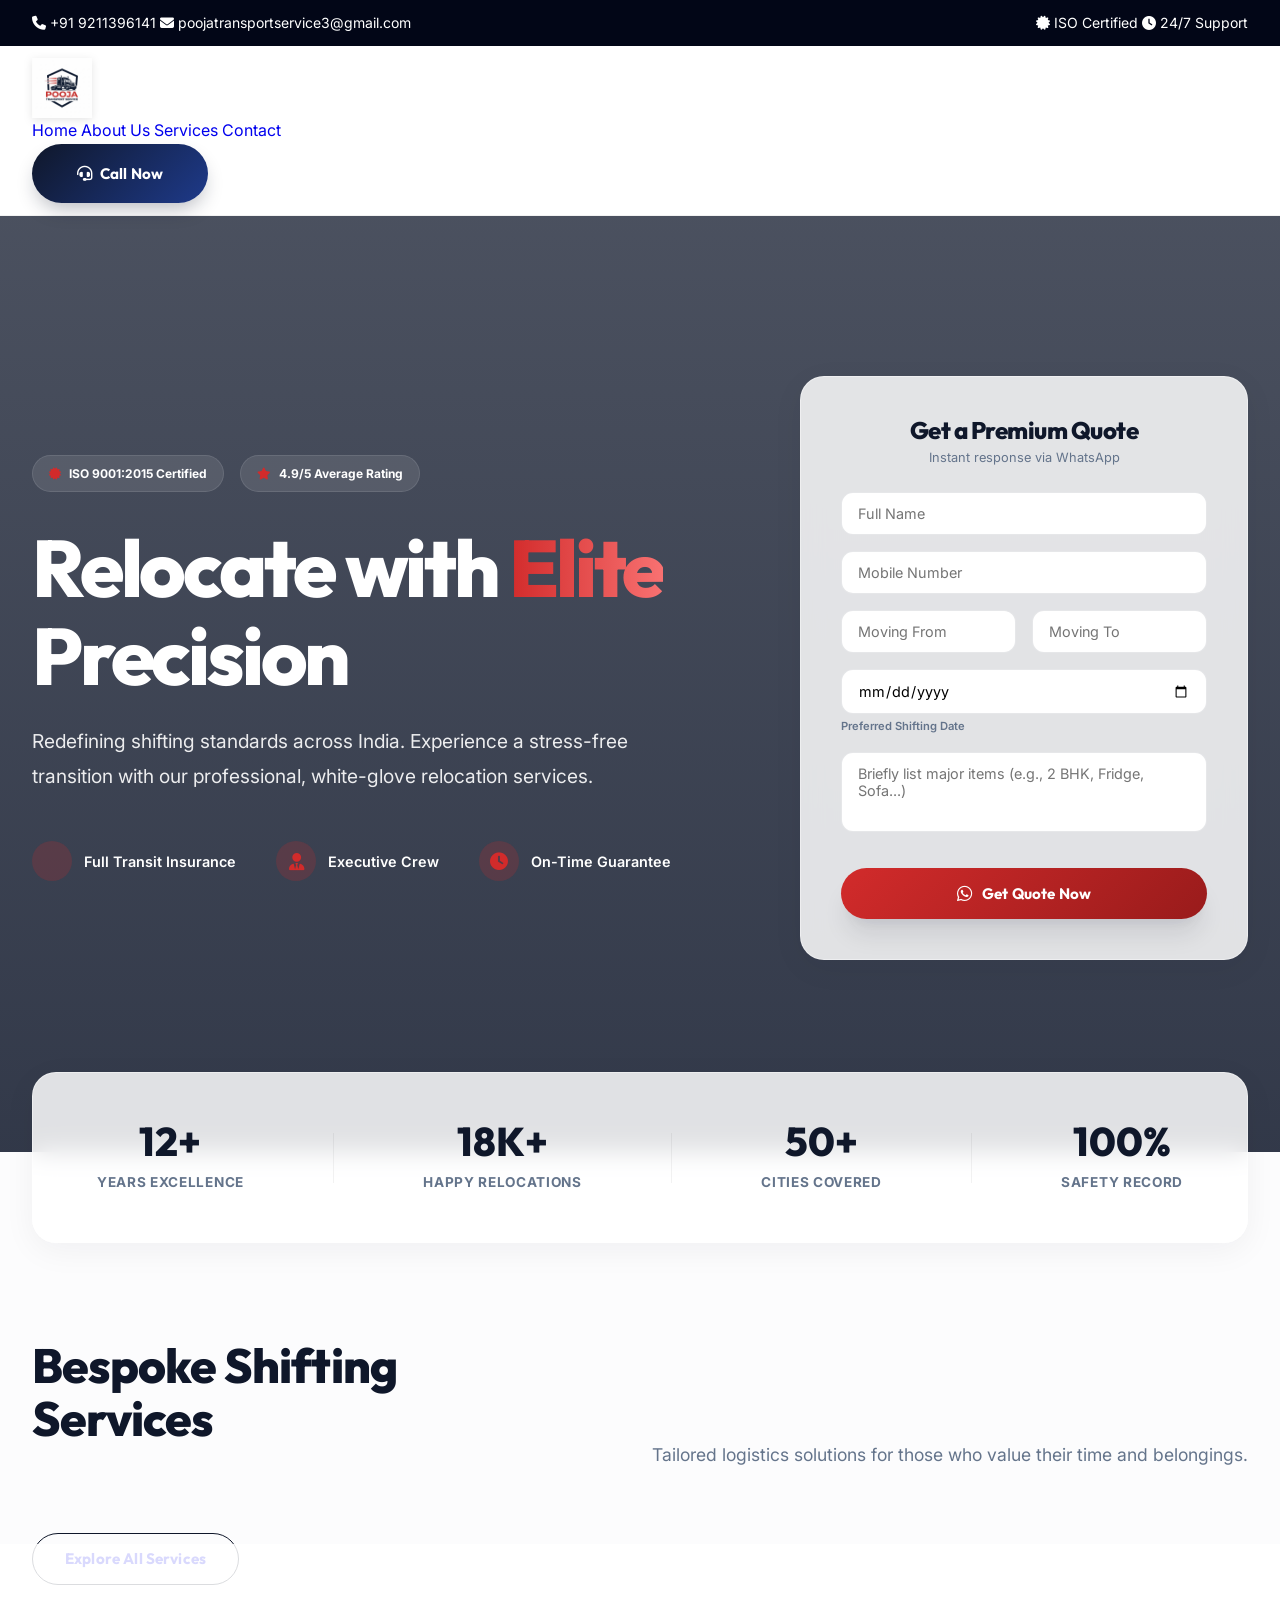
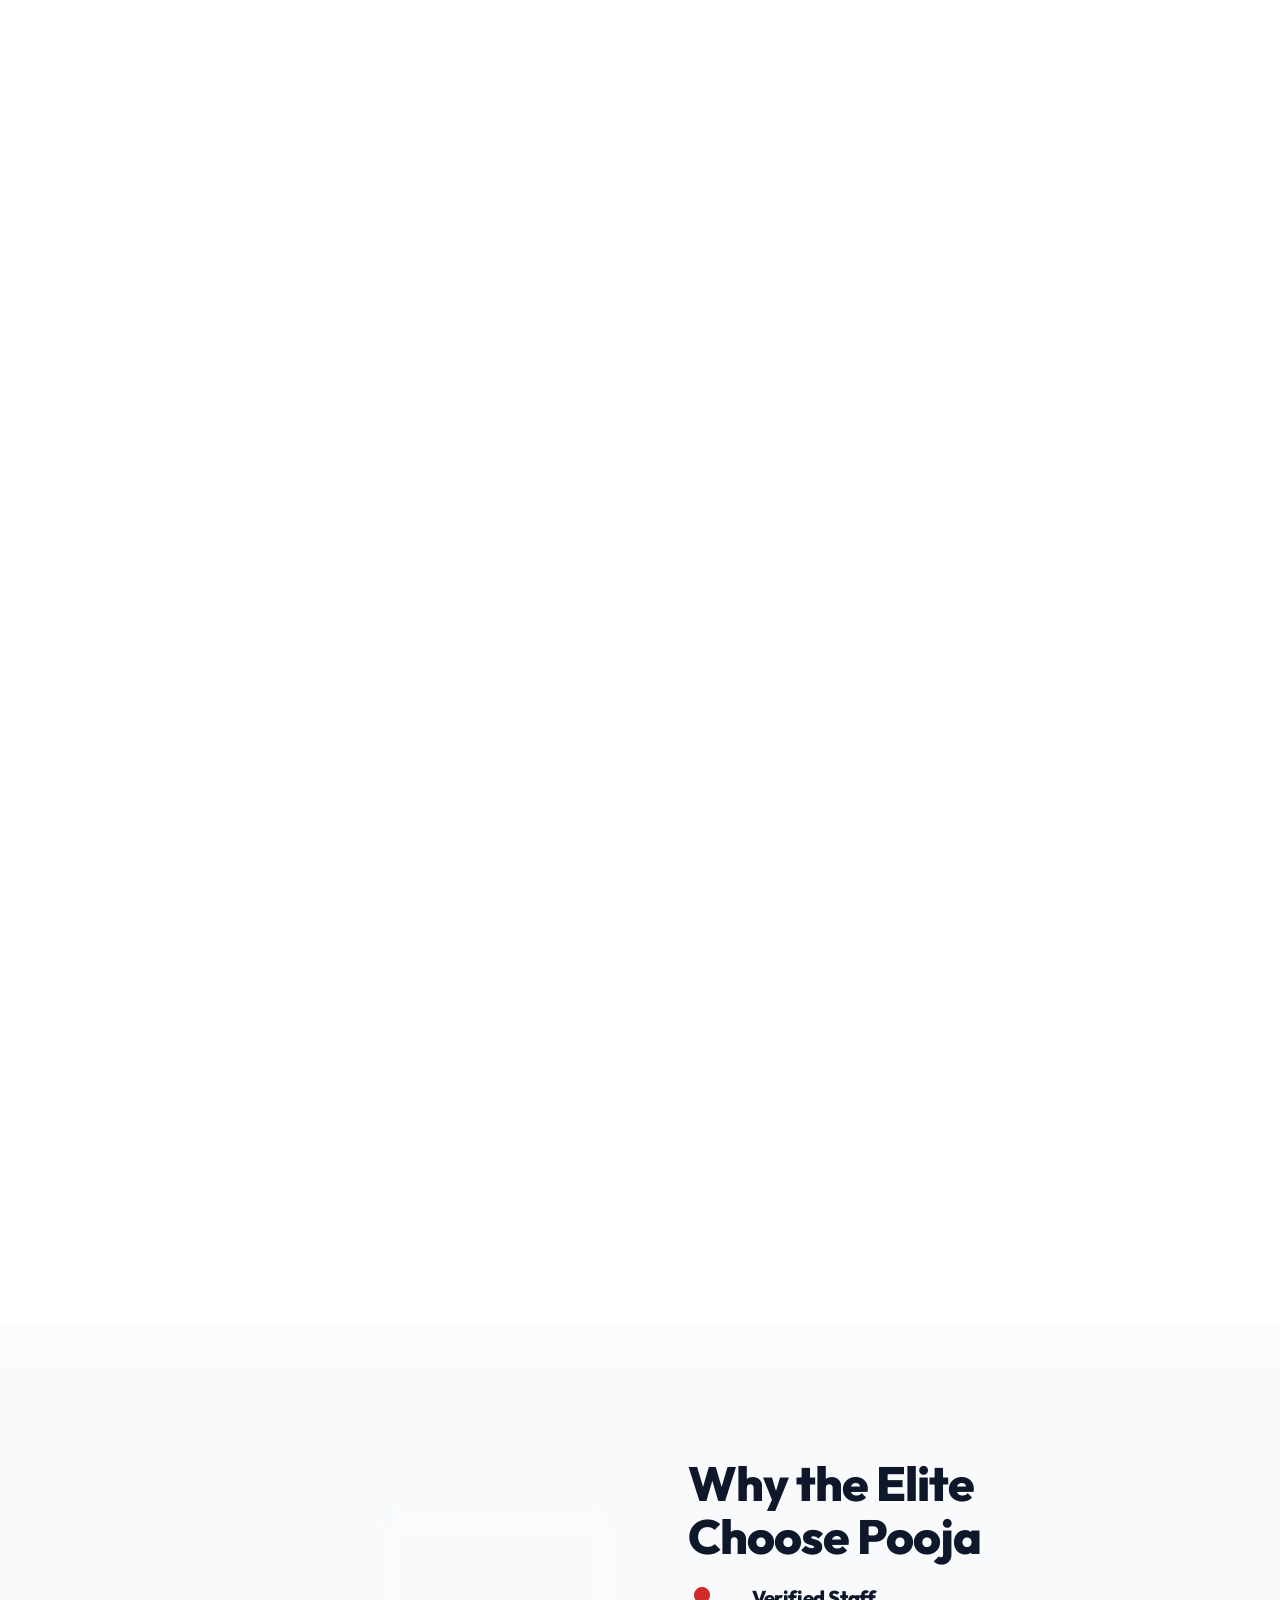
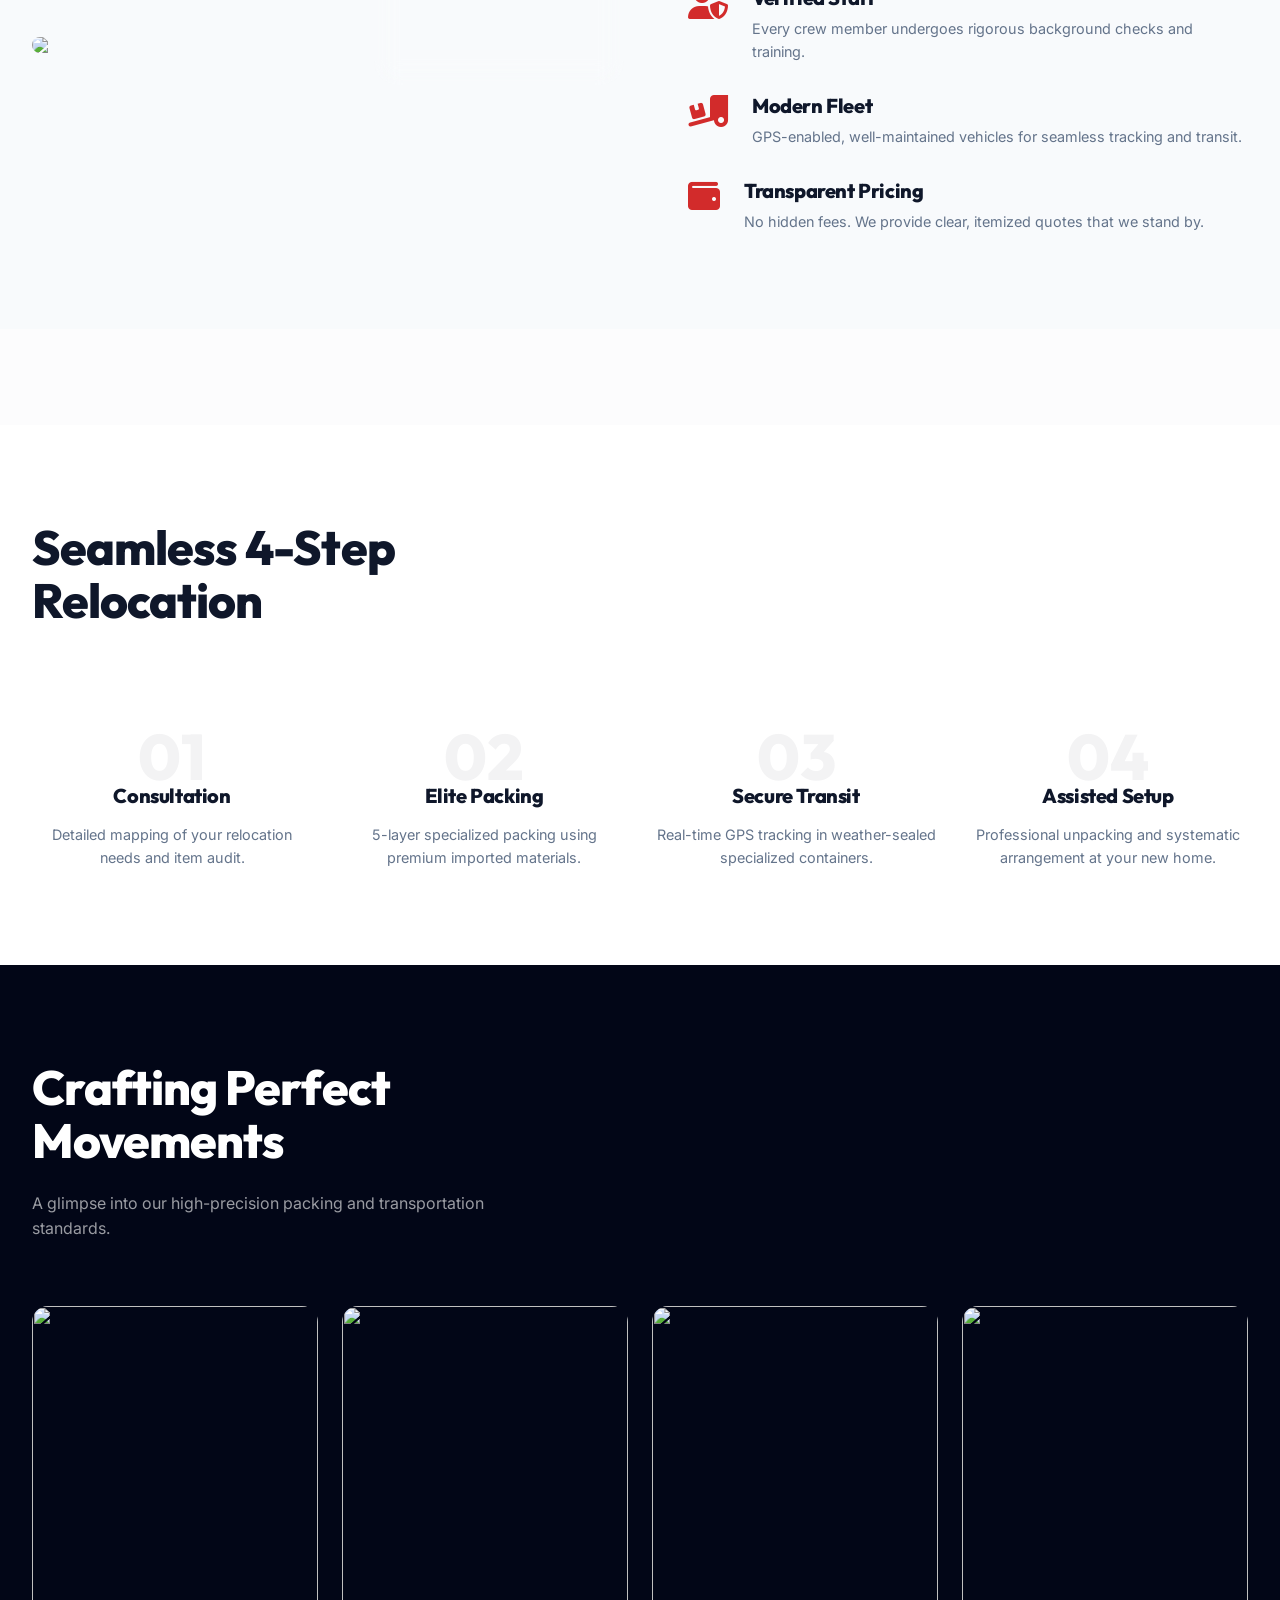
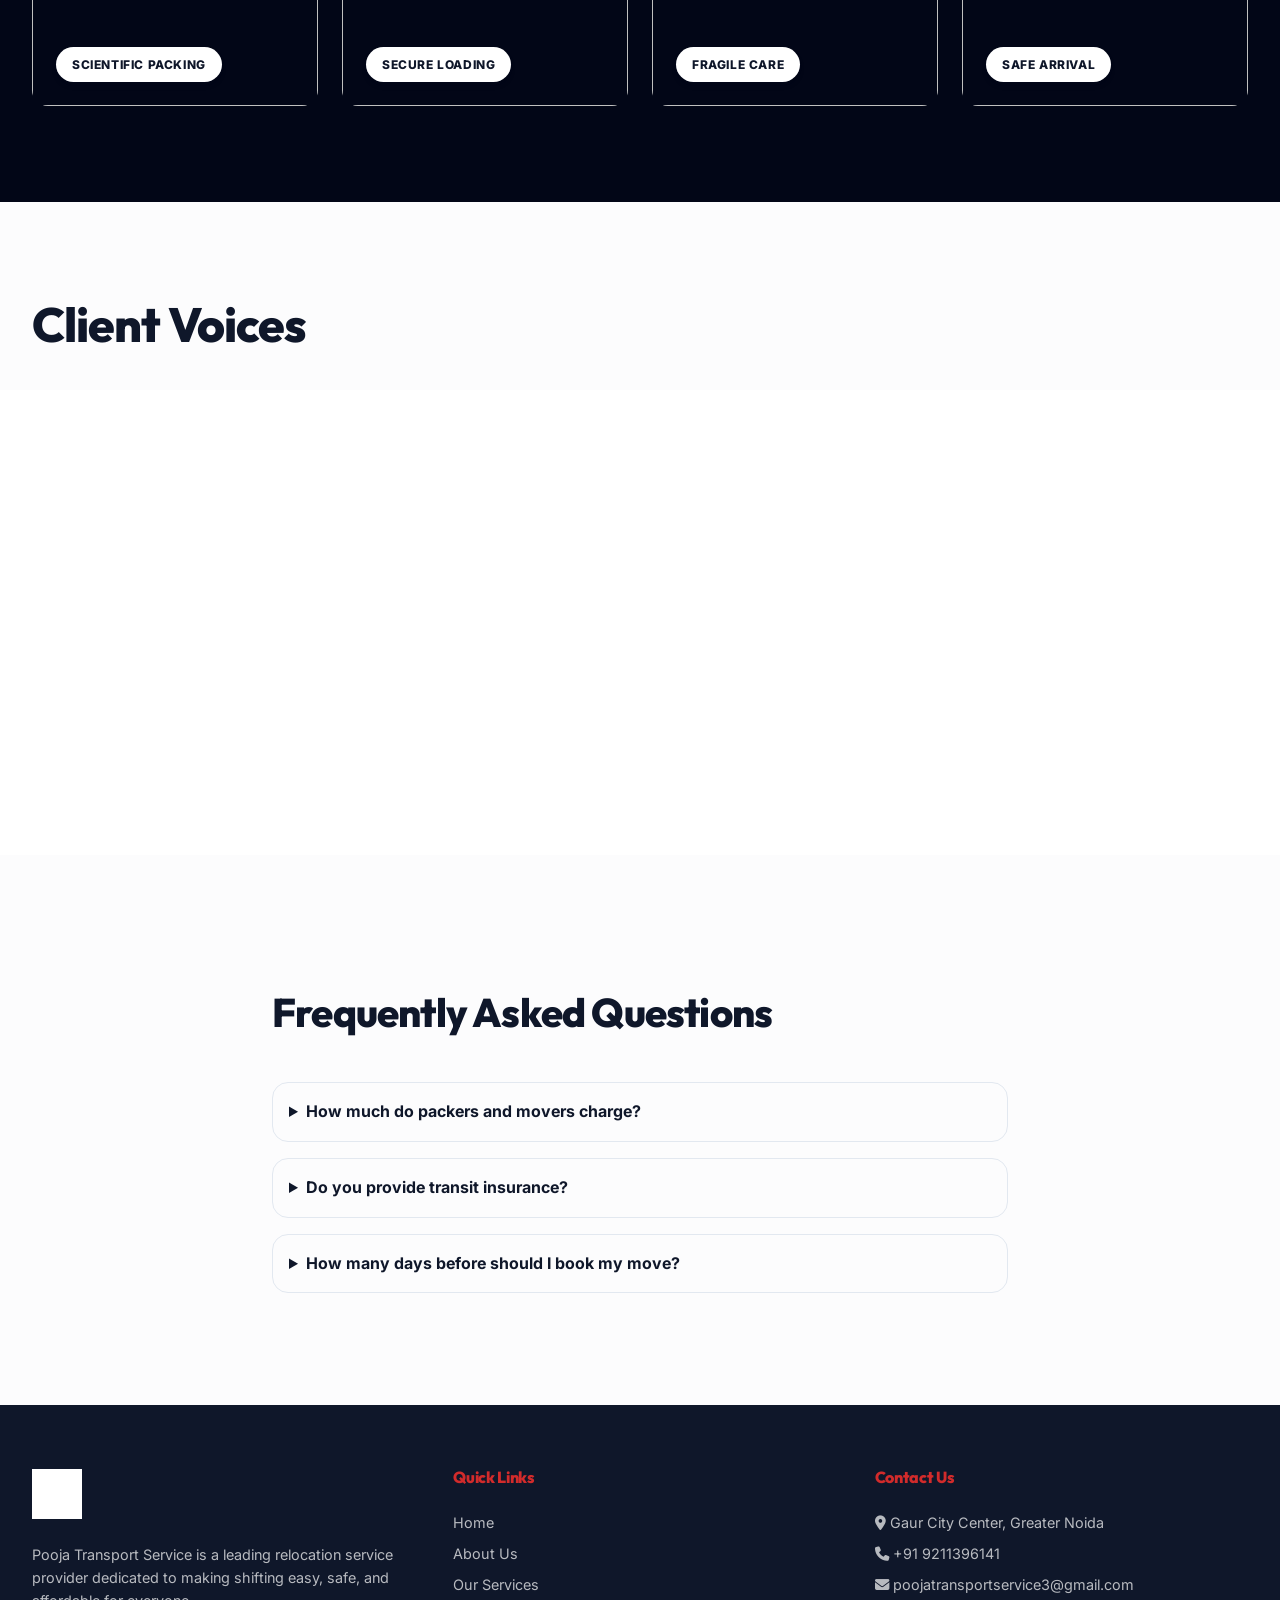
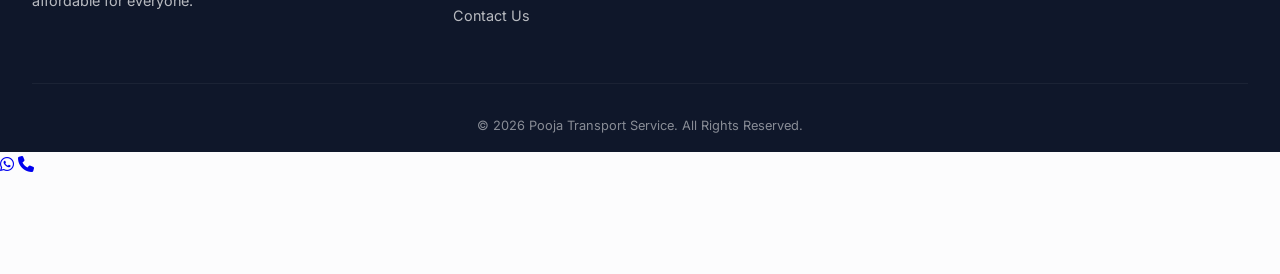
==== commit 0509397d: "Enhance mobile responsiveness for a clean, PC-like look" ====
--- a/index.html
+++ b/index.html
@@ -79,8 +79,9 @@
           <div class="hero-badge"><i class="fas fa-certificate"></i> ISO 9001:2015 Certified</div>
           <div class="hero-badge"><i class="fas fa-star"></i> 4.9/5 Average Rating</div>
         </div>
-        <h1 style="font-weight: 800; letter-spacing: -0.04em;">Relocate with <span style="background: linear-gradient(to right, var(--secondary), #f87171); -webkit-background-clip: text; -webkit-text-fill-color: transparent;">Elite</span> Precision</h1>
-        <p style="font-size: 1.2rem; line-height: 1.8; margin-bottom: 2.5rem; opacity: 0.9;">Redefining shifting standards across India. Experience a stress-free transition with our professional, white-glove relocation services.</p>
+        <h1 class="hero-title">Relocate with <span style="background: linear-gradient(to right, var(--secondary), #f87171); -webkit-background-clip: text; -webkit-text-fill-color: transparent;">Elite</span> Precision</h1>
+        <p class="hero-subtitle">Redefining shifting standards across India. Experience a stress-free transition with our professional, white-glove relocation services.</p>
+
         
         <div class="hero-features hide-mobile">
           <div class="h-feat"><i class="fas fa-shield-check"></i> <span>Full Transit Insurance</span></div>
@@ -155,11 +156,11 @@
   <!-- ================= SERVICES ================= -->
   <section class="section-padding" id="services">
     <div class="container">
-      <div style="display: flex; justify-content: space-between; align-items: flex-end; margin-bottom: 4rem;">
-        <div>
-            <h2 style="font-size: 3rem; color: var(--primary);">Bespoke Shifting <br>Services</h2>
-            <p style="color: var(--text-muted); margin-top: 1rem; max-width: 500px;">Tailored logistics solutions for those who value their time and belongings.</p>
-        </div>
+        <div class="section-header-flex">
+            <h2 class="section-title">Bespoke Shifting <br>Services</h2>
+            <p class="section-subtitle">Tailored logistics solutions for those who value their time and belongings.</p>
+        </div>
+
         <a href="service.html" class="btn" style="border: 1.5px solid var(--primary); padding: 0.8rem 2rem;">Explore All Services</a>
       </div>
 
@@ -209,7 +210,8 @@
             </div>
         </div>
         <div>
-            <h2 style="font-size: 3rem; margin-bottom: 2rem;">Why the Elite <br>Choose Pooja</h2>
+            <h2 class="section-title">Why the Elite <br>Choose Pooja</h2>
+
             <div style="display: grid; gap: 2rem;">
                 <div style="display: flex; gap: 1.5rem;">
                     <i class="fas fa-user-shield" style="font-size: 2rem; color: var(--secondary);"></i>
@@ -244,8 +246,9 @@
   <section class="section-padding" style="background: white;">
     <div class="container">
       <div class="text-center" style="margin-bottom: 5rem;">
-        <h2 style="font-size: 3rem; color: var(--primary);">Seamless 4-Step <br>Relocation</h2>
-      </div>
+        <h2 class="section-title">Seamless 4-Step <br>Relocation</h2>
+      </div>
+
 
       <div class="process-grid" style="display: grid; grid-template-columns: repeat(4, 1fr); gap: 2rem;">
         <div class="process-step" style="text-align: center;">
@@ -277,9 +280,10 @@
     <div class="container">
       <div style="display: flex; justify-content: space-between; align-items: flex-end; margin-bottom: 4rem;">
         <div>
-            <h2 style="font-size: 3rem; color: white;">Crafting Perfect <br>Movements</h2>
+            <h2 class="section-title" style="color: white;">Crafting Perfect <br>Movements</h2>
             <p style="color: rgba(255,255,255,0.6); margin-top: 1rem; max-width: 500px;">A glimpse into our high-precision packing and transportation standards.</p>
         </div>
+
       </div>
       
       <div class="gallery-grid" style="display: grid; grid-template-columns: repeat(4, 1fr); gap: 1.5rem;">
@@ -307,8 +311,9 @@
   <section class="section-padding" style="background: #fcfcfd;">
     <div class="container">
       <div class="text-center" style="margin-bottom: 5rem;">
-        <h2 style="font-size: 3rem; color: var(--primary);">Client Voices</h2>
-      </div>
+        <h2 class="section-title">Client Voices</h2>
+      </div>
+
 
       <div class="testimonials-grid-premium" style="display: grid; grid-template-columns: repeat(3, 1fr); gap: 3rem;">
         <div class="testimonial-card-premium glass-card" style="padding: 3rem; position: relative;">
--- a/Css/redesign.css
+++ b/Css/redesign.css
@@ -112,6 +112,13 @@
   margin: 0 auto;
   padding: 0 2rem;
 }
+
+@media (max-width: 768px) {
+  .container {
+    padding: 0 1.25rem;
+  }
+}
+
 
 .section-padding {
   padding: 6rem 0;
@@ -190,6 +197,50 @@
   border-bottom: 1px solid rgba(0,0,0,0.05);
 }
 
+/* --- Common Typography --- */
+.hero-title {
+  font-weight: 800;
+  letter-spacing: -0.04em;
+  color: white;
+}
+
+.hero-subtitle {
+  font-size: 1.2rem;
+  line-height: 1.8;
+  margin-bottom: 2.5rem;
+  opacity: 0.9;
+  color: white;
+}
+
+.section-title {
+  font-size: 3rem;
+  color: var(--primary);
+  margin-bottom: 1.5rem;
+}
+
+.section-subtitle {
+  color: var(--text-muted);
+  font-size: 1.1rem;
+  max-width: 600px;
+}
+
+.section-header-flex {
+  display: flex;
+  justify-content: space-between;
+  align-items: flex-end;
+  margin-bottom: 4rem;
+}
+
+@media (max-width: 768px) {
+  .section-header-flex {
+    flex-direction: column;
+    align-items: center;
+    text-align: center;
+    gap: 1.5rem;
+  }
+}
+
+
 .new-logo img {
   height: 60px;
   filter: drop-shadow(0 2px 4px rgba(0,0,0,0.1));
@@ -235,6 +286,13 @@
   color: white;
   margin-bottom: 1.5rem;
 }
+
+.page-hero h1 {
+  font-size: 4rem;
+  color: white;
+  margin-bottom: 1rem;
+}
+
 
 .hero-badges {
   display: flex;
@@ -535,31 +593,131 @@
   .hero-text h1 { font-size: 3.5rem; }
   .hero-content { grid-template-columns: 1fr; gap: 4rem; text-align: center; }
   .hero-badges, .hero-features { justify-content: center; }
-  .services-grid, .process-grid, .testimonials-grid-premium { grid-template-columns: repeat(2, 1fr) !important; }
+  .services-grid, .process-grid, .testimonials-grid-premium { grid-template-columns: repeat(2, 1fr) !important; gap: 1.5rem !important; }
   .gallery-grid { grid-template-columns: repeat(2, 1fr) !important; }
 }
 
 @media (max-width: 768px) {
-  .hero-text h1 { font-size: 2.8rem; }
-  .new-logo img { height: 50px; }
+  .section-padding { padding: 4rem 0; }
+  
+  .hero-text h1 { 
+    font-size: 2.5rem; 
+    line-height: 1.2;
+  }
+  
+  .hero-text p {
+    font-size: 1rem !important;
+    margin-bottom: 2rem !important;
+  }
+
+  .new-logo img { height: 45px; }
   .new-nav { display: none; }
   .mobile-toggle { display: flex; }
-  .floating-stats { margin-top: -3rem; }
-  .stats-wrapper { padding: 2rem; flex-wrap: wrap; gap: 2rem; justify-content: center; }
+  
+  .floating-stats { margin-top: -4rem; }
+  .stats-wrapper { 
+    padding: 1.5rem; 
+    display: grid;
+    grid-template-columns: repeat(2, 1fr);
+    gap: 1.5rem;
+  }
+  .stat-item {
+    padding: 0.5rem;
+  }
+  .stat-num { font-size: 1.75rem; }
+  .stat-txt { font-size: 0.7rem; }
   .stat-divider { display: none; }
-  .services-grid, .process-grid, .testimonials-grid-premium, .gallery-grid { grid-template-columns: 1fr !important; }
-  
+
+  .page-hero {
+    padding: 4rem 0 !important;
+  }
+
+  .page-hero h1 {
+    font-size: 2.25rem !important;
+  }
+
+  .page-hero p {
+    font-size: 1.1rem !important;
+  }
+
+  /* Cleaner Grids - 2 columns for smaller cards makes it look more "PC-like" */
+  .services-grid { 
+    grid-template-columns: 1fr !important; 
+    gap: 1.5rem !important; 
+  }
+  
+  .process-grid {
+    grid-template-columns: repeat(2, 1fr) !important;
+    gap: 1.5rem !important;
+  }
+  
+  .testimonials-grid-premium {
+    grid-template-columns: 1fr !important;
+  }
+
+  .features-grid {
+    grid-template-columns: 1fr !important;
+    gap: 1.5rem !important;
+  }
+
+  .feature-card {
+    padding: 1.5rem !important;
+  }
+
+  
+  .gallery-grid {
+    grid-template-columns: repeat(2, 1fr) !important;
+    gap: 1rem !important;
+  }
+
+  .gallery-item-premium {
+    height: 250px;
+  }
+
+  /* Section Headings */
+  .section-padding h2 {
+    font-size: 2rem !important;
+    line-height: 1.3 !important;
+    text-align: center;
+  }
+  
+  .section-padding div[style*="justify-content: space-between"] {
+    flex-direction: column;
+    align-items: center !important;
+    text-align: center;
+    gap: 2rem;
+  }
+
   .mobile-only-bar { 
     display: flex;
-    gap: 1rem;
-  }
+    gap: 0.75rem;
+    padding: 0.85rem 1.25rem;
+    border-radius: 20px 20px 0 0;
+  }
+  
   .mobile-only-bar .btn { 
     flex: 1; 
-    padding: 1rem; 
-    border-radius: 16px;
-    font-size: 0.9rem;
+    padding: 0.85rem; 
+    border-radius: 12px;
+    font-size: 0.85rem;
     box-shadow: var(--shadow-md);
   }
-}
-
-
+
+  /* Form spacing */
+  .quote-form-card {
+    padding: 1.5rem !important;
+  }
+}
+
+@media (max-width: 480px) {
+  .process-grid {
+    grid-template-columns: 1fr !important;
+  }
+  
+  .hero-text h1 {
+    font-size: 2.2rem;
+  }
+}
+
+
+
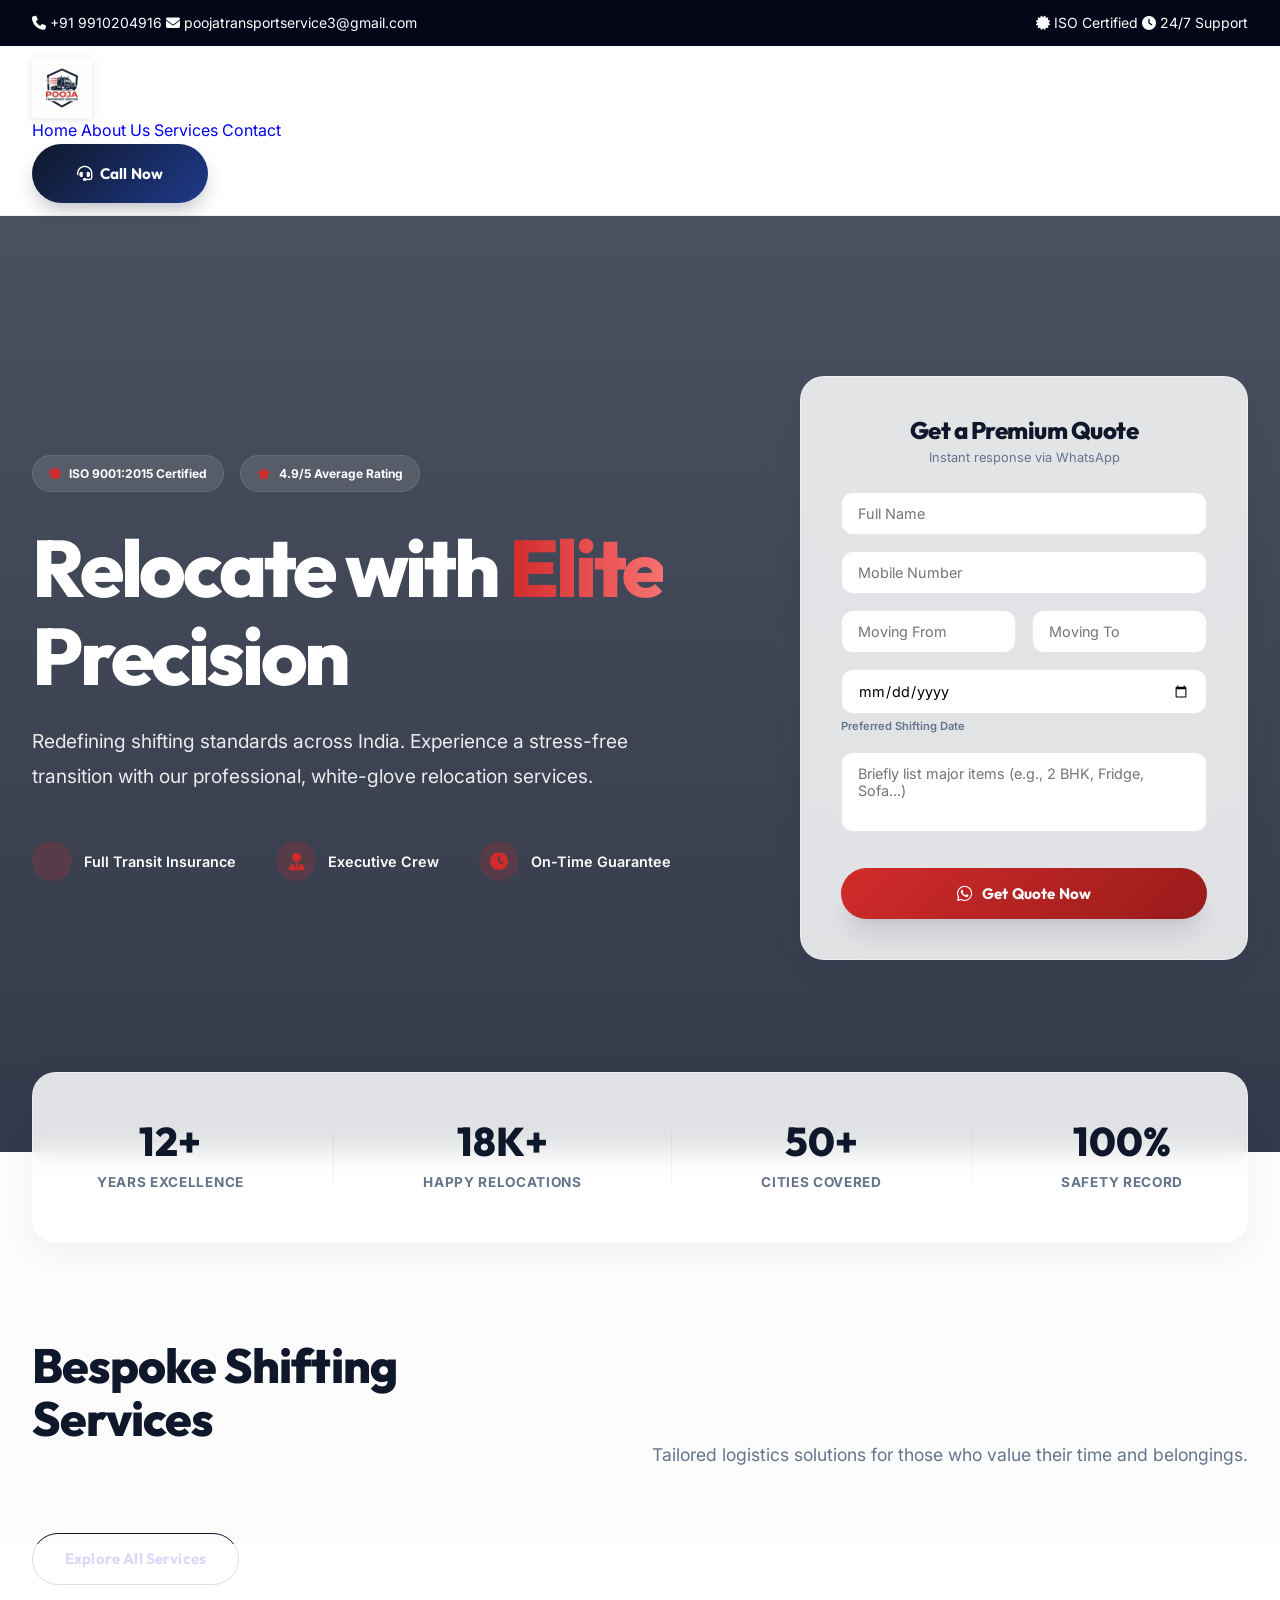
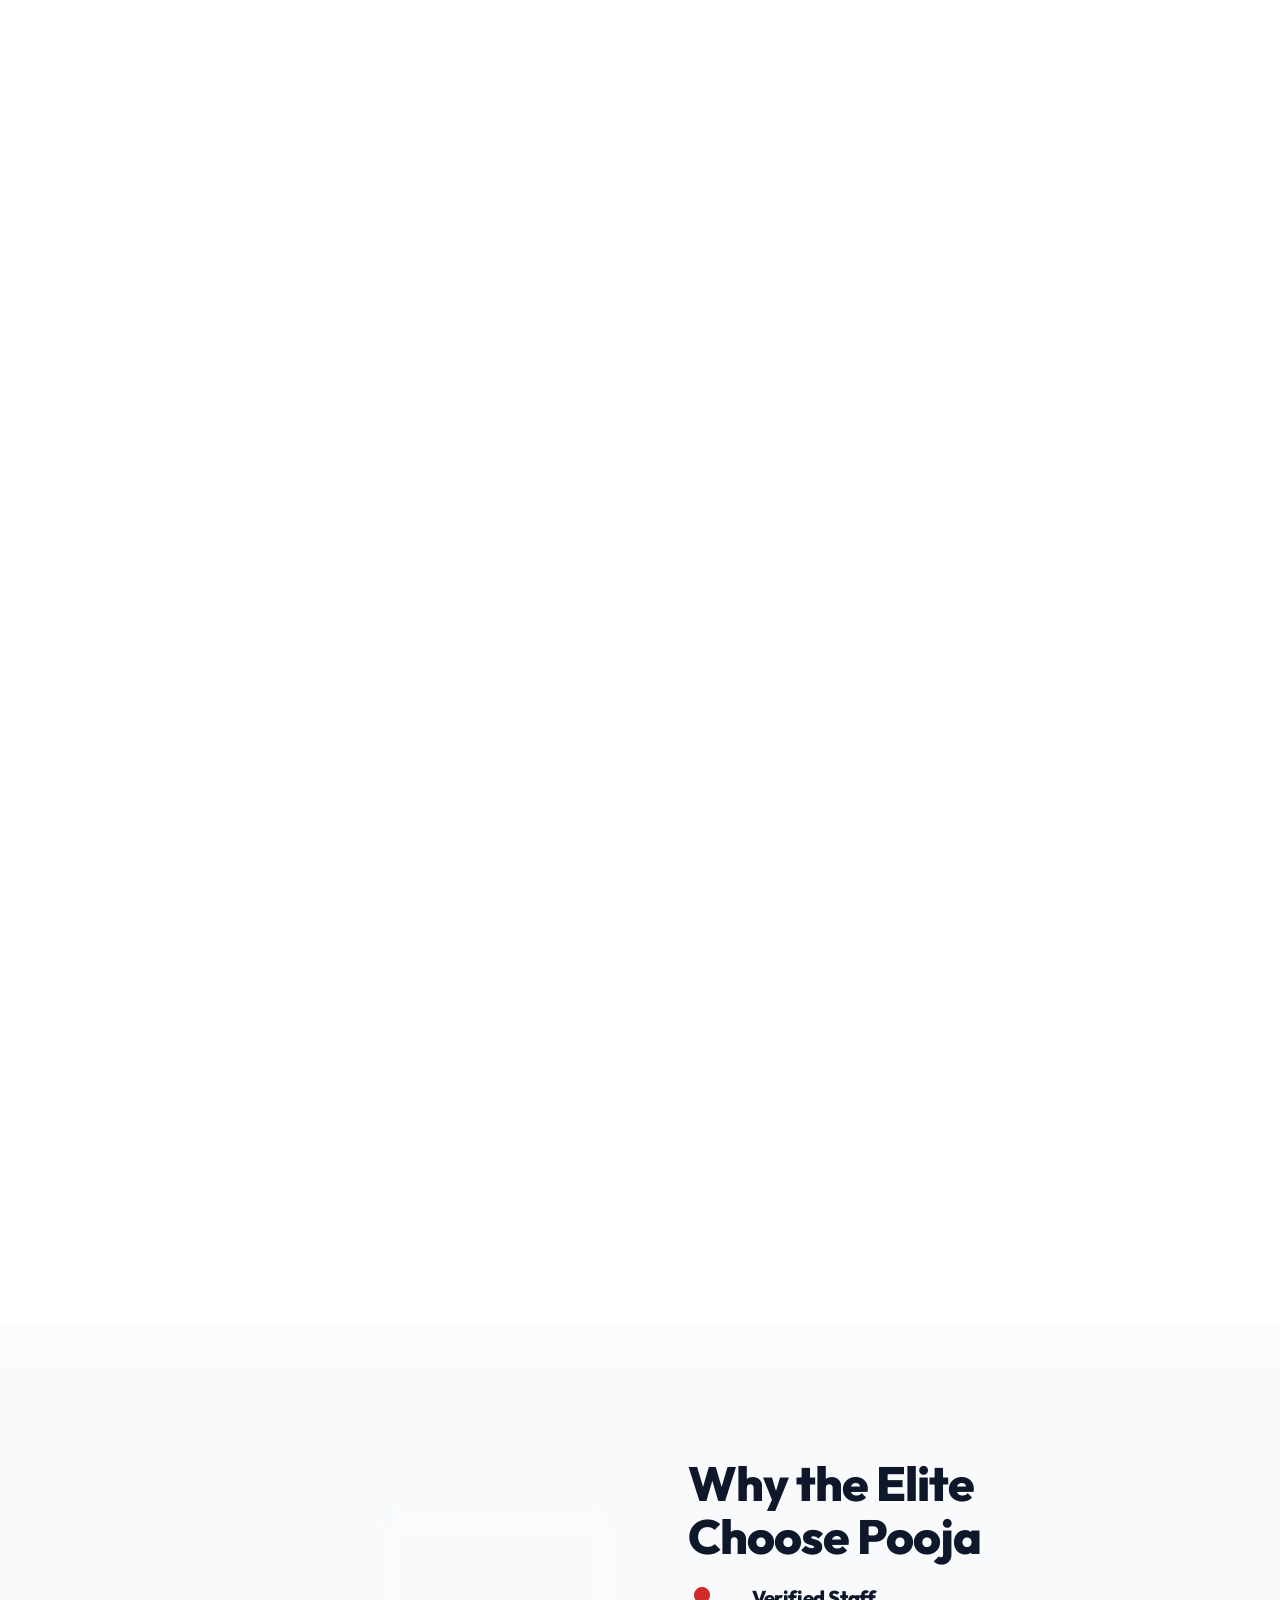
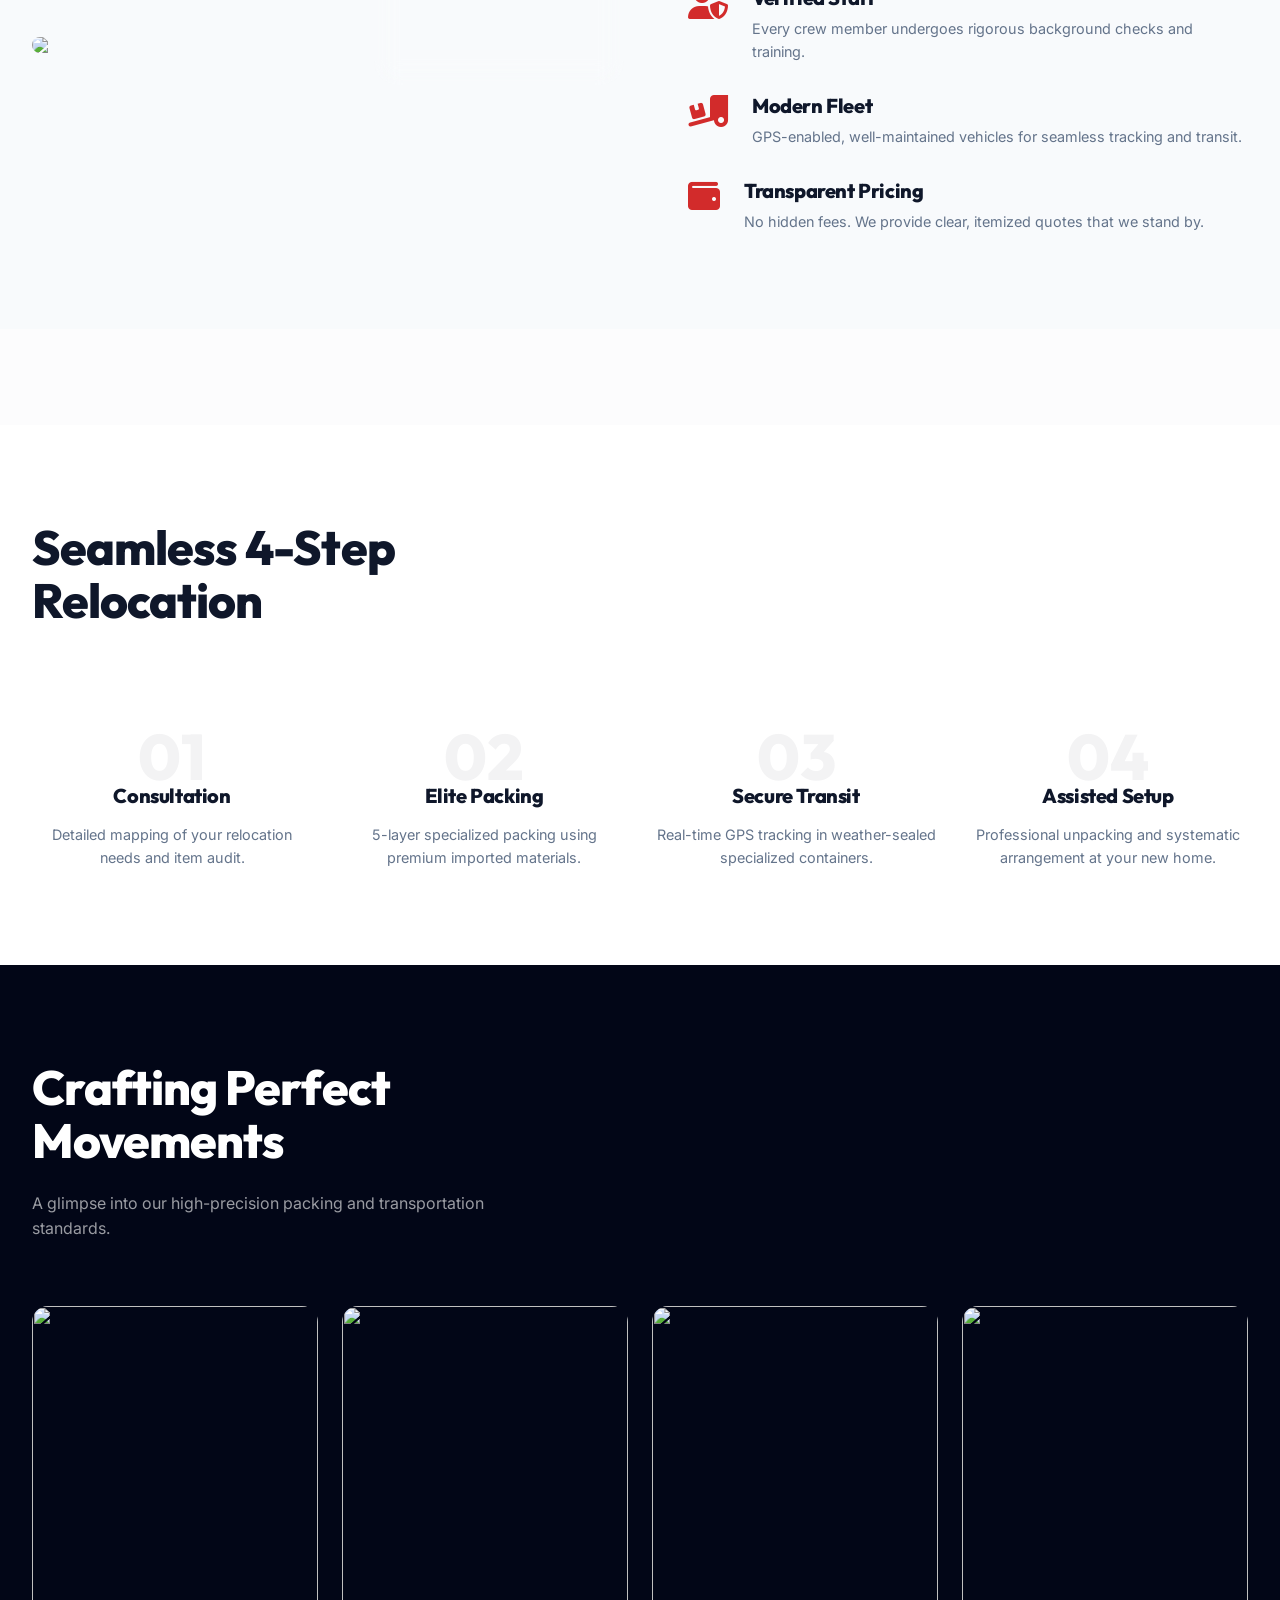
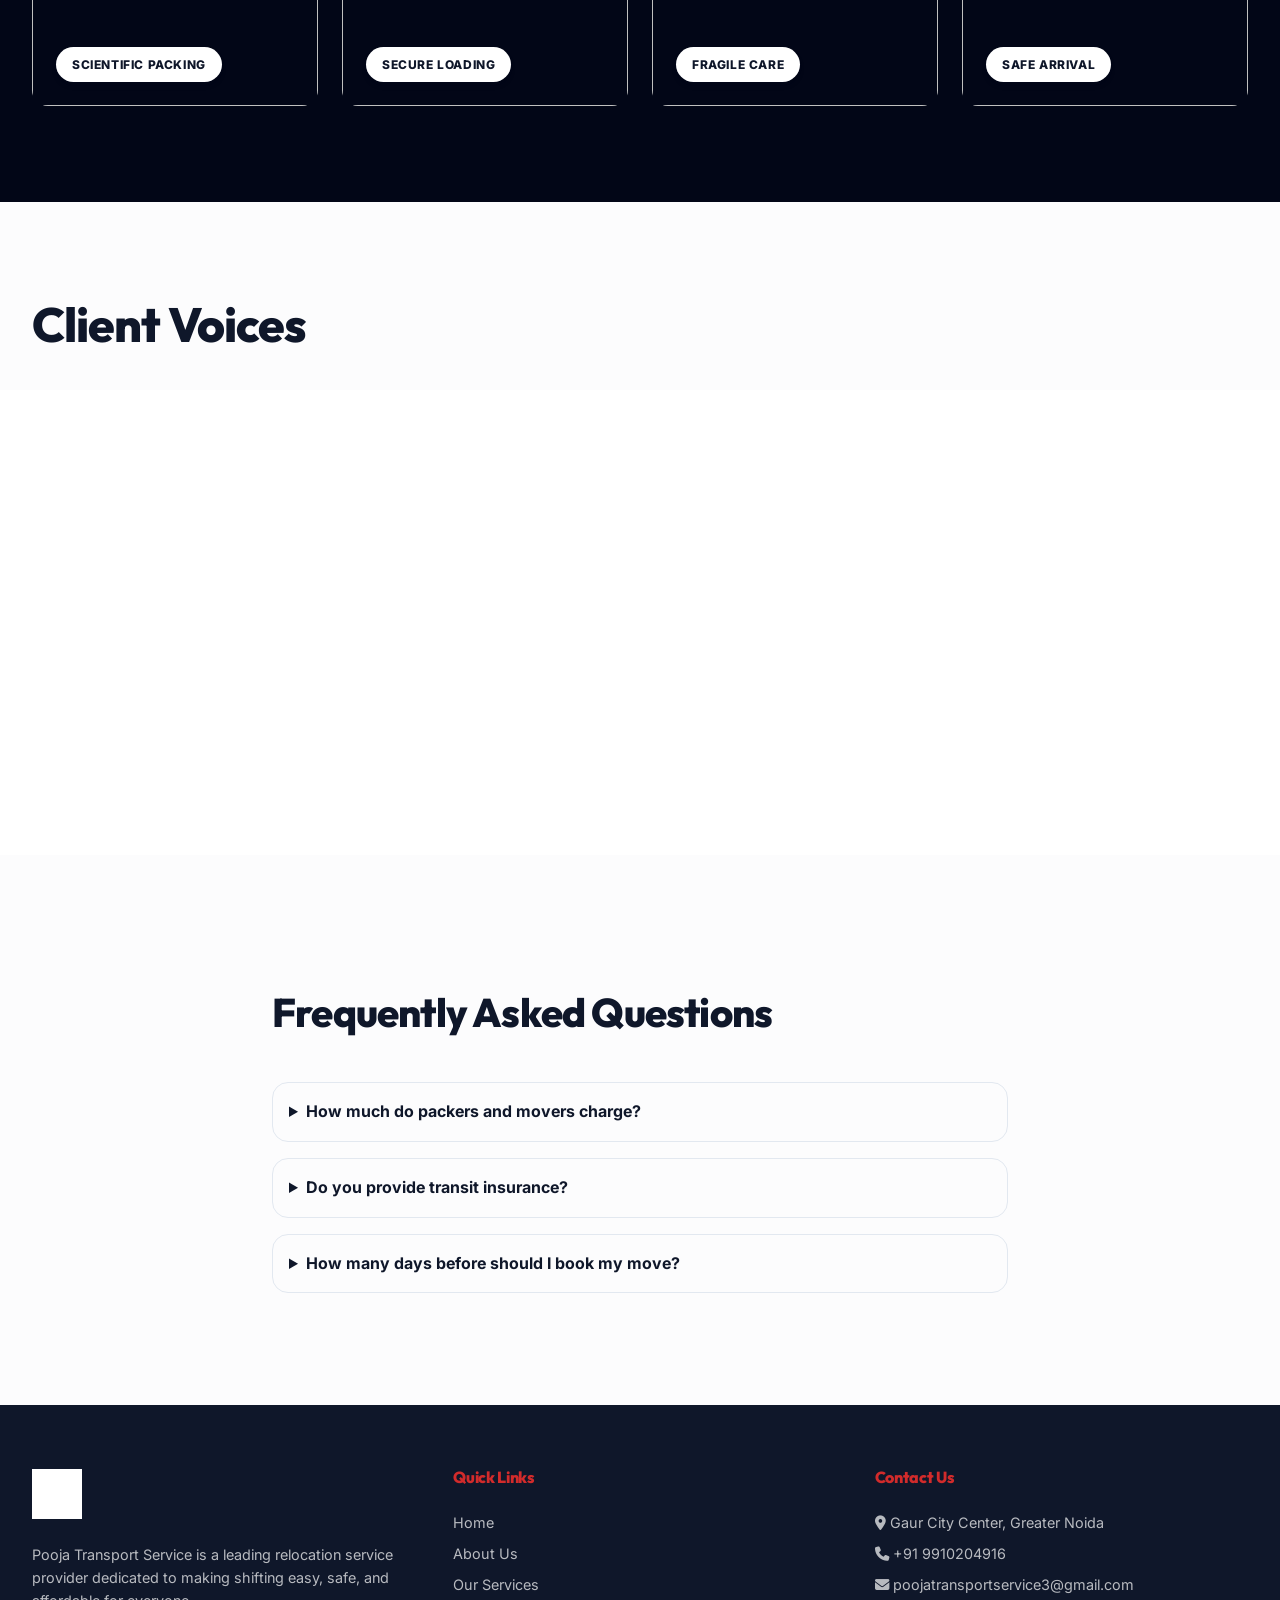
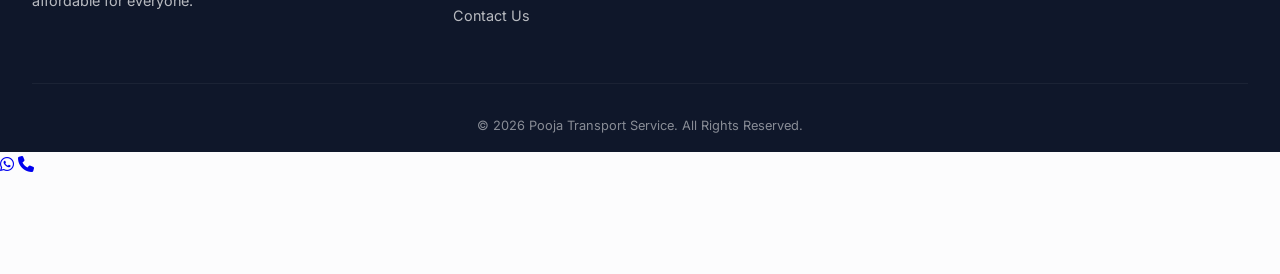
==== commit 667bee9b: "Update contact mobile number to 9910204916 across all pages" ====
--- a/index.html
+++ b/index.html
@@ -29,7 +29,7 @@
       <a href="service.html" onclick="toggleMenu()"><i class="fas fa-truck"></i> Services</a>
       <a href="contact.html" onclick="toggleMenu()"><i class="fas fa-envelope"></i> Contact</a>
       <hr style="margin: 1rem 0; opacity: 0.1;">
-      <a href="tel:+919211396141" class="btn btn-primary" style="width: 100%;"><i class="fas fa-phone"></i> Call Now</a>
+      <a href="tel:+919910204916" class="btn btn-primary" style="width: 100%;"><i class="fas fa-phone"></i> Call Now</a>
     </nav>
   </div>
 
@@ -37,7 +37,7 @@
   <div class="new-topbar">
     <div class="container">
       <div class="topbar-info">
-        <span><i class="fas fa-phone"></i> +91 9211396141</span>
+        <span><i class="fas fa-phone"></i> +91 9910204916</span>
         <span class="hide-mobile"><i class="fas fa-envelope"></i> poojatransportservice3@gmail.com</span>
       </div>
       
@@ -65,7 +65,7 @@
       <div class="mobile-toggle" onclick="toggleMenu()">
         <i class="fas fa-bars"></i>
       </div>
-      <a href="tel:+919211396141" class="btn btn-primary hide-mobile">
+      <a href="tel:+919910204916" class="btn btn-primary hide-mobile">
         <i class="fas fa-headset" style="margin-right: 8px;"></i> Call Now
       </a>
     </div>
@@ -399,7 +399,7 @@
         <div>
           <h4 style="margin-bottom: 1.5rem; color: var(--secondary);">Contact Us</h4>
           <p style="opacity: 0.7; font-size: 0.9rem; margin-bottom: 0.5rem;"><i class="fas fa-map-marker-alt"></i> Gaur City Center, Greater Noida</p>
-          <p style="opacity: 0.7; font-size: 0.9rem; margin-bottom: 0.5rem;"><i class="fas fa-phone"></i> +91 9211396141</p>
+          <p style="opacity: 0.7; font-size: 0.9rem; margin-bottom: 0.5rem;"><i class="fas fa-phone"></i> +91 9910204916</p>
           <p style="opacity: 0.7; font-size: 0.9rem;"><i class="fas fa-envelope"></i> poojatransportservice3@gmail.com</p>
         </div>
       </div>
@@ -411,13 +411,13 @@
 
   <!-- ================= STICKY ACTIONS ================= -->
   <div class="sticky-actions hide-mobile">
-    <a href="https://wa.me/919211396141" class="action-btn btn-whatsapp" target="_blank"><i class="fab fa-whatsapp"></i></a>
-    <a href="tel:+919211396141" class="action-btn btn-call"><i class="fas fa-phone"></i></a>
+    <a href="https://wa.me/919910204916" class="action-btn btn-whatsapp" target="_blank"><i class="fab fa-whatsapp"></i></a>
+    <a href="tel:+919910204916" class="action-btn btn-call"><i class="fas fa-phone"></i></a>
   </div>
 
   <div class="mobile-only-bar">
-    <a href="tel:+919211396141" class="btn btn-primary" style="background-color: var(--primary); color: white;"><i class="fas fa-phone"></i> Call Now</a>
-    <a href="https://wa.me/919211396141" class="btn btn-secondary" style="background-color: var(--secondary); color: var(--text-dark);"><i class="fab fa-whatsapp"></i> WhatsApp</a>
+    <a href="tel:+919910204916" class="btn btn-primary" style="background-color: var(--primary); color: white;"><i class="fas fa-phone"></i> Call Now</a>
+    <a href="https://wa.me/919910204916" class="btn btn-secondary" style="background-color: var(--secondary); color: var(--text-dark);"><i class="fab fa-whatsapp"></i> WhatsApp</a>
   </div>
 
   <script>
--- a/Css/redesign.css
+++ b/Css/redesign.css
@@ -196,6 +196,13 @@
   padding: 0.75rem 0;
   border-bottom: 1px solid rgba(0,0,0,0.05);
 }
+
+@media (max-width: 768px) {
+  .new-header {
+    position: relative;
+  }
+}
+
 
 /* --- Common Typography --- */
 .hero-title {
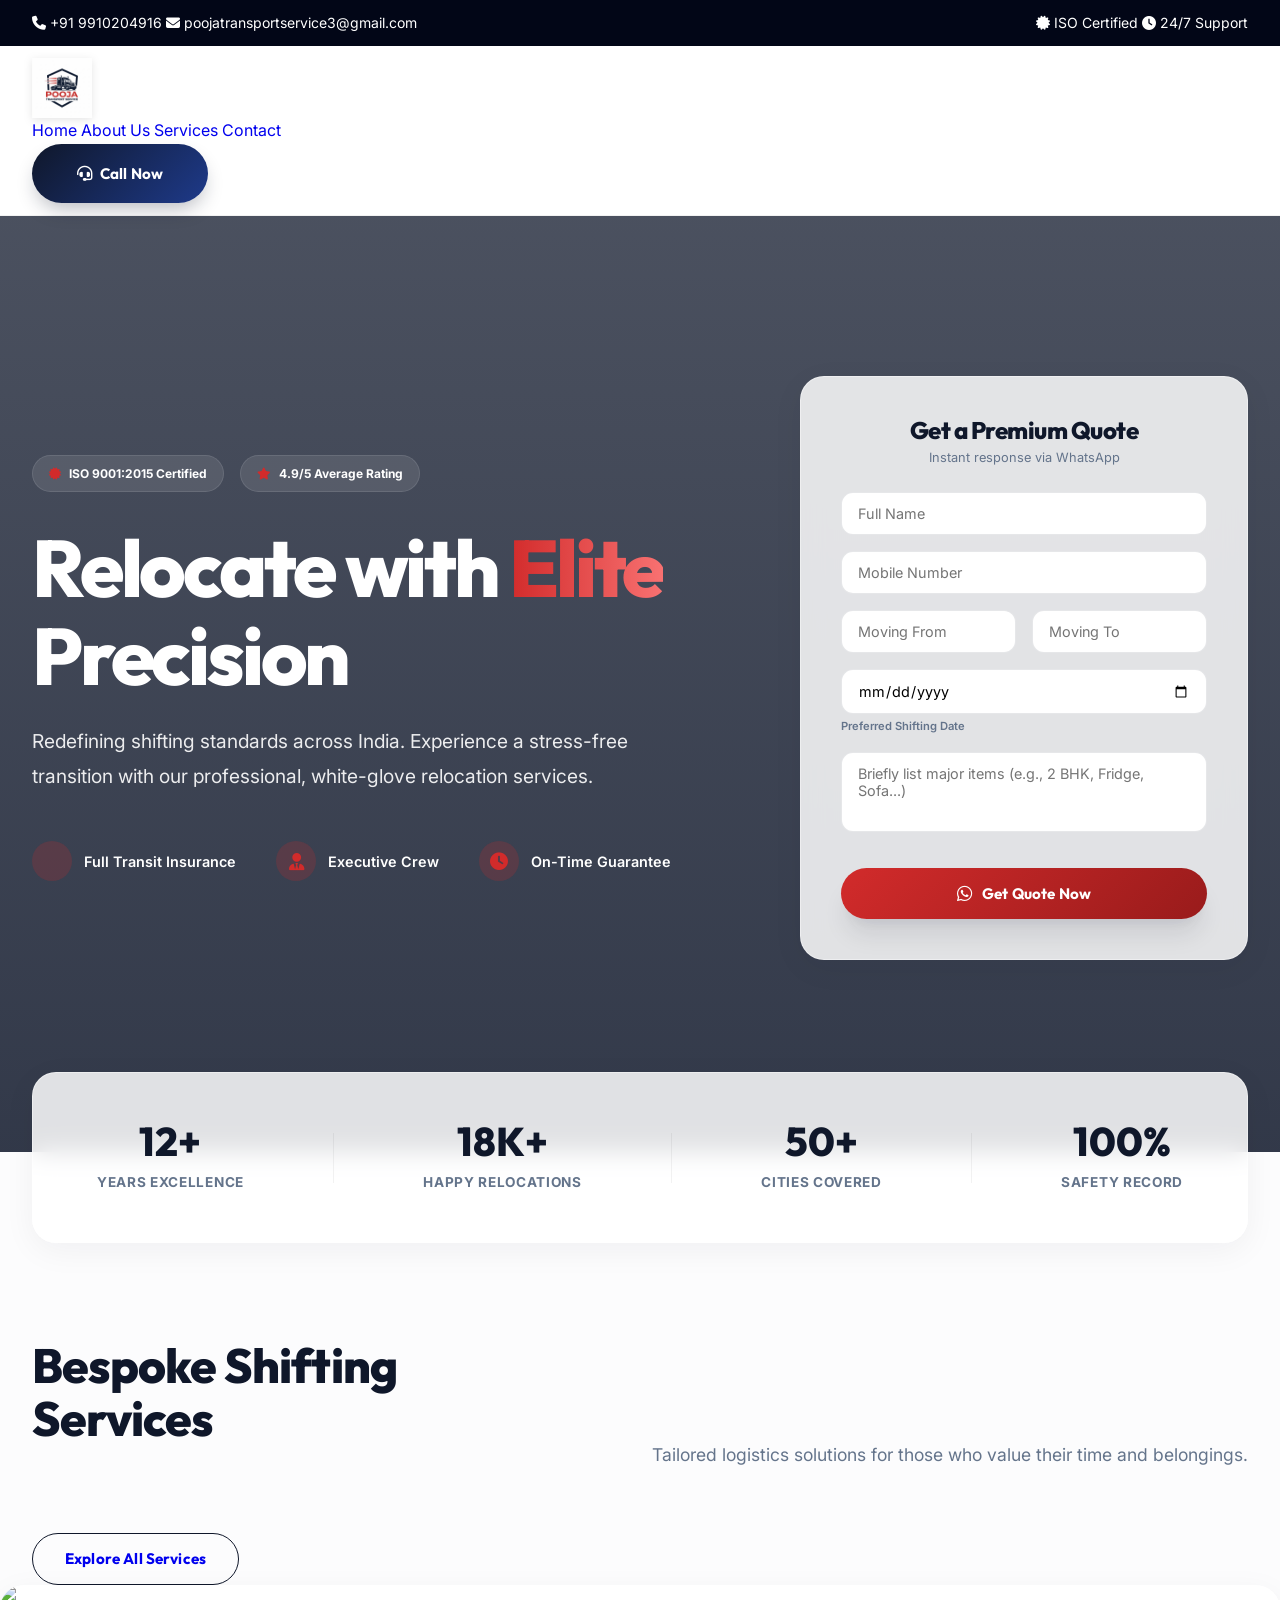
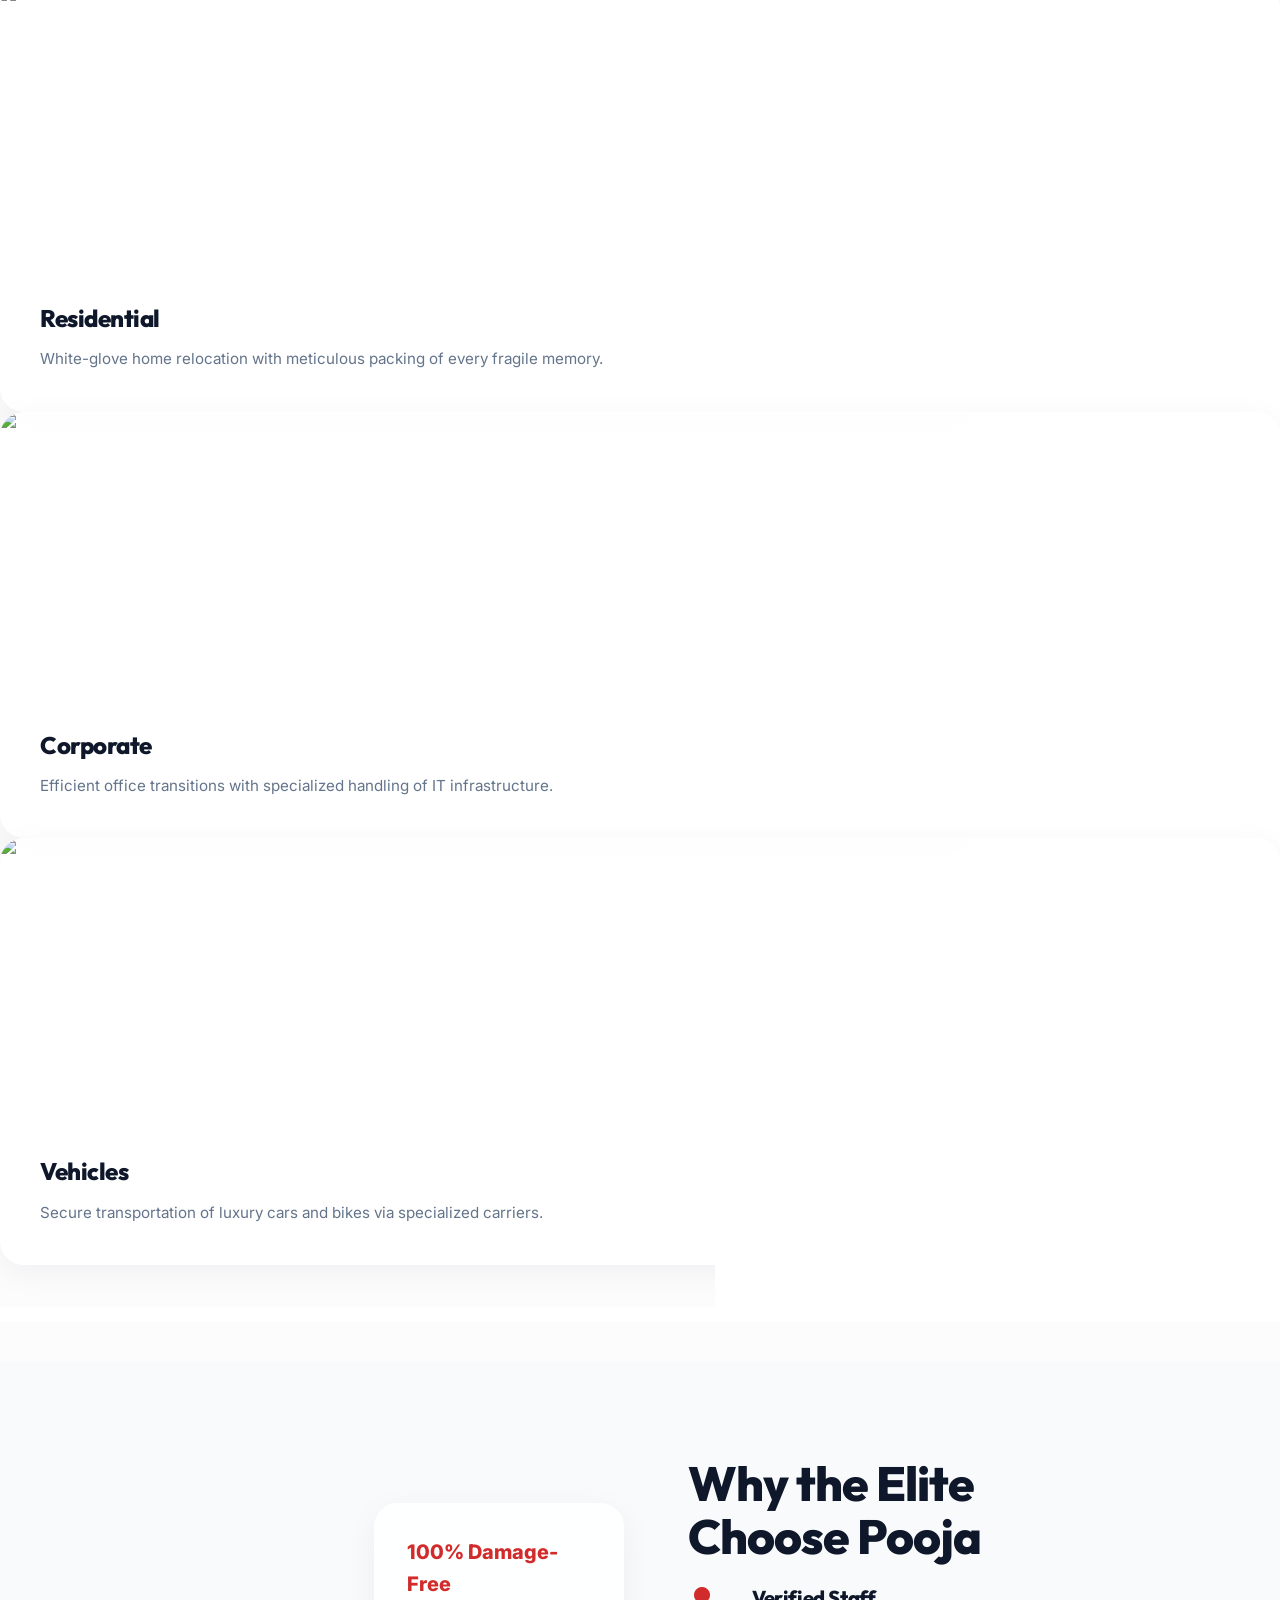
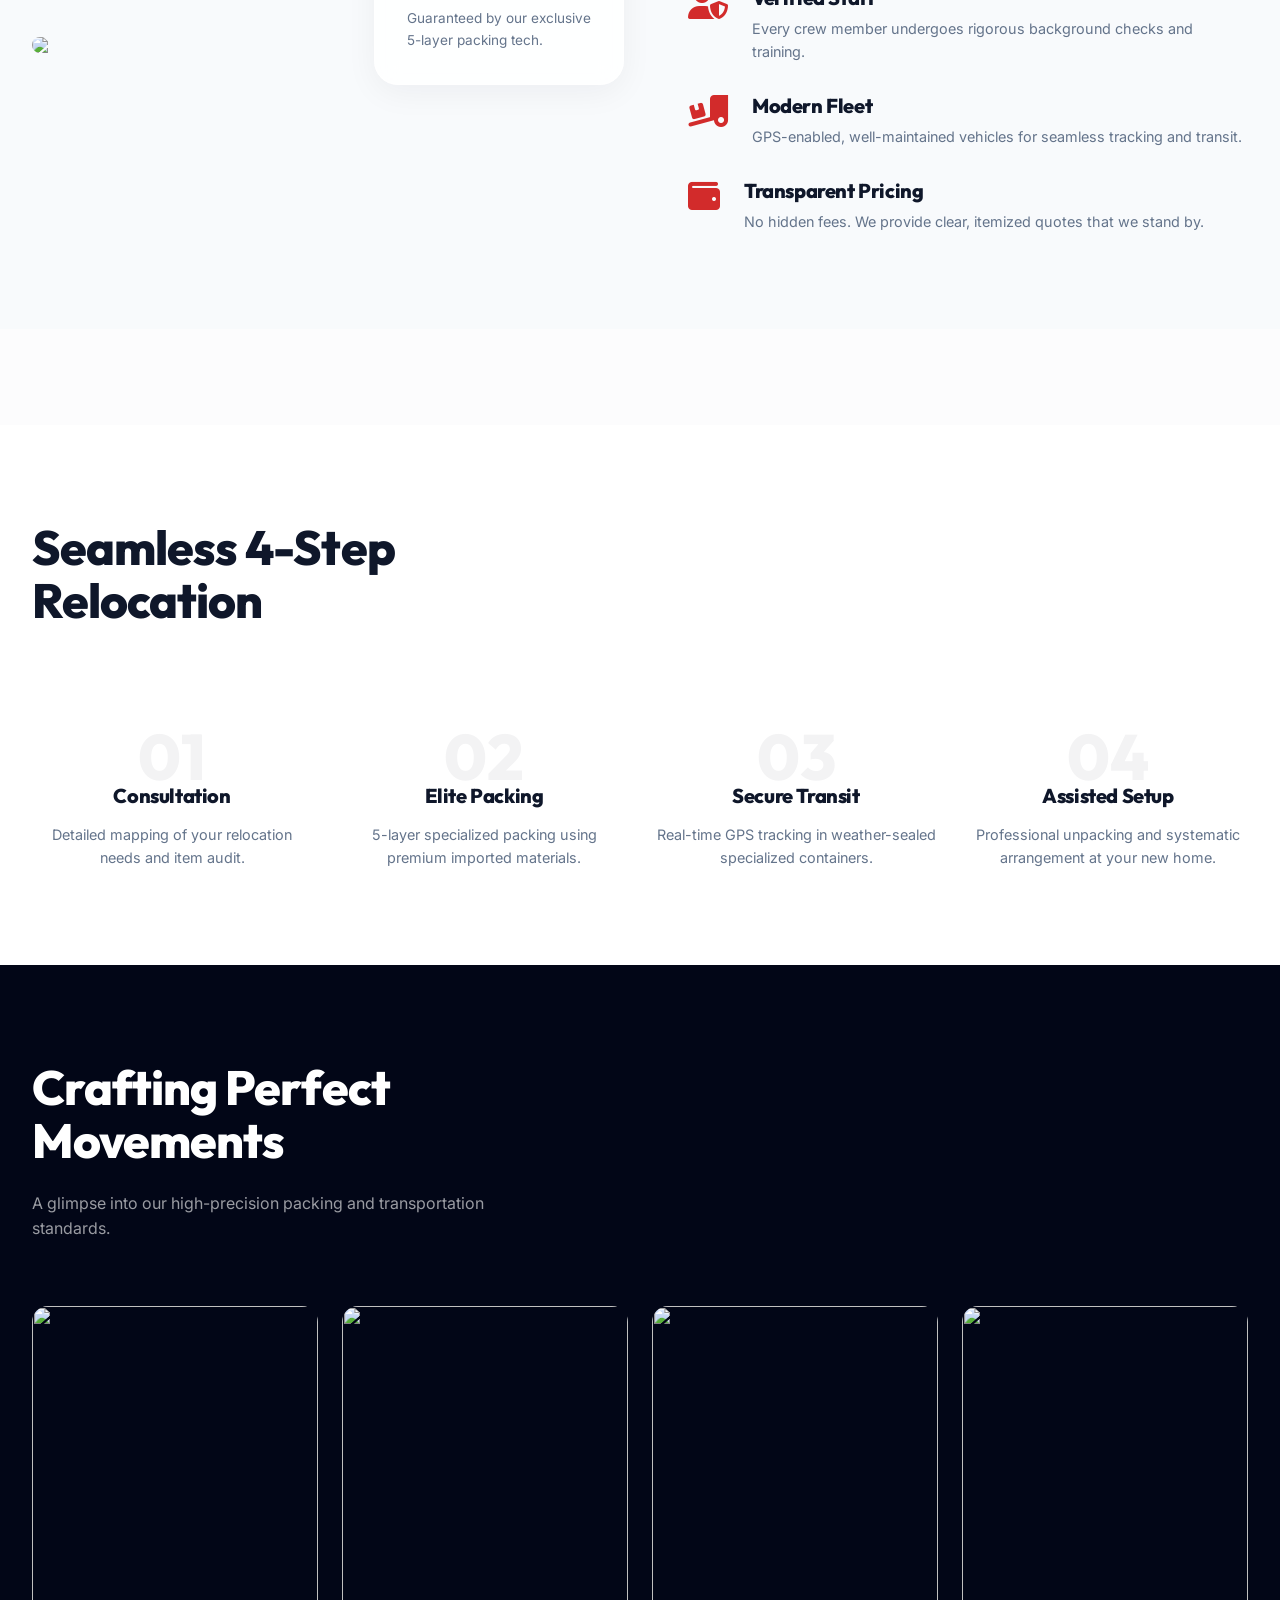
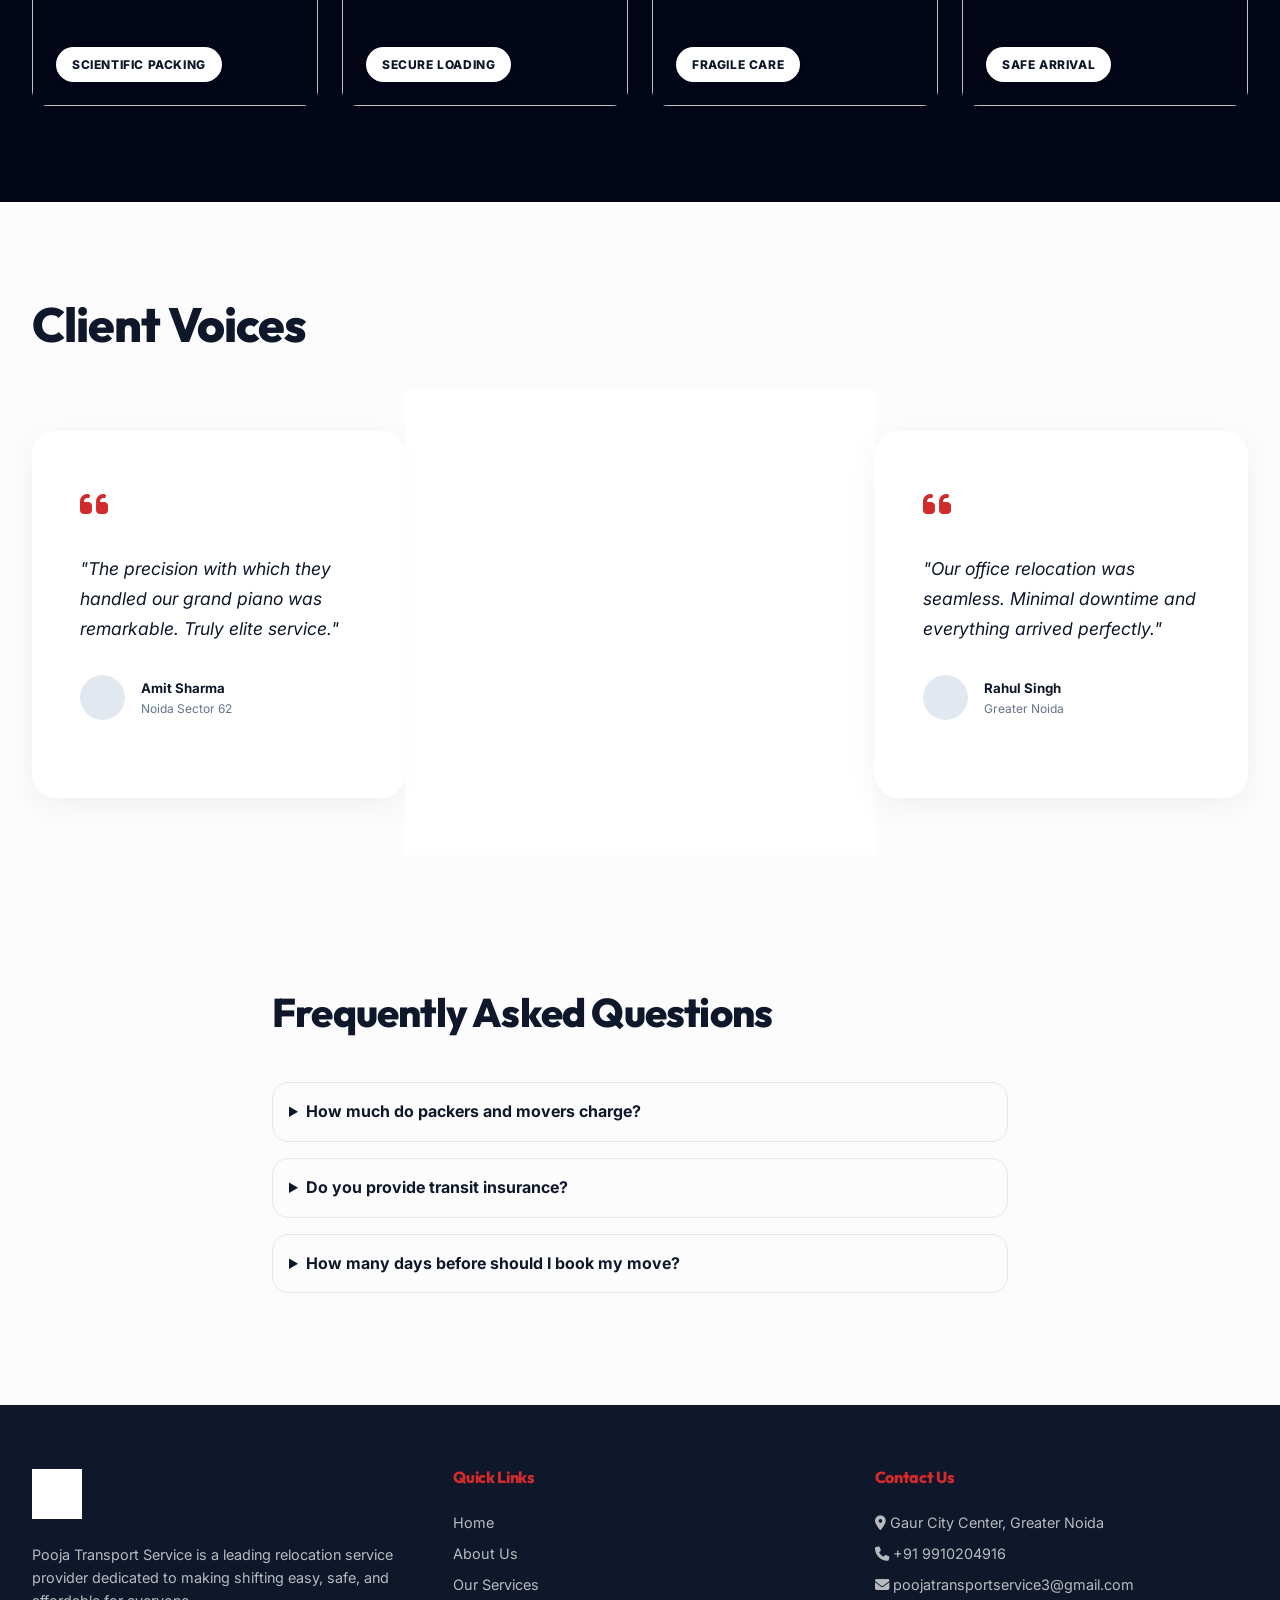
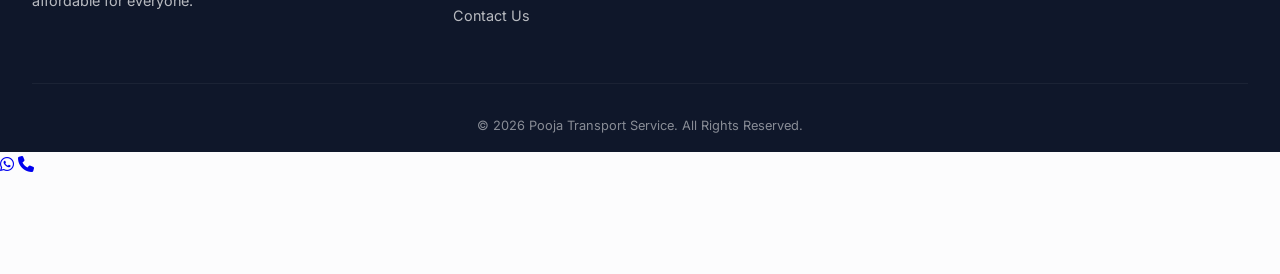
==== commit 23ae3034: "add google tag manager script to header of all html files" ====
--- a/index.html
+++ b/index.html
@@ -13,6 +13,15 @@
   <link rel="stylesheet" href="Css/redesign.css">
   <link rel="icon" type="image/png" href="favicon.ico.png">
   <script src="main.js" defer></script>
+<!-- Google tag (gtag.js) -->
+<script async src="https://www.googletagmanager.com/gtag/js?id=AW-18154472207"></script>
+<script>
+  window.dataLayer = window.dataLayer || [];
+  function gtag(){dataLayer.push(arguments);}
+  gtag('js', new Date());
+
+  gtag('config', 'AW-18154472207');
+</script>
 </head>
 
 <body>
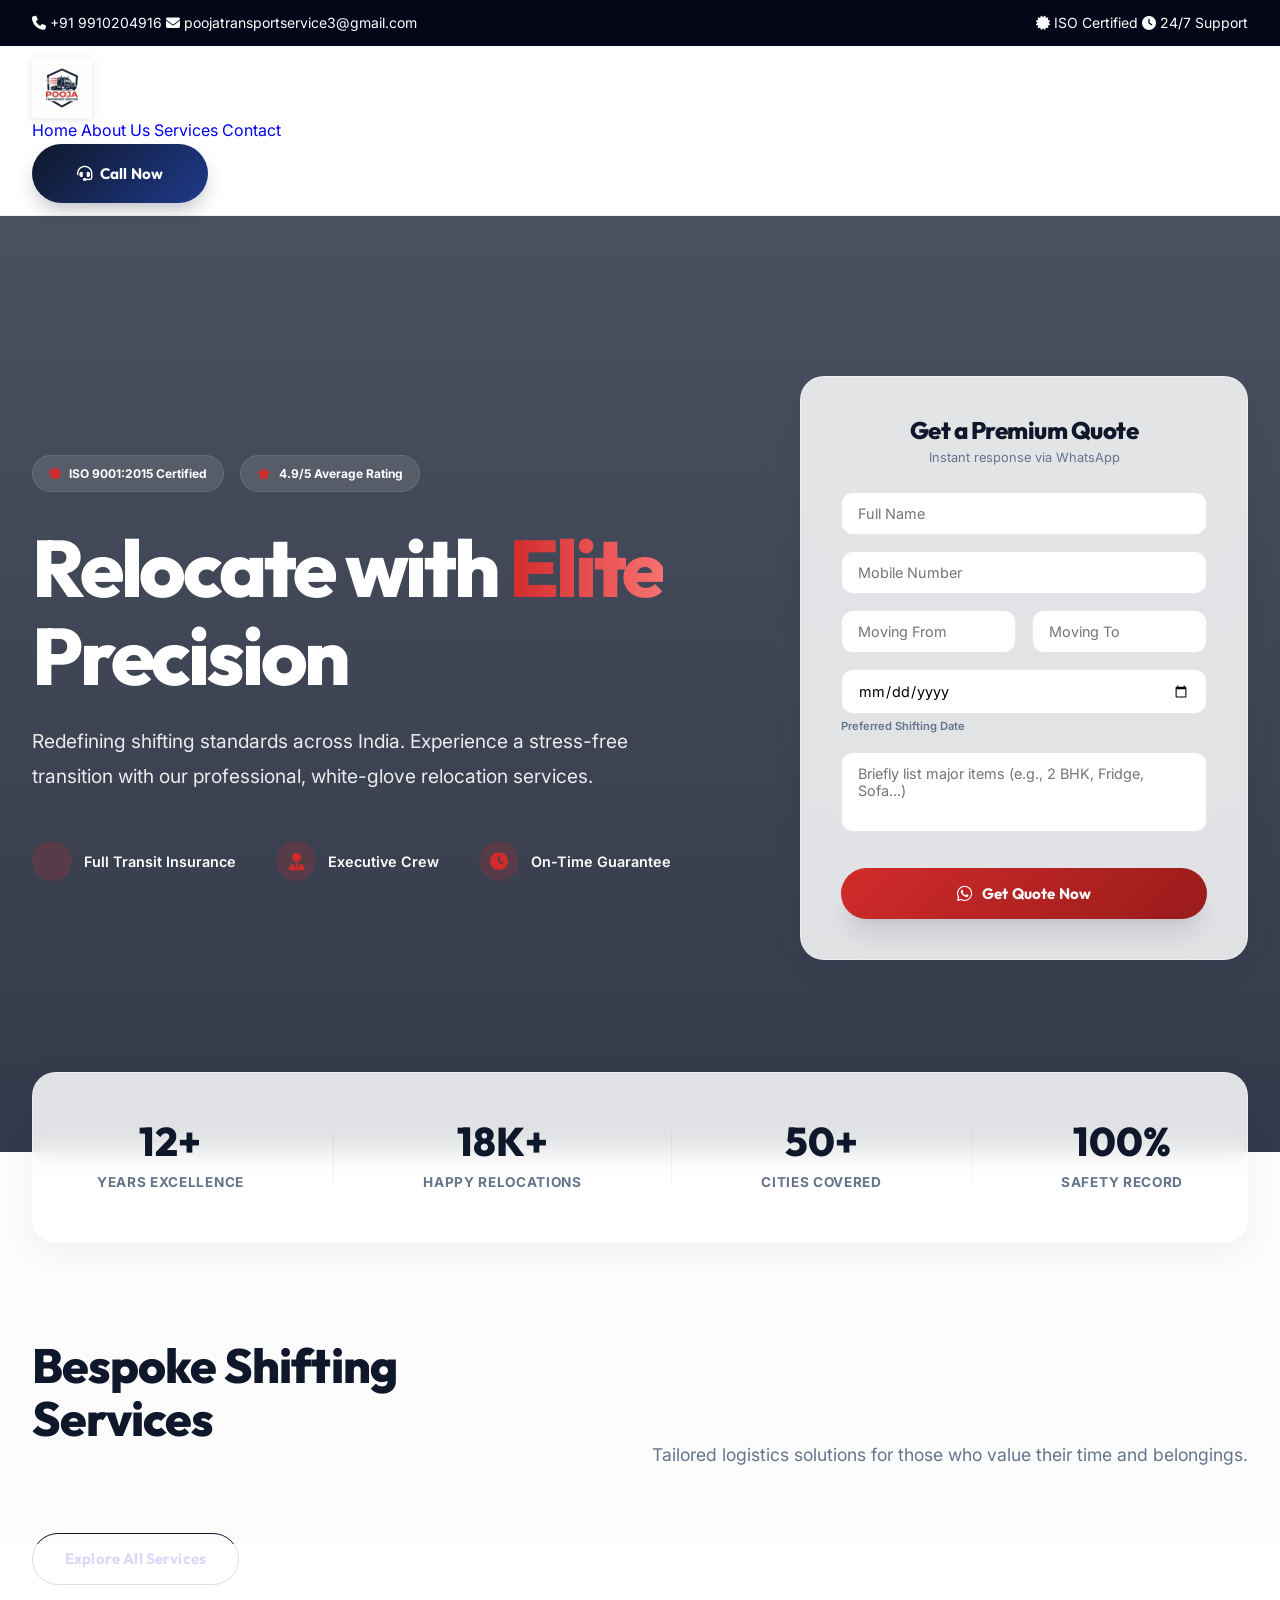
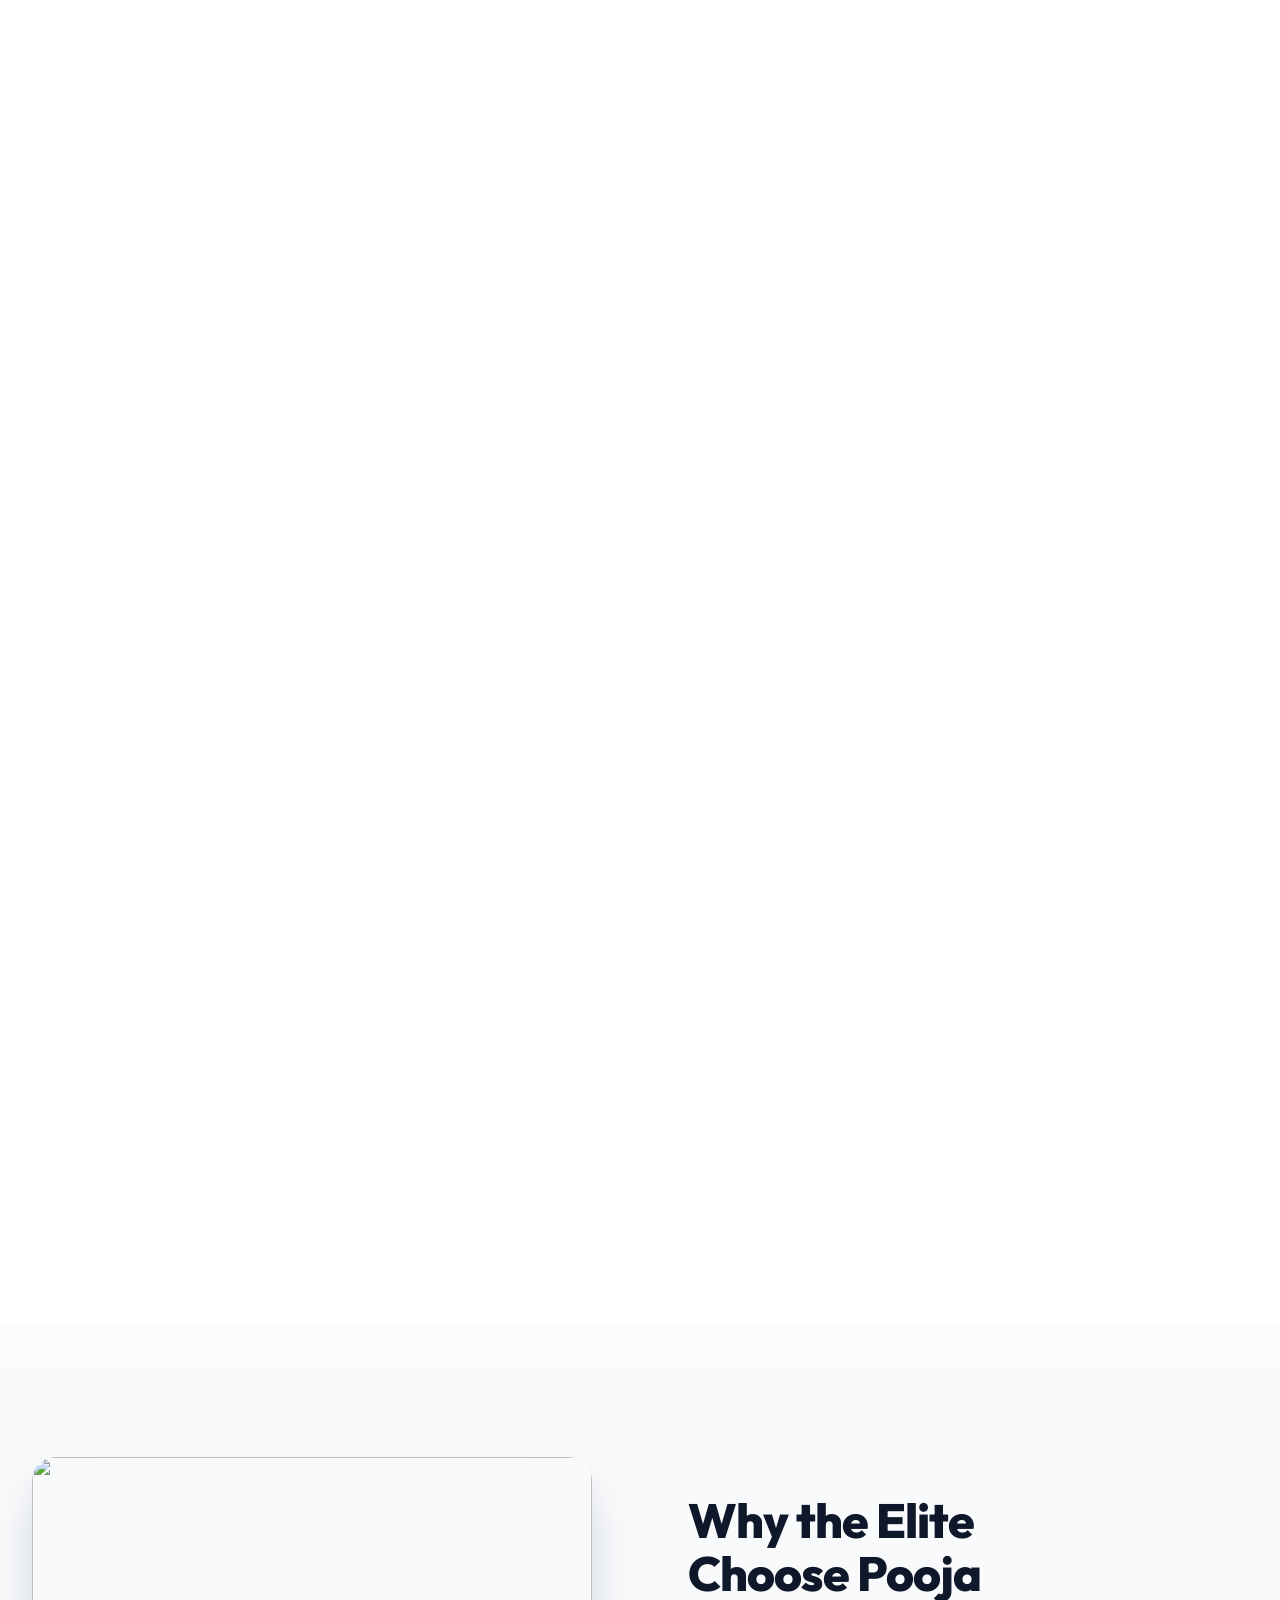
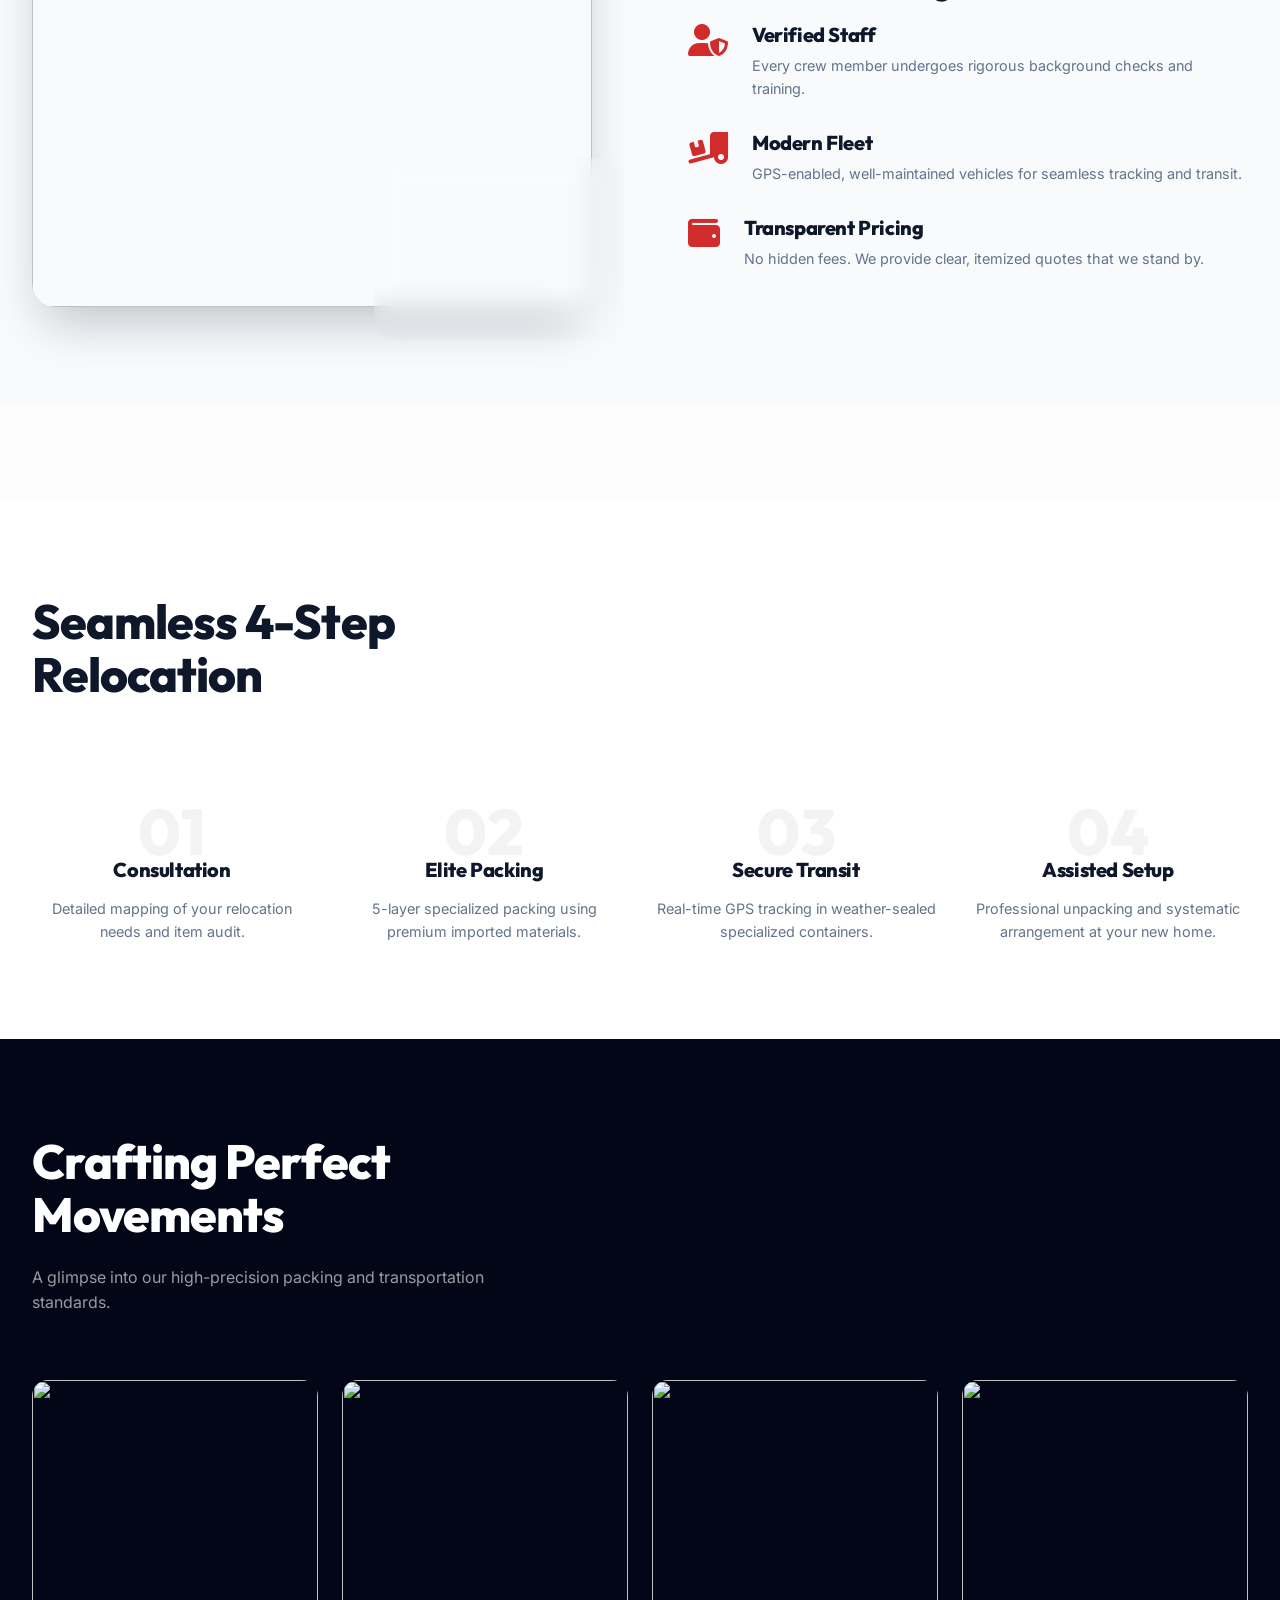
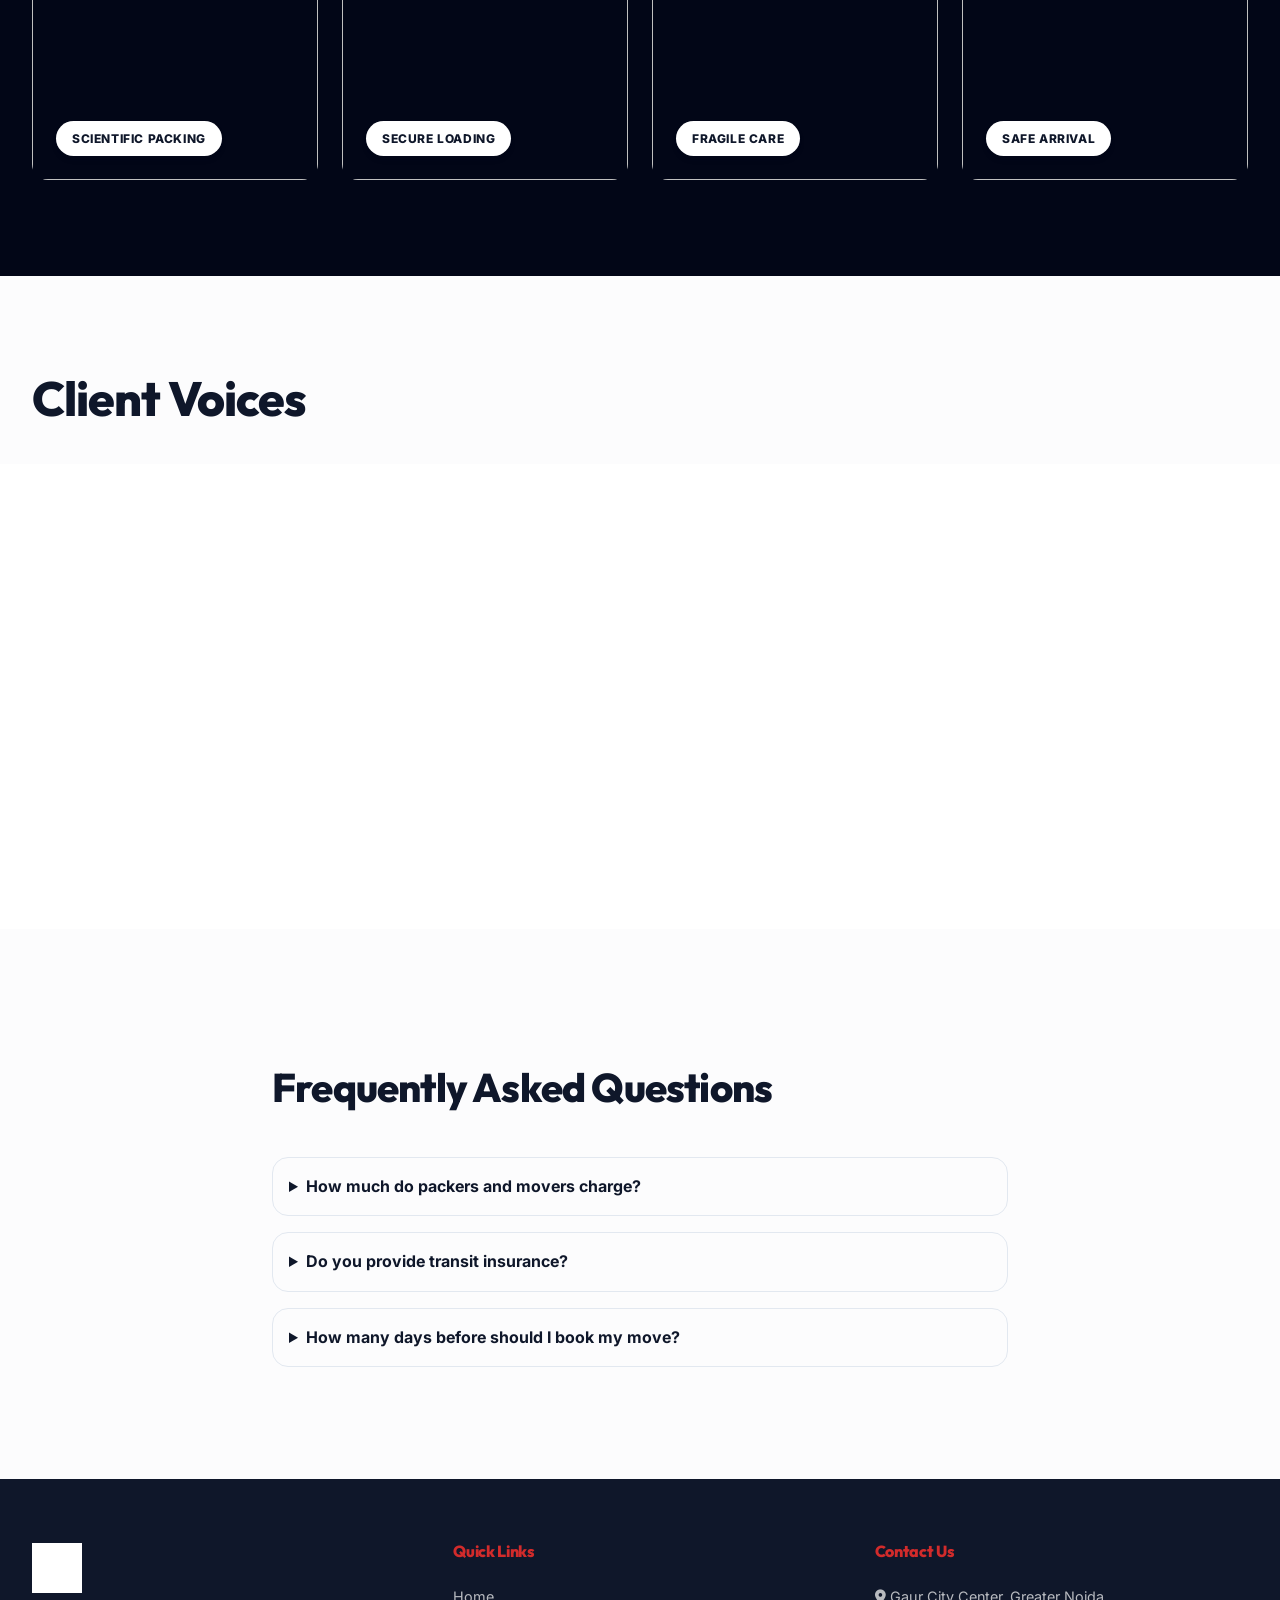
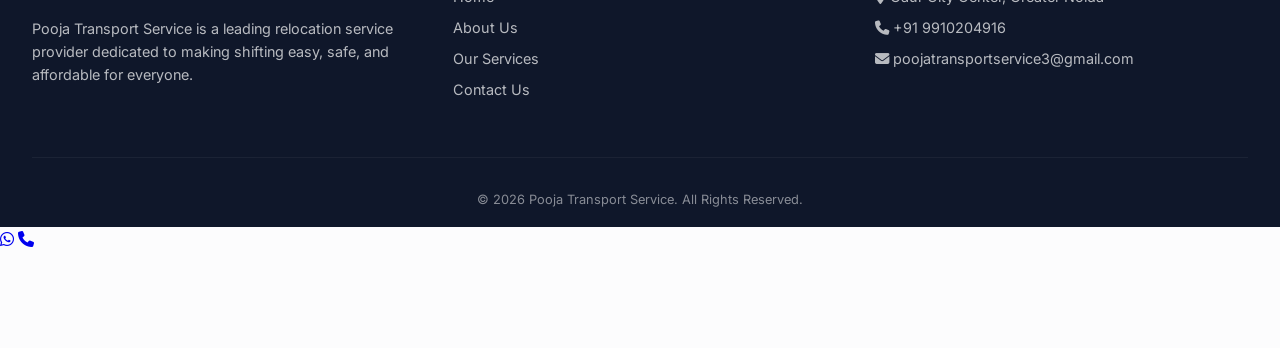
==== commit 071e7760: "adjust packing photo and styling on homepage and services page" ====
--- a/index.html
+++ b/index.html
@@ -212,7 +212,7 @@
     <div class="container">
       <div style="display: grid; grid-template-columns: 1fr 1fr; gap: 6rem; align-items: center;">
         <div style="position: relative;">
-            <img src="https://images.unsplash.com/photo-1586528116311-ad8dd3c8310d?q=80&w=1000&auto=format&fit=crop" style="border-radius: var(--radius-lg); box-shadow: var(--shadow-premium);">
+            <img src="https://images.unsplash.com/photo-1580674285054-bed31e145f59?q=80&w=1000&auto=format&fit=crop" style="width: 100%; height: 450px; object-fit: cover; border-radius: var(--radius-lg); box-shadow: var(--shadow-premium); display: block;">
             <div class="glass-card" style="position: absolute; bottom: -2rem; right: -2rem; padding: 2rem; max-width: 250px;">
                 <p style="font-weight: 800; font-size: 1.25rem; color: var(--secondary);">100% Damage-Free</p>
                 <p style="font-size: 0.85rem; color: var(--text-muted); margin-top: 0.5rem;">Guaranteed by our exclusive 5-layer packing tech.</p>
